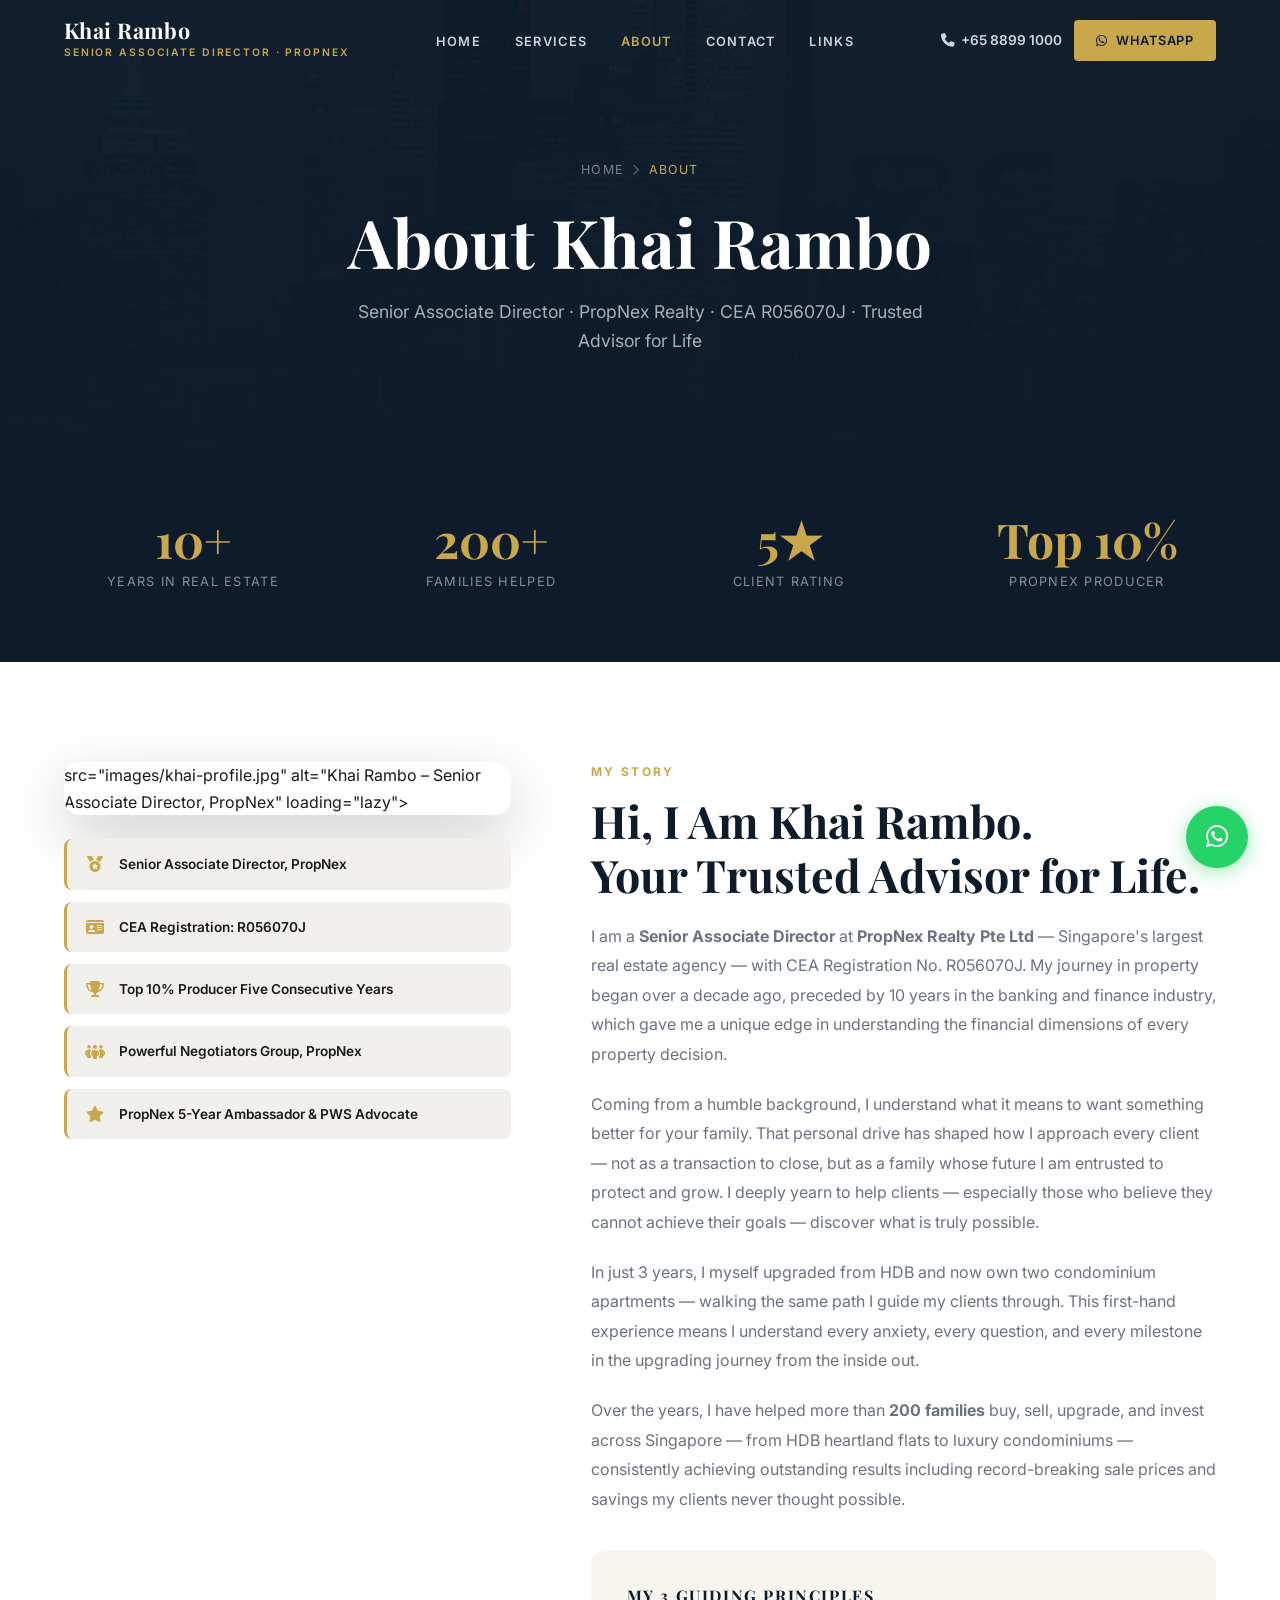
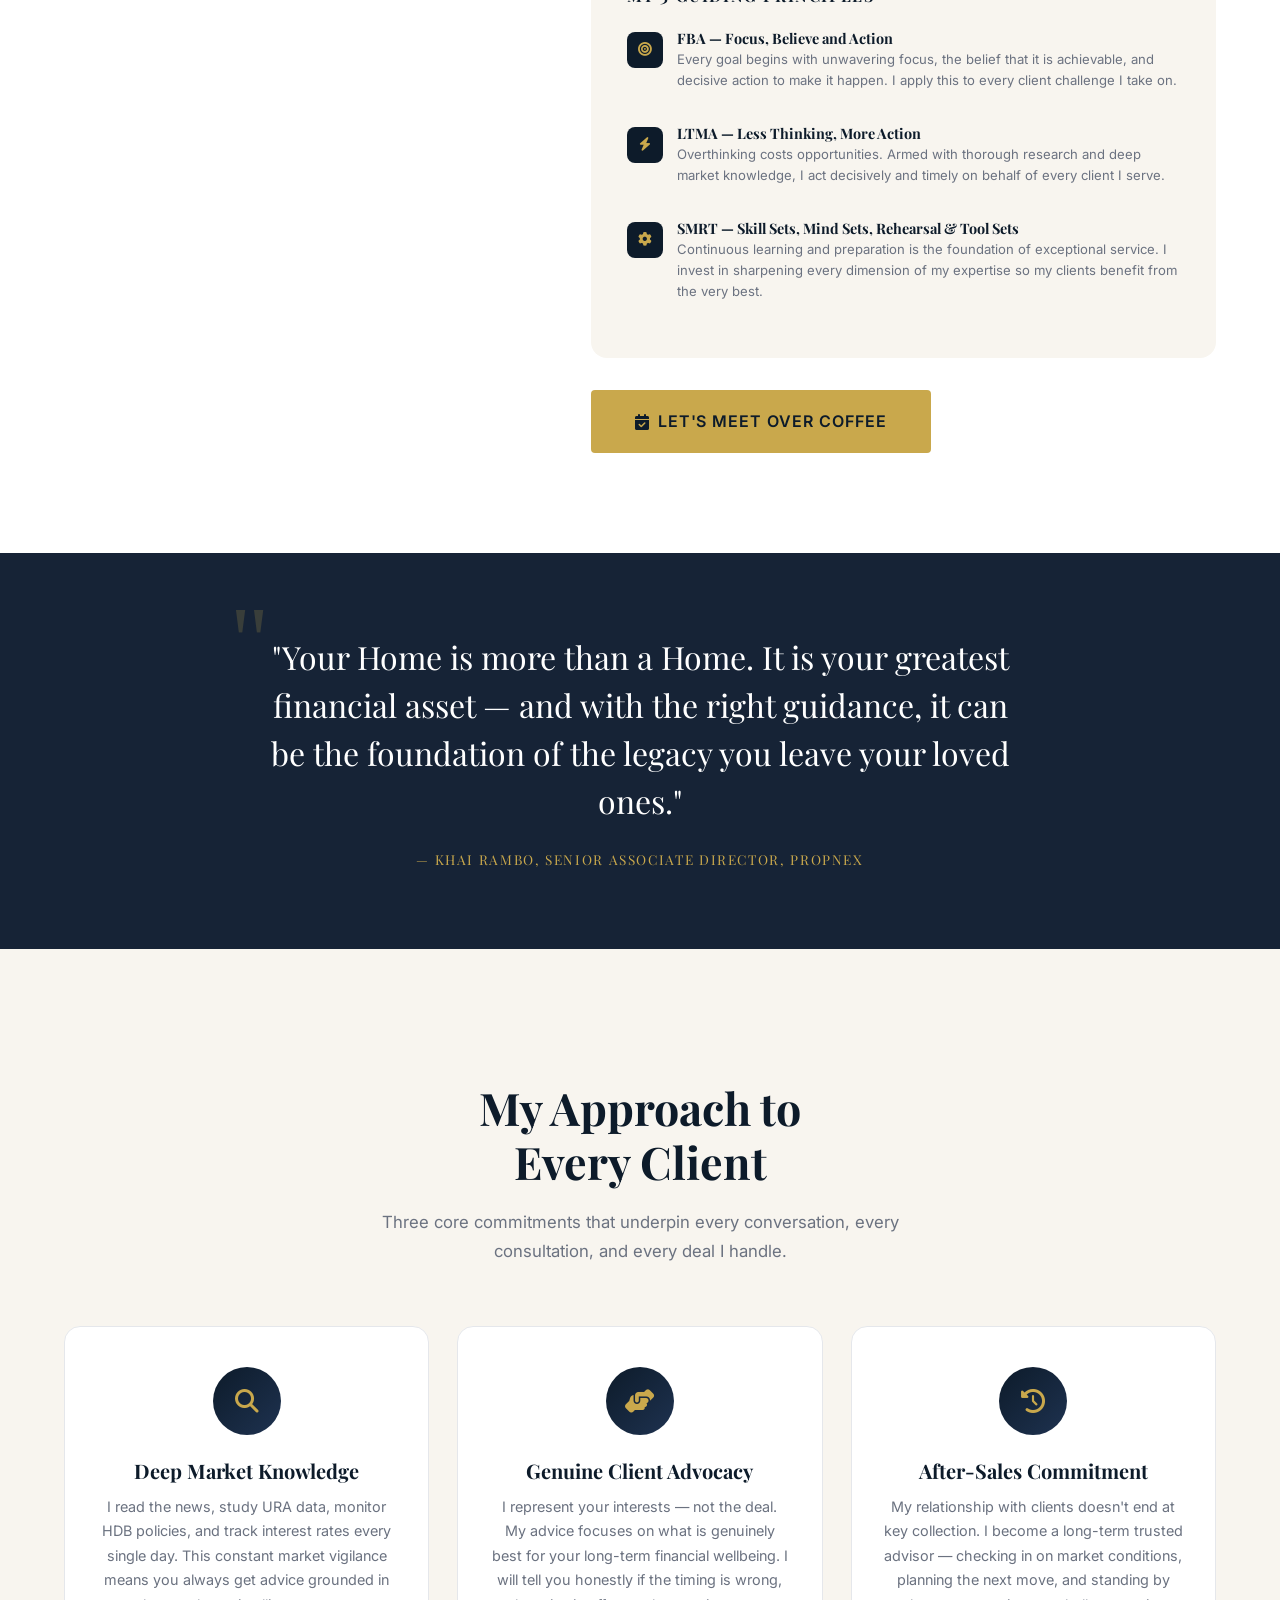
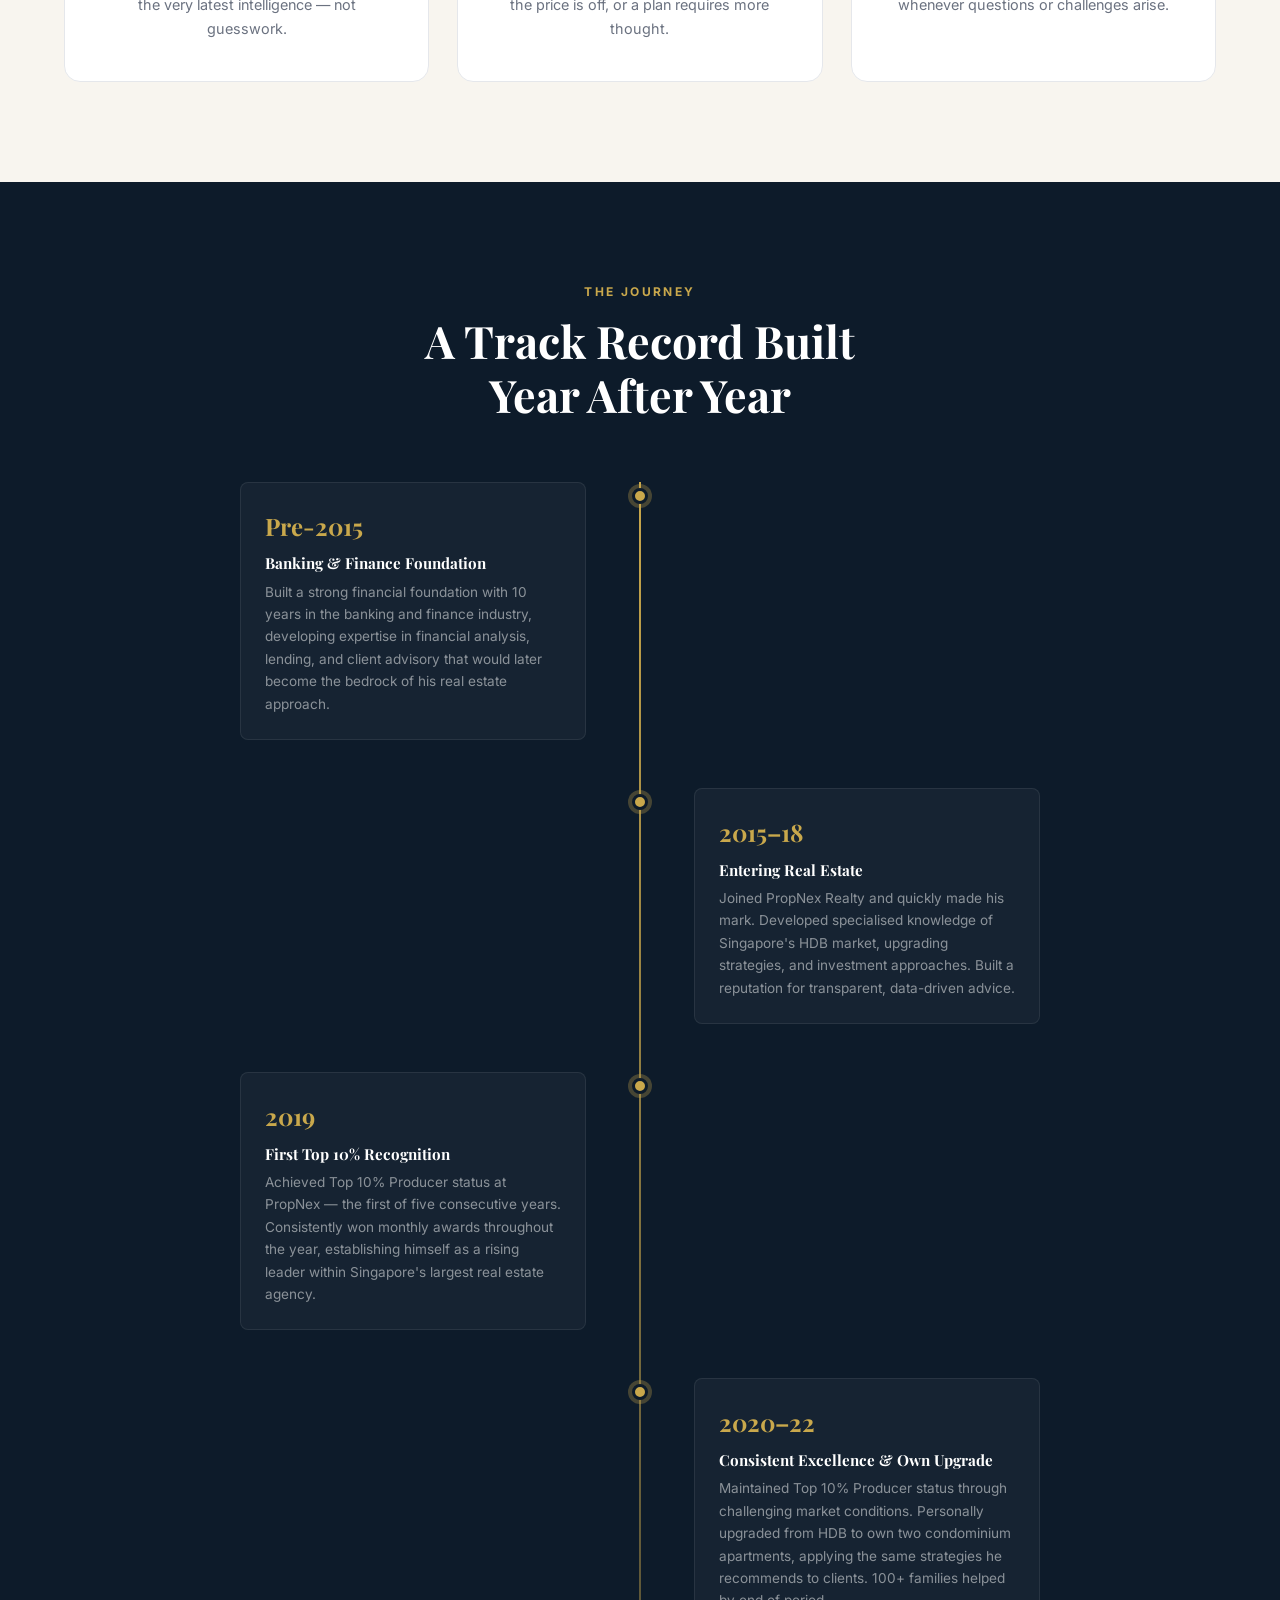
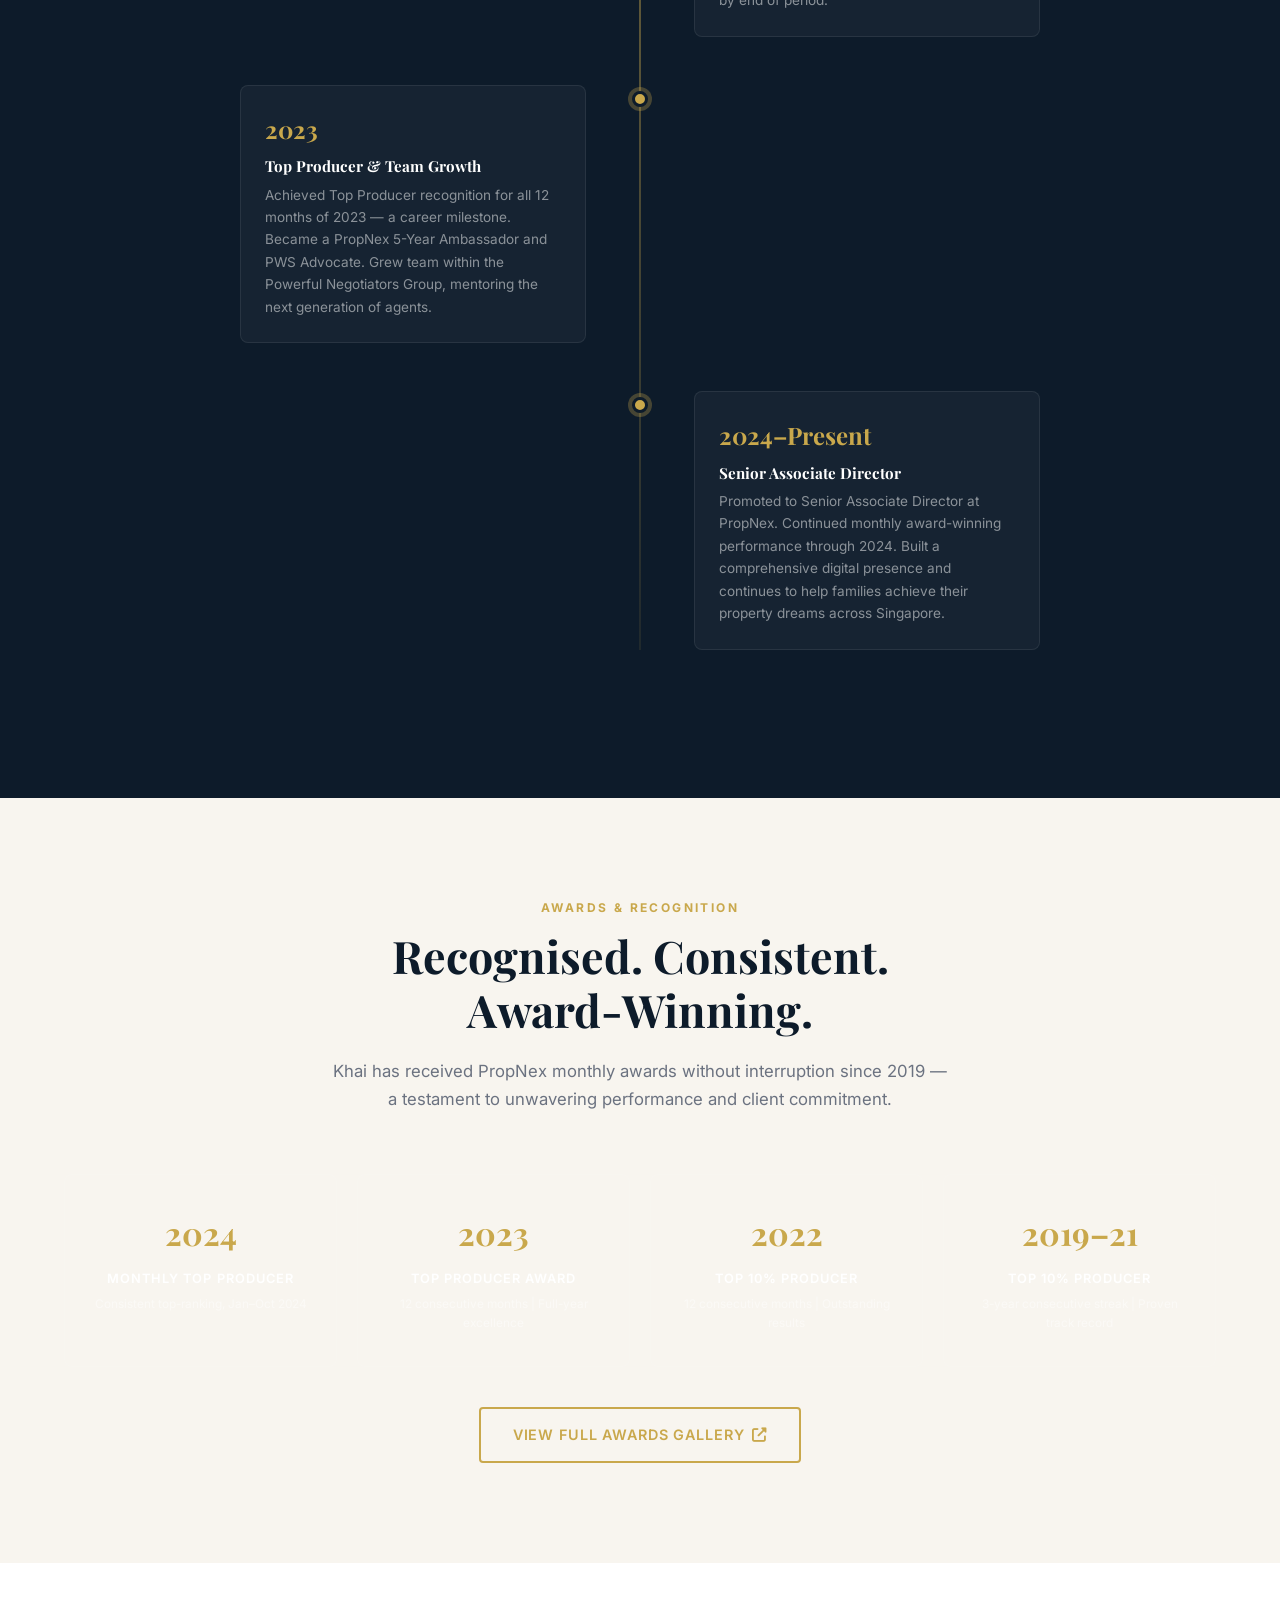
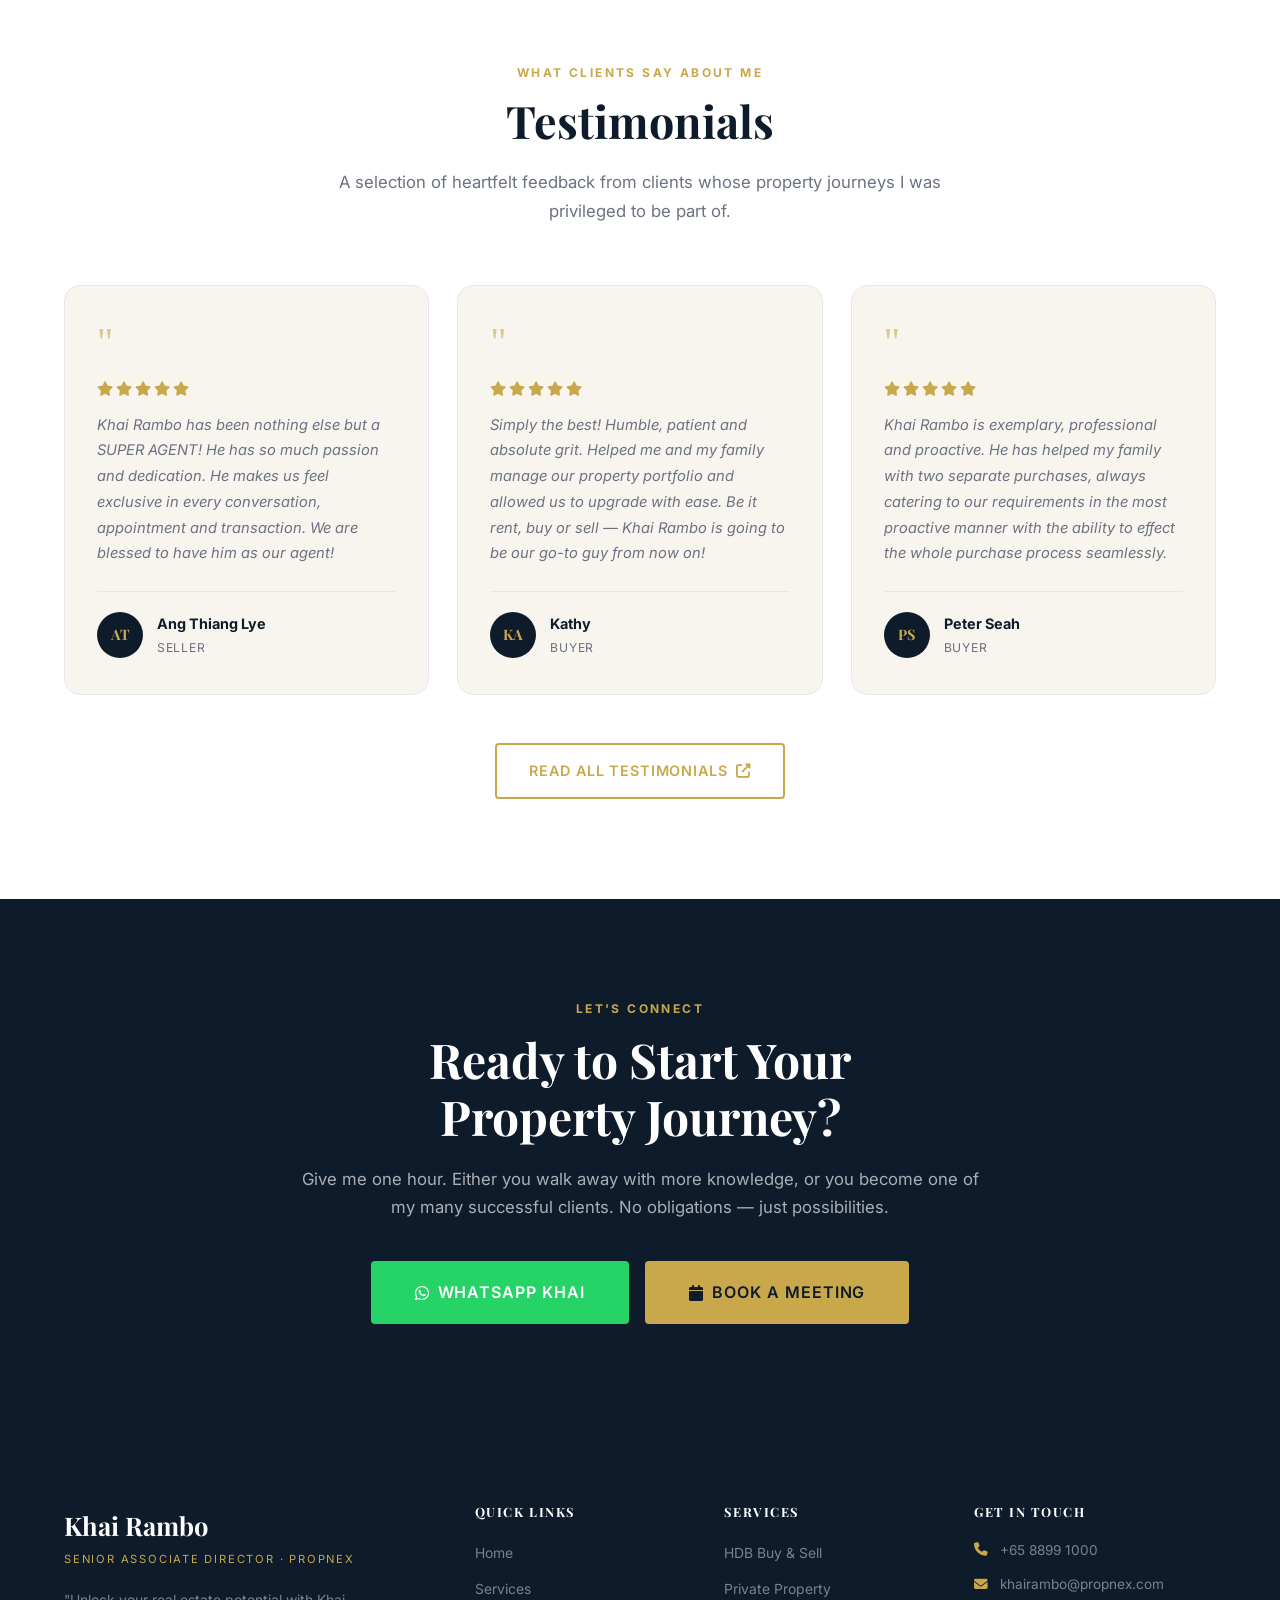
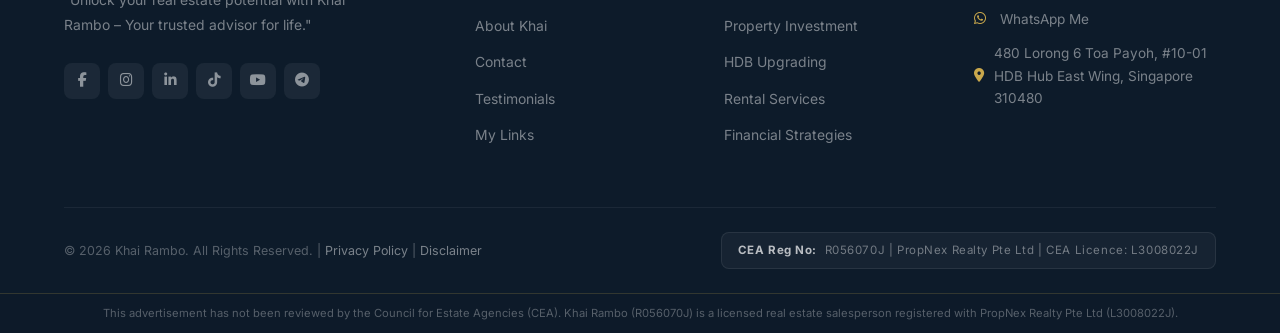
==== about.html @ 77c94e25 "Initial commit - Khai Rambo website" ====
<!DOCTYPE html>
<html lang="en">
<head>
  <meta charset="UTF-8">
  <meta name="viewport" content="width=device-width, initial-scale=1.0">
  <meta name="description" content="About Khai Rambo — Senior Associate Director at PropNex, Singapore's award-winning real estate expert with 10+ years of experience helping 200+ families.">
  <meta property="og:title" content="About Khai Rambo | Singapore Real Estate Expert">
  <title>About | Khai Rambo Real Estate Singapore</title>
  <link rel="preconnect" href="https://fonts.googleapis.com">
  <link rel="preconnect" href="https://fonts.gstatic.com" crossorigin>
  <link href="https://fonts.googleapis.com/css2?family=Playfair+Display:wght@700;800&family=Inter:wght@400;500;600;700&display=swap" rel="stylesheet">
  <link rel="stylesheet" href="https://cdnjs.cloudflare.com/ajax/libs/font-awesome/6.5.0/css/all.min.css">
  <link rel="stylesheet" href="css/style.css">
  <style>
    /* Page-specific styles */
    .bio-intro-band {
      background: var(--gold);
      padding: 4px 0;
    }
    .principles-band { background: var(--off-white); }
    .values-grid {
      display: grid;
      grid-template-columns: repeat(3, 1fr);
      gap: 28px;
    }
    .value-card {
      background: var(--white);
      border-radius: var(--radius-lg);
      padding: 40px 32px;
      text-align: center;
      border: 1px solid var(--border);
      transition: var(--transition);
    }
    .value-card:hover {
      transform: translateY(-6px);
      box-shadow: var(--shadow-md);
      border-color: var(--gold-pale);
    }
    .value-icon {
      width: 68px;
      height: 68px;
      border-radius: 50%;
      background: linear-gradient(135deg, var(--navy), var(--navy-light));
      display: flex;
      align-items: center;
      justify-content: center;
      color: var(--gold);
      font-size: 1.5rem;
      margin: 0 auto 24px;
      transition: var(--transition);
    }
    .value-card:hover .value-icon {
      background: var(--gold);
      color: var(--navy);
    }
    .value-card h4 { color: var(--navy); margin-bottom: 12px; }
    .value-card p { color: var(--text-muted); font-size: .9rem; line-height: 1.7; }

    .stats-band {
      background: var(--navy);
      padding: 70px 0;
    }
    .stats-band-grid {
      display: grid;
      grid-template-columns: repeat(4, 1fr);
      gap: 40px;
      text-align: center;
    }
    .stats-band-item {}
    .stats-band-num {
      font-family: var(--font-serif);
      font-size: 3rem;
      font-weight: 700;
      color: var(--gold);
      line-height: 1;
      margin-bottom: 8px;
    }
    .stats-band-label {
      font-size: .8rem;
      text-transform: uppercase;
      letter-spacing: .1em;
      color: rgba(255,255,255,.5);
    }
    .stats-band-divider {
      width: 1px;
      background: rgba(255,255,255,.08);
    }

    .quote-block {
      background: var(--navy-mid);
      padding: 80px 0;
      text-align: center;
    }
    .quote-block blockquote {
      font-family: var(--font-serif);
      font-size: clamp(1.3rem, 2.5vw, 2rem);
      color: var(--white);
      line-height: 1.5;
      max-width: 820px;
      margin: 0 auto;
      position: relative;
      padding: 0 40px;
    }
    .quote-block blockquote::before {
      content: '"';
      position: absolute;
      top: -40px; left: 0;
      font-size: 6rem;
      color: rgba(201,168,76,.2);
      line-height: 1;
      font-family: Georgia, serif;
    }
    .quote-block cite {
      display: block;
      margin-top: 24px;
      font-style: normal;
      font-size: .85rem;
      color: var(--gold);
      letter-spacing: .12em;
      text-transform: uppercase;
    }

    @media (max-width: 768px) {
      .values-grid { grid-template-columns: 1fr; }
      .stats-band-grid { grid-template-columns: 1fr 1fr; gap: 24px; }
      .stats-band-divider { display: none; }
    }
    @media (max-width: 560px) {
      .stats-band-grid { grid-template-columns: 1fr; }
    }
  </style>
</head>
<body>

  <!-- NAVIGATION -->
  <nav id="navbar">
    <div class="container">
      <div class="nav-inner">
        <a href="index.html" class="nav-logo">
          <span class="nav-logo-name">Khai Rambo</span>
          <span class="nav-logo-tag">Senior Associate Director · PropNex</span>
        </a>
        <ul class="nav-links">
          <li><a href="index.html">Home</a></li>
          <li><a href="services.html">Services</a></li>
          <li><a href="about.html" class="active">About</a></li>
          <li><a href="contact.html">Contact</a></li>
          <li><a href="links.html">Links</a></li>
        </ul>
        <div class="nav-cta">
          <a href="tel:6588991000" class="nav-phone">
            <i class="fa-solid fa-phone"></i> +65 8899 1000
          </a>
          <a href="https://api.whatsapp.com/send?phone=6588991000" target="_blank" class="btn btn-primary btn-sm">
            <i class="fa-brands fa-whatsapp"></i> WhatsApp
          </a>
        </div>
        <button class="hamburger" aria-label="Menu">
          <span></span><span></span><span></span>
        </button>
      </div>
    </div>
  </nav>

  <!-- Mobile Menu -->
  <div class="mobile-menu">
    <button class="mobile-close" aria-label="Close"><i class="fa-solid fa-xmark"></i></button>
    <a href="index.html">Home</a>
    <a href="services.html">Services</a>
    <a href="about.html">About</a>
    <a href="contact.html">Contact</a>
    <a href="links.html">Links</a>
    <a href="https://api.whatsapp.com/send?phone=6588991000" target="_blank" style="color:var(--gold);margin-top:16px;font-size:1.2rem;">
      <i class="fa-brands fa-whatsapp"></i> WhatsApp Us
    </a>
  </div>

  <!-- PAGE HERO -->
  <section class="page-hero">
    <div class="page-hero-bg" style="background-image:url('images/about-hero.jpg');"></div>
    <div class="page-hero-overlay"></div>
    <div class="container">
      <div class="page-hero-content">
        <div class="breadcrumb">
          <a href="index.html">Home</a>
          <i class="fa-solid fa-chevron-right"></i>
          <span>About</span>
        </div>
        <h1>About Khai Rambo</h1>
        <p>Senior Associate Director · PropNex Realty · CEA R056070J · Trusted Advisor for Life</p>
      </div>
    </div>
  </section>

  <!-- STATS BAND -->
  <div class="stats-band">
    <div class="container">
      <div class="stats-band-grid">
        <div class="stats-band-item reveal reveal-delay-1">
          <div class="stats-band-num" data-count="10" data-suffix="+">10+</div>
          <div class="stats-band-label">Years in Real Estate</div>
        </div>
        <div class="stats-band-item reveal reveal-delay-2">
          <div class="stats-band-num" data-count="200" data-suffix="+">200+</div>
          <div class="stats-band-label">Families Helped</div>
        </div>
        <div class="stats-band-item reveal reveal-delay-3">
          <div class="stats-band-num" data-count="5" data-suffix="★">5★</div>
          <div class="stats-band-label">Client Rating</div>
        </div>
        <div class="stats-band-item reveal reveal-delay-4">
          <div class="stats-band-num">Top 10%</div>
          <div class="stats-band-label">PropNex Producer</div>
        </div>
      </div>
    </div>
  </div>

  <!-- BIO SECTION -->
  <section class="section-pad bg-white">
    <div class="container">
      <div class="about-bio-grid">
        <!-- Image column -->
        <div class="about-bio-image reveal-left">
          <div class="about-bio-img">
                 src="images/khai-profile.jpg"
                 alt="Khai Rambo – Senior Associate Director, PropNex" loading="lazy">
          </div>
          <div class="about-badges">
            <div class="about-badge-item">
              <i class="fa-solid fa-medal"></i>
              <span>Senior Associate Director, PropNex</span>
            </div>
            <div class="about-badge-item">
              <i class="fa-solid fa-id-card"></i>
              <span>CEA Registration: R056070J</span>
            </div>
            <div class="about-badge-item">
              <i class="fa-solid fa-trophy"></i>
              <span>Top 10% Producer Five Consecutive Years</span>
            </div>
            <div class="about-badge-item">
              <i class="fa-solid fa-people-group"></i>
              <span>Powerful Negotiators Group, PropNex</span>
            </div>
            <div class="about-badge-item">
              <i class="fa-solid fa-star"></i>
              <span>PropNex 5-Year Ambassador & PWS Advocate</span>
            </div>
          </div>
        </div>

        <!-- Text column -->
        <div class="about-bio-text">
          <span class="eyebrow reveal">My Story</span>
          <h2 class="section-title reveal reveal-delay-1">Hi, I Am Khai Rambo.<br>Your Trusted Advisor for Life.</h2>

          <p class="reveal reveal-delay-2">
            I am a <strong>Senior Associate Director</strong> at <strong>PropNex Realty Pte Ltd</strong> — Singapore's largest real estate agency — with CEA Registration No. R056070J. My journey in property began over a decade ago, preceded by 10 years in the banking and finance industry, which gave me a unique edge in understanding the financial dimensions of every property decision.
          </p>

          <p class="reveal reveal-delay-3">
            Coming from a humble background, I understand what it means to want something better for your family. That personal drive has shaped how I approach every client — not as a transaction to close, but as a family whose future I am entrusted to protect and grow. I deeply yearn to help clients — especially those who believe they cannot achieve their goals — discover what is truly possible.
          </p>

          <p class="reveal reveal-delay-4">
            In just 3 years, I myself upgraded from HDB and now own two condominium apartments — walking the same path I guide my clients through. This first-hand experience means I understand every anxiety, every question, and every milestone in the upgrading journey from the inside out.
          </p>

          <p class="reveal reveal-delay-5">
            Over the years, I have helped more than <strong>200 families</strong> buy, sell, upgrade, and invest across Singapore — from HDB heartland flats to luxury condominiums — consistently achieving outstanding results including record-breaking sale prices and savings my clients never thought possible.
          </p>

          <div class="about-principles reveal">
            <h4>My 3 Guiding Principles</h4>
            <div class="principle-list">
              <div class="principle-item">
                <div class="principle-icon"><i class="fa-solid fa-bullseye"></i></div>
                <div>
                  <h5>FBA — Focus, Believe and Action</h5>
                  <p>Every goal begins with unwavering focus, the belief that it is achievable, and decisive action to make it happen. I apply this to every client challenge I take on.</p>
                </div>
              </div>
              <div class="principle-item">
                <div class="principle-icon"><i class="fa-solid fa-bolt"></i></div>
                <div>
                  <h5>LTMA — Less Thinking, More Action</h5>
                  <p>Overthinking costs opportunities. Armed with thorough research and deep market knowledge, I act decisively and timely on behalf of every client I serve.</p>
                </div>
              </div>
              <div class="principle-item">
                <div class="principle-icon"><i class="fa-solid fa-gear"></i></div>
                <div>
                  <h5>SMRT — Skill Sets, Mind Sets, Rehearsal & Tool Sets</h5>
                  <p>Continuous learning and preparation is the foundation of exceptional service. I invest in sharpening every dimension of my expertise so my clients benefit from the very best.</p>
                </div>
              </div>
            </div>
          </div>

          <a href="contact.html" class="btn btn-primary btn-lg mt-32 reveal">
            <i class="fa-solid fa-calendar-check"></i> Let's Meet Over Coffee
          </a>
        </div>
      </div>
    </div>
  </section>

  <!-- QUOTE BLOCK -->
  <div class="quote-block">
    <div class="container">
      <blockquote class="reveal">
        "Your Home is more than a Home. It is your greatest financial asset — and with the right guidance, it can be the foundation of the legacy you leave your loved ones."
        <cite>— Khai Rambo, Senior Associate Director, PropNex</cite>
      </blockquote>
    </div>
  </div>

  <!-- VALUES / APPROACH -->
  <section class="section-pad bg-off-white">
    <div class="container">
      <div class="section-header text-center">
        <span class="eyebrow reveal">How I Work</span>
        <h2 class="section-title reveal reveal-delay-1">My Approach to<br>Every Client</h2>
        <p class="section-subtitle reveal reveal-delay-2">Three core commitments that underpin every conversation, every consultation, and every deal I handle.</p>
      </div>
      <div class="values-grid">
        <div class="value-card reveal reveal-delay-1">
          <div class="value-icon"><i class="fa-solid fa-magnifying-glass"></i></div>
          <h4>Deep Market Knowledge</h4>
          <p>I read the news, study URA data, monitor HDB policies, and track interest rates every single day. This constant market vigilance means you always get advice grounded in the very latest intelligence — not guesswork.</p>
        </div>
        <div class="value-card reveal reveal-delay-2">
          <div class="value-icon"><i class="fa-solid fa-handshake-angle"></i></div>
          <h4>Genuine Client Advocacy</h4>
          <p>I represent your interests — not the deal. My advice focuses on what is genuinely best for your long-term financial wellbeing. I will tell you honestly if the timing is wrong, the price is off, or a plan requires more thought.</p>
        </div>
        <div class="value-card reveal reveal-delay-3">
          <div class="value-icon"><i class="fa-solid fa-clock-rotate-left"></i></div>
          <h4>After-Sales Commitment</h4>
          <p>My relationship with clients doesn't end at key collection. I become a long-term trusted advisor — checking in on market conditions, planning the next move, and standing by whenever questions or challenges arise.</p>
        </div>
      </div>
    </div>
  </section>

  <!-- CAREER TIMELINE -->
  <section class="timeline-section section-pad">
    <div class="container">
      <div class="section-header text-center">
        <span class="eyebrow reveal">The Journey</span>
        <h2 class="section-title light reveal reveal-delay-1">A Track Record Built<br>Year After Year</h2>
      </div>
      <div class="timeline">
        <div class="timeline-item">
          <div class="timeline-item-content reveal">
            <div class="timeline-year">Pre-2015</div>
            <h4>Banking & Finance Foundation</h4>
            <p>Built a strong financial foundation with 10 years in the banking and finance industry, developing expertise in financial analysis, lending, and client advisory that would later become the bedrock of his real estate approach.</p>
          </div>
          <div class="timeline-dot"><div class="timeline-dot-inner"></div></div>
          <div class="timeline-item-empty"></div>
        </div>

        <div class="timeline-item">
          <div class="timeline-item-empty"></div>
          <div class="timeline-dot"><div class="timeline-dot-inner"></div></div>
          <div class="timeline-item-content reveal">
            <div class="timeline-year">2015–18</div>
            <h4>Entering Real Estate</h4>
            <p>Joined PropNex Realty and quickly made his mark. Developed specialised knowledge of Singapore's HDB market, upgrading strategies, and investment approaches. Built a reputation for transparent, data-driven advice.</p>
          </div>
        </div>

        <div class="timeline-item">
          <div class="timeline-item-content reveal">
            <div class="timeline-year">2019</div>
            <h4>First Top 10% Recognition</h4>
            <p>Achieved Top 10% Producer status at PropNex — the first of five consecutive years. Consistently won monthly awards throughout the year, establishing himself as a rising leader within Singapore's largest real estate agency.</p>
          </div>
          <div class="timeline-dot"><div class="timeline-dot-inner"></div></div>
          <div class="timeline-item-empty"></div>
        </div>

        <div class="timeline-item">
          <div class="timeline-item-empty"></div>
          <div class="timeline-dot"><div class="timeline-dot-inner"></div></div>
          <div class="timeline-item-content reveal">
            <div class="timeline-year">2020–22</div>
            <h4>Consistent Excellence & Own Upgrade</h4>
            <p>Maintained Top 10% Producer status through challenging market conditions. Personally upgraded from HDB to own two condominium apartments, applying the same strategies he recommends to clients. 100+ families helped by end of period.</p>
          </div>
        </div>

        <div class="timeline-item">
          <div class="timeline-item-content reveal">
            <div class="timeline-year">2023</div>
            <h4>Top Producer & Team Growth</h4>
            <p>Achieved Top Producer recognition for all 12 months of 2023 — a career milestone. Became a PropNex 5-Year Ambassador and PWS Advocate. Grew team within the Powerful Negotiators Group, mentoring the next generation of agents.</p>
          </div>
          <div class="timeline-dot"><div class="timeline-dot-inner"></div></div>
          <div class="timeline-item-empty"></div>
        </div>

        <div class="timeline-item">
          <div class="timeline-item-empty"></div>
          <div class="timeline-dot"><div class="timeline-dot-inner"></div></div>
          <div class="timeline-item-content reveal">
            <div class="timeline-year">2024–Present</div>
            <h4>Senior Associate Director</h4>
            <p>Promoted to Senior Associate Director at PropNex. Continued monthly award-winning performance through 2024. Built a comprehensive digital presence and continues to help families achieve their property dreams across Singapore.</p>
          </div>
        </div>
      </div>
    </div>
  </section>

  <!-- AWARDS SECTION -->
  <section class="section-pad bg-off-white">
    <div class="container">
      <div class="section-header text-center">
        <span class="eyebrow reveal">Awards & Recognition</span>
        <h2 class="section-title reveal reveal-delay-1">Recognised. Consistent.<br>Award-Winning.</h2>
        <p class="section-subtitle reveal reveal-delay-2">Khai has received PropNex monthly awards without interruption since 2019 — a testament to unwavering performance and client commitment.</p>
      </div>
      <div class="awards-years" style="margin-top:0;">
        <div class="award-year-card reveal reveal-delay-1">
          <div class="year">2024</div>
          <div class="award-name">Monthly Top Producer</div>
          <div class="award-detail">Consistent top-ranking, Jan–Oct 2024</div>
        </div>
        <div class="award-year-card reveal reveal-delay-2">
          <div class="year">2023</div>
          <div class="award-name">Top Producer Award</div>
          <div class="award-detail">12 consecutive months | Full-year excellence</div>
        </div>
        <div class="award-year-card reveal reveal-delay-3">
          <div class="year">2022</div>
          <div class="award-name">Top 10% Producer</div>
          <div class="award-detail">12 consecutive months | Outstanding results</div>
        </div>
        <div class="award-year-card reveal reveal-delay-4">
          <div class="year">2019–21</div>
          <div class="award-name">Top 10% Producer</div>
          <div class="award-detail">3-year consecutive streak | Proven track record</div>
        </div>
      </div>
      <div style="text-align:center;margin-top:40px;">
        <a href="https://www.khairambo.com/award-winning-agent/" target="_blank" class="btn btn-outline-gold reveal">
          View Full Awards Gallery <i class="fa-solid fa-external-link-alt"></i>
        </a>
      </div>
    </div>
  </section>

  <!-- TESTIMONIALS -->
  <section class="testimonials section-pad bg-white">
    <div class="container">
      <div class="section-header text-center">
        <span class="eyebrow reveal">What Clients Say About Me</span>
        <h2 class="section-title reveal reveal-delay-1">Testimonials</h2>
        <p class="section-subtitle reveal reveal-delay-2">A selection of heartfelt feedback from clients whose property journeys I was privileged to be part of.</p>
      </div>
      <div class="testimonials-track" style="grid-template-columns:repeat(3,1fr);">

        <div class="testimonial-card reveal reveal-delay-1">
          <div class="testimonial-quote">"</div>
          <div class="testimonial-stars">
            <i class="fa-solid fa-star"></i><i class="fa-solid fa-star"></i><i class="fa-solid fa-star"></i>
            <i class="fa-solid fa-star"></i><i class="fa-solid fa-star"></i>
          </div>
          <p>Khai Rambo has been nothing else but a SUPER AGENT! He has so much passion and dedication. He makes us feel exclusive in every conversation, appointment and transaction. We are blessed to have him as our agent!</p>
          <div class="testimonial-author">
            <div class="testimonial-avatar">AT</div>
            <div>
              <div class="testimonial-name">Ang Thiang Lye</div>
              <div class="testimonial-role">Seller</div>
            </div>
          </div>
        </div>

        <div class="testimonial-card reveal reveal-delay-2">
          <div class="testimonial-quote">"</div>
          <div class="testimonial-stars">
            <i class="fa-solid fa-star"></i><i class="fa-solid fa-star"></i><i class="fa-solid fa-star"></i>
            <i class="fa-solid fa-star"></i><i class="fa-solid fa-star"></i>
          </div>
          <p>Simply the best! Humble, patient and absolute grit. Helped me and my family manage our property portfolio and allowed us to upgrade with ease. Be it rent, buy or sell — Khai Rambo is going to be our go-to guy from now on!</p>
          <div class="testimonial-author">
            <div class="testimonial-avatar">KA</div>
            <div>
              <div class="testimonial-name">Kathy</div>
              <div class="testimonial-role">Buyer</div>
            </div>
          </div>
        </div>

        <div class="testimonial-card reveal reveal-delay-3">
          <div class="testimonial-quote">"</div>
          <div class="testimonial-stars">
            <i class="fa-solid fa-star"></i><i class="fa-solid fa-star"></i><i class="fa-solid fa-star"></i>
            <i class="fa-solid fa-star"></i><i class="fa-solid fa-star"></i>
          </div>
          <p>Khai Rambo is exemplary, professional and proactive. He has helped my family with two separate purchases, always catering to our requirements in the most proactive manner with the ability to effect the whole purchase process seamlessly.</p>
          <div class="testimonial-author">
            <div class="testimonial-avatar">PS</div>
            <div>
              <div class="testimonial-name">Peter Seah</div>
              <div class="testimonial-role">Buyer</div>
            </div>
          </div>
        </div>

      </div>
      <div class="text-center mt-48">
        <a href="https://www.khairambo.com/testimonials/" target="_blank" class="btn btn-outline-gold reveal">
          Read All Testimonials <i class="fa-solid fa-external-link-alt"></i>
        </a>
      </div>
    </div>
  </section>

  <!-- CTA -->
  <section class="cta-section section-pad">
    <div class="cta-bg"></div>
    <div class="container">
      <div class="cta-content">
        <span class="eyebrow reveal">Let's Connect</span>
        <h2 class="reveal reveal-delay-1">Ready to Start Your<br>Property Journey?</h2>
        <p class="reveal reveal-delay-2">Give me one hour. Either you walk away with more knowledge, or you become one of my many successful clients. No obligations — just possibilities.</p>
        <div class="cta-actions reveal reveal-delay-3">
          <a href="https://api.whatsapp.com/send?phone=6588991000&text=Hi%20Khai%2C%20I%27d%20like%20to%20arrange%20a%20free%20consultation." target="_blank" class="btn btn-wa btn-lg">
            <i class="fa-brands fa-whatsapp"></i> WhatsApp Khai
          </a>
          <a href="contact.html" class="btn btn-primary btn-lg">
            <i class="fa-solid fa-calendar"></i> Book a Meeting
          </a>
        </div>
      </div>
    </div>
  </section>

  <!-- FOOTER -->
  <footer>
    <div class="container">
      <div class="footer-grid">
        <div class="footer-brand">
          <div class="footer-logo">Khai Rambo</div>
          <div class="footer-logo-tag">Senior Associate Director · PropNex</div>
          <p>"Unlock your real estate potential with Khai Rambo – Your trusted advisor for life."</p>
          <div class="footer-socials">
            <a href="https://www.facebook.com/khairambo.realestate" target="_blank" class="footer-social"><i class="fa-brands fa-facebook-f"></i></a>
            <a href="https://www.instagram.com/khairambo.propnex/" target="_blank" class="footer-social"><i class="fa-brands fa-instagram"></i></a>
            <a href="https://sg.linkedin.com/in/khairambo" target="_blank" class="footer-social"><i class="fa-brands fa-linkedin-in"></i></a>
            <a href="https://www.tiktok.com/@khairambo" target="_blank" class="footer-social"><i class="fa-brands fa-tiktok"></i></a>
            <a href="https://www.youtube.com/channel/UCHdvta7bM2e9-GXJw6IIIeg" target="_blank" class="footer-social"><i class="fa-brands fa-youtube"></i></a>
            <a href="https://t.me/KhaiRambo" target="_blank" class="footer-social"><i class="fa-brands fa-telegram"></i></a>
          </div>
        </div>
        <div class="footer-col">
          <h5>Quick Links</h5>
          <ul>
            <li><a href="index.html">Home</a></li>
            <li><a href="services.html">Services</a></li>
            <li><a href="about.html">About Khai</a></li>
            <li><a href="contact.html">Contact</a></li>
            <li><a href="https://www.khairambo.com/testimonials/" target="_blank">Testimonials</a></li>
            <li><a href="links.html">My Links</a></li>
          </ul>
        </div>
        <div class="footer-col">
          <h5>Services</h5>
          <ul>
            <li><a href="services.html">HDB Buy & Sell</a></li>
            <li><a href="services.html">Private Property</a></li>
            <li><a href="services.html">Property Investment</a></li>
            <li><a href="services.html">HDB Upgrading</a></li>
            <li><a href="services.html">Rental Services</a></li>
            <li><a href="services.html">Financial Strategies</a></li>
          </ul>
        </div>
        <div class="footer-col">
          <h5>Get In Touch</h5>
          <div class="footer-contact-item"><i class="fa-solid fa-phone"></i><a href="tel:6588991000">+65 8899 1000</a></div>
          <div class="footer-contact-item"><i class="fa-solid fa-envelope"></i><a href="mailto:khairambo@propnex.com">khairambo@propnex.com</a></div>
          <div class="footer-contact-item"><i class="fa-brands fa-whatsapp"></i><a href="https://api.whatsapp.com/send?phone=6588991000" target="_blank">WhatsApp Me</a></div>
          <div class="footer-contact-item"><i class="fa-solid fa-location-dot"></i><span>480 Lorong 6 Toa Payoh, #10-01 HDB Hub East Wing, Singapore 310480</span></div>
        </div>
      </div>
      <div class="footer-bottom">
        <p>© 2026 Khai Rambo. All Rights Reserved. | <a href="#">Privacy Policy</a> | <a href="#">Disclaimer</a></p>
        <div class="rea-badge"><strong>CEA Reg No:</strong> R056070J | PropNex Realty Pte Ltd | CEA Licence: L3008022J</div>
      </div>
    </div>
    <div class="disclaimer-bar">
      This advertisement has not been reviewed by the Council for Estate Agencies (CEA). Khai Rambo (R056070J) is a licensed real estate salesperson registered with PropNex Realty Pte Ltd (L3008022J).
    </div>
  </footer>

  <!-- WhatsApp Form Widget -->
  <div id="waWidget" class="wa-widget">
    <button class="wa-widget-btn" id="waWidgetBtn" aria-label="Open WhatsApp Form">
      <i class="fa-brands fa-whatsapp wa-icon-open"></i>
      <i class="fa-solid fa-xmark wa-icon-close"></i>
    </button>
    <div class="wa-widget-panel" id="waWidgetPanel">
      <div class="wa-widget-header">
        <div class="wa-widget-header-left">
          <div class="wa-widget-avatar">
            <img src="images/khai-profile.jpg" alt="Khai Rambo" loading="lazy">
            <span class="wa-online-dot"></span>
          </div>
          <div>
            <div class="wa-widget-name">Khai Rambo</div>
            <div class="wa-widget-role">Senior Associate Director · PropNex</div>
          </div>
        </div>
        <i class="fa-brands fa-whatsapp wa-widget-header-icon"></i>
      </div>
      <div class="wa-widget-body">
        <p class="wa-widget-intro">Hi! Fill in the form below and I'll personally get back to you on WhatsApp.</p>
        <form id="waForm" novalidate>
          <div class="wa-form-group">
            <label for="waName">Name <span class="wa-req">*</span></label>
            <input type="text" id="waName" placeholder="Your full name" autocomplete="name">
          </div>
          <div class="wa-form-group">
            <label for="waEmail">Email <span class="wa-req">*</span></label>
            <input type="email" id="waEmail" placeholder="your@email.com" autocomplete="email">
          </div>
          <div class="wa-form-group">
            <label for="waInquiry">Inquiry Type <span class="wa-req">*</span></label>
            <select id="waInquiry">
              <option value="" disabled selected>Select inquiry type</option>
              <option>Buying (HDB)</option>
              <option>Selling (HDB)</option>
              <option>Buying (Private / Condo)</option>
              <option>Selling (Private)</option>
              <option>HDB Upgrading</option>
              <option>Property Investment</option>
              <option>Rental Services</option>
              <option>Financial Planning</option>
              <option>General Enquiry</option>
            </select>
          </div>
          <div class="wa-form-group">
            <label for="waMobile">Mobile Number <span class="wa-optional">(Optional)</span></label>
            <div class="wa-phone-wrap">
              <span class="wa-phone-prefix">+65</span>
              <input type="tel" id="waMobile" placeholder="XXXX XXXX" autocomplete="tel">
            </div>
          </div>
          <div class="wa-form-group">
            <label for="waSubject">Subject <span class="wa-optional">(Optional)</span></label>
            <input type="text" id="waSubject" placeholder="e.g. Property Enquiry">
          </div>
          <div class="wa-form-group">
            <label for="waMessage">Message <span class="wa-req">*</span></label>
            <textarea id="waMessage" rows="3" placeholder="How can we help you?"></textarea>
          </div>
          <div class="wa-form-group">
            <label>Attach Document <span class="wa-optional">(Optional)</span></label>
            <label for="waFile" class="wa-file-label">
              <i class="fa-solid fa-paperclip"></i> Click to upload (Max 5MB)
            </label>
            <input type="file" id="waFile" class="wa-file-input" accept=".pdf,.doc,.docx,.jpg,.jpeg,.png">
            <span class="wa-file-name" id="waFileName"></span>
          </div>
          <button type="submit" class="wa-submit-btn">
            <i class="fa-brands fa-whatsapp"></i> Send via WhatsApp
          </button>
          <div class="wa-error-msg" id="waError"></div>
        </form>
      </div>
    </div>
  </div>

  <script src="js/main.js"></script>
</body>
</html>
---- css/style.css ----
/* ============================================================
   KHAI RAMBO REAL ESTATE — MAIN STYLESHEET
   ============================================================ */

/* ── Google Fonts loaded inline in HTML ── */

/* ── CSS Custom Properties ── */
:root {
  --navy:        #0d1b2a;
  --navy-mid:    #162336;
  --navy-light:  #1e3250;
  --gold:        #c9a84c;
  --gold-light:  #e5c97a;
  --gold-pale:   #f5e8c0;
  --white:       #ffffff;
  --off-white:   #f8f5ef;
  --light:       #f2f0ec;
  --text-dark:   #1a1a1a;
  --text-muted:  #6b7280;
  --text-light:  #d1d5db;
  --border:      #e5e7eb;
  --propnex-red: #d92321;

  --font-serif:  'Playfair Display', Georgia, serif;
  --font-sans:   'Inter', 'Helvetica Neue', Arial, sans-serif;

  --shadow-sm:   0 1px 3px rgba(0,0,0,.08);
  --shadow-md:   0 4px 20px rgba(0,0,0,.10);
  --shadow-lg:   0 10px 40px rgba(0,0,0,.15);
  --shadow-xl:   0 20px 60px rgba(0,0,0,.20);

  --transition:  all .35s cubic-bezier(.4,0,.2,1);
  --radius:      8px;
  --radius-lg:   16px;
  --max-width:   1200px;
}

/* ── Reset ── */
*, *::before, *::after { box-sizing: border-box; margin: 0; padding: 0; }
html { scroll-behavior: smooth; font-size: 16px; }
body {
  font-family: var(--font-sans);
  color: var(--text-dark);
  background: var(--white);
  line-height: 1.65;
  overflow-x: hidden;
}
img { max-width: 100%; height: auto; display: block; }
a { text-decoration: none; color: inherit; }
ul { list-style: none; }
button { cursor: pointer; font-family: inherit; border: none; outline: none; }

/* ── Utility ── */
.container { max-width: var(--max-width); margin: 0 auto; padding: 0 24px; }
.section-pad { padding: 100px 0; }
.section-pad-sm { padding: 70px 0; }

.text-gold    { color: var(--gold); }
.text-navy    { color: var(--navy); }
.text-white   { color: var(--white); }
.text-muted   { color: var(--text-muted); }
.text-center  { text-align: center; }
.text-left    { text-align: left; }

.bg-navy      { background: var(--navy); }
.bg-navy-mid  { background: var(--navy-mid); }
.bg-light     { background: var(--light); }
.bg-off-white { background: var(--off-white); }
.bg-white     { background: var(--white); }

.flex { display: flex; }
.flex-center { display: flex; align-items: center; justify-content: center; }
.flex-between { display: flex; align-items: center; justify-content: space-between; }
.grid { display: grid; }
.gap-16 { gap: 16px; }
.gap-24 { gap: 24px; }
.gap-32 { gap: 32px; }
.gap-40 { gap: 40px; }
.gap-48 { gap: 48px; }

.mt-8  { margin-top: 8px; }
.mt-16 { margin-top: 16px; }
.mt-24 { margin-top: 24px; }
.mt-32 { margin-top: 32px; }
.mt-48 { margin-top: 48px; }
.mb-8  { margin-bottom: 8px; }
.mb-16 { margin-bottom: 16px; }
.mb-24 { margin-bottom: 24px; }
.mb-32 { margin-bottom: 32px; }
.mb-48 { margin-bottom: 48px; }

/* Scroll-reveal animations */
.reveal {
  opacity: 0;
  transform: translateY(32px);
  transition: opacity .65s ease, transform .65s ease;
}
.reveal.visible {
  opacity: 1;
  transform: translateY(0);
}
.reveal-left {
  opacity: 0;
  transform: translateX(-40px);
  transition: opacity .65s ease, transform .65s ease;
}
.reveal-left.visible {
  opacity: 1;
  transform: translateX(0);
}
.reveal-right {
  opacity: 0;
  transform: translateX(40px);
  transition: opacity .65s ease, transform .65s ease;
}
.reveal-right.visible {
  opacity: 1;
  transform: translateX(0);
}
.reveal-delay-1 { transition-delay: .1s; }
.reveal-delay-2 { transition-delay: .2s; }
.reveal-delay-3 { transition-delay: .3s; }
.reveal-delay-4 { transition-delay: .4s; }
.reveal-delay-5 { transition-delay: .5s; }

/* ── Typography ── */
.eyebrow {
  font-family: var(--font-sans);
  font-size: .75rem;
  font-weight: 700;
  letter-spacing: .2em;
  text-transform: uppercase;
  color: var(--gold);
  margin-bottom: 12px;
  display: block;
}
h1, h2, h3, h4, h5, h6 {
  font-family: var(--font-serif);
  line-height: 1.2;
  font-weight: 700;
}
h1 { font-size: clamp(2.4rem, 6vw, 4.2rem); }
h2 { font-size: clamp(1.9rem, 4vw, 3rem); }
h3 { font-size: clamp(1.3rem, 2.5vw, 1.8rem); }
h4 { font-size: 1.25rem; }
h5 { font-size: 1.05rem; }
p { margin-bottom: 0; }

.section-title {
  font-family: var(--font-serif);
  font-size: clamp(1.9rem, 3.5vw, 2.8rem);
  color: var(--navy);
  line-height: 1.2;
  margin-bottom: 20px;
}
.section-title.light { color: var(--white); }
.section-subtitle {
  font-size: 1.05rem;
  color: var(--text-muted);
  max-width: 620px;
  margin: 0 auto;
  line-height: 1.7;
}
.section-subtitle.light { color: var(--text-light); }
.section-header { margin-bottom: 60px; }

/* ── Buttons ── */
.btn {
  display: inline-flex;
  align-items: center;
  gap: 8px;
  padding: 14px 32px;
  border-radius: 4px;
  font-size: .9rem;
  font-weight: 600;
  letter-spacing: .06em;
  text-transform: uppercase;
  transition: var(--transition);
  position: relative;
  overflow: hidden;
}
.btn-primary {
  background: var(--gold);
  color: var(--navy);
}
.btn-primary:hover {
  background: var(--gold-light);
  transform: translateY(-2px);
  box-shadow: 0 8px 24px rgba(201,168,76,.35);
}
.btn-outline {
  background: transparent;
  color: var(--white);
  border: 2px solid var(--white);
}
.btn-outline:hover {
  background: var(--white);
  color: var(--navy);
  transform: translateY(-2px);
}
.btn-outline-gold {
  background: transparent;
  color: var(--gold);
  border: 2px solid var(--gold);
}
.btn-outline-gold:hover {
  background: var(--gold);
  color: var(--navy);
  transform: translateY(-2px);
}
.btn-dark {
  background: var(--navy);
  color: var(--white);
}
.btn-dark:hover {
  background: var(--navy-light);
  transform: translateY(-2px);
  box-shadow: 0 8px 24px rgba(13,27,42,.25);
}
.btn-wa {
  background: #25D366;
  color: var(--white);
}
.btn-wa:hover {
  background: #1fba57;
  transform: translateY(-2px);
  box-shadow: 0 8px 24px rgba(37,211,102,.35);
}
.btn-lg { padding: 18px 44px; font-size: 1rem; }
.btn-sm { padding: 10px 22px; font-size: .8rem; }
.btn-block { width: 100%; justify-content: center; }

/* ─────────────────────────────────────────
   NAVIGATION
───────────────────────────────────────── */
#navbar {
  position: fixed;
  top: 0; left: 0; right: 0;
  z-index: 1000;
  padding: 20px 0;
  transition: var(--transition);
}
#navbar.scrolled {
  background: var(--navy);
  padding: 14px 0;
  box-shadow: 0 2px 30px rgba(0,0,0,.25);
}
.nav-inner {
  display: flex;
  align-items: center;
  justify-content: space-between;
}
.nav-logo {
  display: flex;
  flex-direction: column;
  gap: 2px;
}
.nav-logo-name {
  font-family: var(--font-serif);
  font-size: 1.35rem;
  font-weight: 700;
  color: var(--white);
  letter-spacing: .02em;
  line-height: 1;
}
.nav-logo-tag {
  font-size: .65rem;
  font-weight: 600;
  letter-spacing: .18em;
  text-transform: uppercase;
  color: var(--gold);
}
.nav-links {
  display: flex;
  align-items: center;
  gap: 2px;
}
.nav-links a {
  padding: 8px 16px;
  font-size: .8rem;
  font-weight: 600;
  letter-spacing: .1em;
  text-transform: uppercase;
  color: rgba(255,255,255,.8);
  border-radius: 4px;
  transition: var(--transition);
}
.nav-links a:hover,
.nav-links a.active {
  color: var(--gold);
}
.nav-cta {
  display: flex;
  align-items: center;
  gap: 12px;
}
.nav-phone {
  font-size: .85rem;
  font-weight: 600;
  color: var(--text-light);
  display: flex;
  align-items: center;
  gap: 6px;
}
.nav-phone:hover { color: var(--gold); }
.hamburger {
  display: none;
  flex-direction: column;
  gap: 5px;
  background: transparent;
  padding: 4px;
}
.hamburger span {
  display: block;
  width: 24px;
  height: 2px;
  background: var(--white);
  transition: var(--transition);
}
.hamburger.open span:nth-child(1) {
  transform: translateY(7px) rotate(45deg);
}
.hamburger.open span:nth-child(2) {
  opacity: 0;
}
.hamburger.open span:nth-child(3) {
  transform: translateY(-7px) rotate(-45deg);
}
.mobile-menu {
  display: none;
  position: fixed;
  top: 0; left: 0; right: 0; bottom: 0;
  background: var(--navy);
  z-index: 999;
  flex-direction: column;
  align-items: center;
  justify-content: center;
  gap: 8px;
}
.mobile-menu.open { display: flex; }
.mobile-menu a {
  font-family: var(--font-serif);
  font-size: 2rem;
  color: var(--white);
  padding: 12px 32px;
  transition: var(--transition);
}
.mobile-menu a:hover { color: var(--gold); }
.mobile-menu .mobile-close {
  position: absolute;
  top: 24px; right: 24px;
  background: transparent;
  color: var(--white);
  font-size: 1.5rem;
  padding: 8px;
}

/* ─────────────────────────────────────────
   HERO (HOME)
───────────────────────────────────────── */
.hero {
  position: relative;
  min-height: 100vh;
  display: flex;
  align-items: center;
  overflow: hidden;
  background: var(--navy);
}

/* ── Video background ── */
.hero-video-wrapper {
  position: absolute;
  inset: 0;
  overflow: hidden;
  background: var(--navy);
  z-index: 0;
}
.hero-video {
  position: absolute;
  top: 50%;
  left: 50%;
  transform: translate(-50%, -50%);
  min-width: 100%;
  min-height: 100%;
  width: auto;
  height: auto;
  object-fit: cover;
  will-change: transform;
  filter: grayscale(100%);
}
/* YouTube iframe background fallback */
.hero-yt-bg {
  position: absolute;
  inset: -10%;
  width: 120%;
  height: 120%;
  border: none;
  pointer-events: none;
}

/* ── Cinematic stage-lighting overlay ── */
.hero-overlay {
  position: absolute;
  inset: 0;
  z-index: 1;
  /* Stage spotlight: warm gold radial + dark vignette from left and bottom */
  background:
    radial-gradient(ellipse 55% 65% at 68% 42%, rgba(201,168,76,.10) 0%, transparent 55%),
    linear-gradient(105deg,
      rgba(13,27,42,.97) 0%,
      rgba(13,27,42,.82) 42%,
      rgba(13,27,42,.60) 100%),
    linear-gradient(to top, rgba(13,27,42,.80) 0%, transparent 35%);
}

/* ── Stage spotlight glow behind Khai's photo ── */
.hero-image-wrapper::before {
  content: '';
  position: absolute;
  inset: 0;
  background:
    radial-gradient(ellipse 80% 60% at 50% 85%, rgba(201,168,76,.22) 0%, transparent 60%),
    radial-gradient(ellipse 100% 40% at 50% 100%, rgba(201,168,76,.12) 0%, transparent 70%);
  filter: blur(20px);
  pointer-events: none;
  z-index: 0;
  border-radius: var(--radius-lg);
}
.hero-image-card { position: relative; z-index: 1; }
.hero-award-ribbon { z-index: 2; }
.hero-content {
  position: relative;
  z-index: 2;
  padding: 160px 0 100px;
  display: grid;
  grid-template-columns: 1fr 1fr;
  gap: 80px;
  align-items: center;
}

/* Decorative stage light beams */
.hero-light-beam {
  position: absolute;
  top: -10%;
  width: 2px;
  height: 80%;
  transform-origin: top center;
  opacity: .10;
  z-index: 1;
  pointer-events: none;
  animation: beam-sway 8s ease-in-out infinite;
}
.hero-light-beam::before {
  content: '';
  position: absolute;
  top: 0;
  left: 50%;
  transform: translateX(-50%);
  width: 300px;
  height: 100%;
  transform-origin: top center;
  background: linear-gradient(to bottom, rgba(201,168,76,.6) 0%, transparent 100%);
  clip-path: polygon(40% 0%, 60% 0%, 100% 100%, 0% 100%);
  filter: blur(6px);
}
.hero-light-beam-1 { left: 30%; animation-delay: 0s; }
.hero-light-beam-2 { left: 62%; animation-delay: -4s; }
@keyframes beam-sway {
  0%, 100% { transform: rotate(-4deg); opacity: .08; }
  50%       { transform: rotate(4deg);  opacity: .14; }
}

.hero-text {
  animation: hero-text-in 1s cubic-bezier(.22,1,.36,1) .1s both;
}
@keyframes hero-text-in {
  from { opacity: 0; transform: translateY(24px); }
  to   { opacity: 1; transform: translateY(0);    }
}
.hero-badge {
  display: inline-flex;
  align-items: center;
  gap: 10px;
  background: rgba(201,168,76,.15);
  border: 1px solid rgba(201,168,76,.35);
  padding: 8px 16px;
  border-radius: 50px;
  margin-bottom: 28px;
}
.hero-badge span {
  font-size: .72rem;
  font-weight: 700;
  letter-spacing: .14em;
  text-transform: uppercase;
  color: var(--gold);
}
.hero-badge-dot {
  width: 6px;
  height: 6px;
  border-radius: 50%;
  background: var(--gold);
  animation: pulse 1.8s infinite;
}
@keyframes pulse {
  0%, 100% { opacity: 1; transform: scale(1); }
  50% { opacity: .5; transform: scale(1.4); }
}
.hero-title {
  font-family: var(--font-serif);
  font-size: clamp(2.6rem, 5.5vw, 4.5rem);
  color: var(--white);
  line-height: 1.1;
  margin-bottom: 24px;
  font-weight: 700;
}
.hero-title em {
  color: var(--gold);
  font-style: normal;
  display: block;
}
.hero-subtitle {
  font-size: 1.1rem;
  color: rgba(255,255,255,.75);
  line-height: 1.75;
  max-width: 520px;
  margin-bottom: 40px;
}
.hero-actions {
  display: flex;
  gap: 16px;
  flex-wrap: wrap;
}
.hero-stats {
  display: flex;
  gap: 40px;
  margin-top: 60px;
  padding-top: 40px;
  border-top: 1px solid rgba(255,255,255,.1);
}
.hero-stat-num {
  font-family: var(--font-serif);
  font-size: 2.2rem;
  font-weight: 700;
  color: var(--gold);
  line-height: 1;
}
.hero-stat-label {
  font-size: .75rem;
  text-transform: uppercase;
  letter-spacing: .1em;
  color: rgba(255,255,255,.55);
  margin-top: 4px;
}
.hero-image-wrapper {
  position: relative;
  display: flex;
  justify-content: center;
  animation: hero-img-in 1.2s cubic-bezier(.22,1,.36,1) .5s both;
}
@keyframes hero-img-in {
  from { opacity: 0; transform: translateY(30px) scale(.97); }
  to   { opacity: 1; transform: translateY(0)  scale(1);    }
}
.hero-image-card {
  position: relative;
  border-radius: var(--radius-lg);
  overflow: hidden;
  max-width: 420px;
  width: 100%;
  box-shadow:
    var(--shadow-xl),
    0 0 0 1px rgba(201,168,76,.20),
    0 0 60px rgba(201,168,76,.14),
    0 0 120px rgba(201,168,76,.07);
}
.hero-image-card img {
  width: 100%;
  height: 560px;
  object-fit: cover;
  object-position: top;
}
.hero-image-badge {
  position: absolute;
  bottom: 24px;
  left: 24px;
  right: 24px;
  background: rgba(13,27,42,.90);
  backdrop-filter: blur(12px);
  border: 1px solid rgba(201,168,76,.3);
  border-radius: var(--radius);
  padding: 16px 20px;
  display: flex;
  align-items: center;
  gap: 14px;
}
.hero-image-badge-icon {
  width: 42px;
  height: 42px;
  border-radius: 50%;
  background: var(--gold);
  display: flex;
  align-items: center;
  justify-content: center;
  color: var(--navy);
  font-size: 1rem;
  flex-shrink: 0;
}
.hero-image-badge-text {
  flex: 1;
}
.hero-image-badge-text strong {
  display: block;
  font-size: .85rem;
  color: var(--white);
  font-weight: 700;
}
.hero-image-badge-text span {
  font-size: .72rem;
  color: var(--gold);
  letter-spacing: .06em;
}
.hero-award-ribbon {
  position: absolute;
  top: 28px;
  right: -12px;
  background: var(--gold);
  color: var(--navy);
  padding: 8px 20px 8px 14px;
  font-size: .72rem;
  font-weight: 700;
  letter-spacing: .1em;
  text-transform: uppercase;
  border-radius: 4px 0 0 4px;
  box-shadow: 0 4px 12px rgba(0,0,0,.2);
}
.hero-scroll-cue {
  position: absolute;
  bottom: 36px;
  left: 50%;
  transform: translateX(-50%);
  display: flex;
  flex-direction: column;
  align-items: center;
  gap: 8px;
  color: rgba(255,255,255,.45);
  font-size: .7rem;
  letter-spacing: .12em;
  text-transform: uppercase;
  animation: bounce 2s infinite;
}
@keyframes bounce {
  0%, 100% { transform: translateX(-50%) translateY(0); }
  50% { transform: translateX(-50%) translateY(-8px); }
}
.scroll-line {
  width: 1px;
  height: 40px;
  background: linear-gradient(to bottom, transparent, rgba(255,255,255,.45));
}

/* ─────────────────────────────────────────
   TRUST BAR
───────────────────────────────────────── */
.trust-bar {
  background: var(--gold);
  padding: 18px 0;
  overflow: hidden;
}
.trust-bar-inner {
  display: flex;
  align-items: center;
  justify-content: center;
  gap: 48px;
  flex-wrap: wrap;
}
.trust-item {
  display: flex;
  align-items: center;
  gap: 10px;
  color: var(--navy);
  font-size: .8rem;
  font-weight: 700;
  letter-spacing: .08em;
  text-transform: uppercase;
}
.trust-item i { font-size: 1rem; }
.trust-divider {
  width: 4px;
  height: 4px;
  border-radius: 50%;
  background: var(--navy);
  opacity: .4;
}

/* ─────────────────────────────────────────
   ABOUT PREVIEW (HOME)
───────────────────────────────────────── */
.about-preview {
  background: var(--white);
}
.about-preview-grid {
  display: grid;
  grid-template-columns: 1fr 1fr;
  gap: 80px;
  align-items: center;
}
.about-preview-image {
  position: relative;
}
.about-preview-img-main {
  border-radius: var(--radius-lg);
  overflow: hidden;
  box-shadow: var(--shadow-lg);
}
.about-preview-img-main img {
  width: 100%;
  height: 540px;
  object-fit: cover;
  object-position: top;
}
.about-preview-img-accent {
  position: absolute;
  bottom: -30px;
  right: -30px;
  width: 200px;
  height: 200px;
  border-radius: var(--radius-lg);
  overflow: hidden;
  border: 6px solid var(--white);
  box-shadow: var(--shadow-md);
}
.about-preview-img-accent img {
  width: 100%;
  height: 100%;
  object-fit: cover;
}
.about-preview-caption {
  position: absolute;
  top: 28px;
  left: -20px;
  background: var(--gold);
  color: var(--navy);
  padding: 12px 20px;
  border-radius: var(--radius);
  font-size: .8rem;
  font-weight: 700;
  text-transform: uppercase;
  letter-spacing: .08em;
  box-shadow: var(--shadow-md);
}
.about-preview-content {
  padding-right: 20px;
}
.about-preview-content p {
  color: var(--text-muted);
  line-height: 1.8;
  margin-bottom: 20px;
}
.about-grid-stats {
  display: grid;
  grid-template-columns: 1fr 1fr;
  gap: 16px;
  margin-top: 36px;
}
.about-stat-card {
  background: var(--light);
  border-radius: var(--radius);
  padding: 20px;
  border-left: 3px solid var(--gold);
}
.about-stat-card .num {
  font-family: var(--font-serif);
  font-size: 1.9rem;
  font-weight: 700;
  color: var(--navy);
  line-height: 1;
}
.about-stat-card .label {
  font-size: .78rem;
  color: var(--text-muted);
  margin-top: 4px;
  text-transform: uppercase;
  letter-spacing: .08em;
}

/* ─────────────────────────────────────────
   SERVICES SECTION (HOME)
───────────────────────────────────────── */
.services-home {
  background: var(--off-white);
}
.services-grid {
  display: grid;
  grid-template-columns: repeat(3, 1fr);
  gap: 24px;
}
.service-card {
  background: var(--white);
  border-radius: var(--radius-lg);
  padding: 40px 32px;
  transition: var(--transition);
  border: 1px solid var(--border);
  position: relative;
  overflow: hidden;
}
.service-card::before {
  content: '';
  position: absolute;
  bottom: 0; left: 0; right: 0;
  height: 3px;
  background: var(--gold);
  transform: scaleX(0);
  transition: transform .35s ease;
}
.service-card:hover {
  transform: translateY(-6px);
  box-shadow: var(--shadow-lg);
  border-color: transparent;
}
.service-card:hover::before { transform: scaleX(1); }
.service-icon {
  width: 60px;
  height: 60px;
  border-radius: 12px;
  background: linear-gradient(135deg, var(--navy), var(--navy-light));
  display: flex;
  align-items: center;
  justify-content: center;
  color: var(--gold);
  font-size: 1.4rem;
  margin-bottom: 24px;
  transition: var(--transition);
}
.service-card:hover .service-icon {
  background: var(--gold);
  color: var(--navy);
}
.service-card h3 {
  font-size: 1.2rem;
  color: var(--navy);
  margin-bottom: 12px;
}
.service-card p {
  font-size: .9rem;
  color: var(--text-muted);
  line-height: 1.7;
}
.service-card .read-more {
  display: inline-flex;
  align-items: center;
  gap: 6px;
  margin-top: 20px;
  font-size: .82rem;
  font-weight: 700;
  letter-spacing: .06em;
  text-transform: uppercase;
  color: var(--gold);
  transition: var(--transition);
}
.service-card .read-more:hover { gap: 10px; }

/* ─────────────────────────────────────────
   WHY CHOOSE (HOME)
───────────────────────────────────────── */
.why-choose {
  background: var(--navy);
  position: relative;
  overflow: hidden;
}
.why-choose::before {
  content: '';
  position: absolute;
  top: -200px; right: -200px;
  width: 600px;
  height: 600px;
  border-radius: 50%;
  background: radial-gradient(circle, rgba(201,168,76,.08) 0%, transparent 70%);
}
.why-choose::after {
  content: '';
  position: absolute;
  bottom: -200px; left: -200px;
  width: 400px;
  height: 400px;
  border-radius: 50%;
  background: radial-gradient(circle, rgba(201,168,76,.06) 0%, transparent 70%);
}
.why-grid {
  display: grid;
  grid-template-columns: repeat(4, 1fr);
  gap: 2px;
  position: relative;
  z-index: 1;
}
.why-card {
  padding: 48px 32px;
  border-right: 1px solid rgba(255,255,255,.06);
  transition: var(--transition);
  position: relative;
}
.why-card:last-child { border-right: none; }
.why-card:hover { background: rgba(255,255,255,.03); }
.why-num {
  font-family: var(--font-serif);
  font-size: 4rem;
  font-weight: 700;
  color: rgba(201,168,76,.12);
  line-height: 1;
  margin-bottom: 20px;
  transition: var(--transition);
}
.why-card:hover .why-num { color: rgba(201,168,76,.25); }
.why-card h4 {
  font-size: 1.05rem;
  color: var(--white);
  margin-bottom: 12px;
}
.why-card p {
  font-size: .87rem;
  color: rgba(255,255,255,.55);
  line-height: 1.7;
}
.why-icon {
  width: 44px;
  height: 44px;
  border-radius: 10px;
  background: rgba(201,168,76,.12);
  display: flex;
  align-items: center;
  justify-content: center;
  color: var(--gold);
  font-size: 1.1rem;
  margin-bottom: 20px;
}

/* ─────────────────────────────────────────
   TESTIMONIALS
───────────────────────────────────────── */
.testimonials { background: var(--white); }
.testimonials-slider {
  position: relative;
  padding: 10px 0 50px;
}
.testimonials-track {
  display: grid;
  grid-template-columns: repeat(3, 1fr);
  gap: 28px;
}
.testimonial-card {
  background: var(--off-white);
  border-radius: var(--radius-lg);
  padding: 36px 32px;
  position: relative;
  transition: var(--transition);
  border: 1px solid var(--border);
}
.testimonial-card:hover {
  transform: translateY(-4px);
  box-shadow: var(--shadow-md);
  border-color: var(--gold-pale);
}
.testimonial-quote {
  font-size: 2.5rem;
  color: var(--gold);
  font-family: Georgia, serif;
  line-height: 1;
  margin-bottom: 20px;
  opacity: .6;
}
.testimonial-stars {
  display: flex;
  gap: 3px;
  margin-bottom: 16px;
}
.testimonial-stars i { color: var(--gold); font-size: .9rem; }
.testimonial-card p {
  font-size: .92rem;
  color: var(--text-muted);
  line-height: 1.75;
  font-style: italic;
  margin-bottom: 24px;
}
.testimonial-author {
  display: flex;
  align-items: center;
  gap: 14px;
  padding-top: 20px;
  border-top: 1px solid var(--border);
}
.testimonial-avatar {
  width: 46px;
  height: 46px;
  border-radius: 50%;
  background: var(--navy);
  display: flex;
  align-items: center;
  justify-content: center;
  color: var(--gold);
  font-size: .9rem;
  font-weight: 700;
  font-family: var(--font-serif);
  flex-shrink: 0;
}
.testimonial-name {
  font-weight: 700;
  color: var(--navy);
  font-size: .9rem;
}
.testimonial-role {
  font-size: .76rem;
  color: var(--text-muted);
  text-transform: uppercase;
  letter-spacing: .06em;
  margin-top: 2px;
}

/* ─────────────────────────────────────────
   AWARDS SECTION
───────────────────────────────────────── */
.awards-section { background: var(--navy-mid); }
.awards-subtitle { color: rgba(255,255,255,.55); }
.awards-logos {
  display: flex;
  align-items: center;
  justify-content: center;
  flex-wrap: wrap;
  gap: 16px;
  margin-top: 48px;
}
.award-pill {
  background: rgba(255,255,255,.05);
  border: 1px solid rgba(201,168,76,.2);
  border-radius: 50px;
  padding: 10px 22px;
  font-size: .78rem;
  font-weight: 700;
  letter-spacing: .1em;
  text-transform: uppercase;
  color: var(--gold);
  transition: var(--transition);
}
.award-pill:hover {
  background: rgba(201,168,76,.1);
  border-color: var(--gold);
}
.awards-years {
  display: grid;
  grid-template-columns: repeat(4, 1fr);
  gap: 20px;
  margin-top: 60px;
}
.award-year-card {
  background: rgba(255,255,255,.04);
  border: 1px solid rgba(255,255,255,.08);
  border-radius: var(--radius);
  padding: 32px 24px;
  text-align: center;
  transition: var(--transition);
}
.award-year-card:hover {
  border-color: rgba(201,168,76,.3);
  background: rgba(201,168,76,.05);
}
.award-year-card .year {
  font-family: var(--font-serif);
  font-size: 2rem;
  font-weight: 700;
  color: var(--gold);
  margin-bottom: 8px;
}
.award-year-card .award-name {
  font-size: .8rem;
  color: var(--white);
  font-weight: 600;
  text-transform: uppercase;
  letter-spacing: .08em;
  margin-bottom: 6px;
}
.award-year-card .award-detail {
  font-size: .74rem;
  color: rgba(255,255,255,.45);
}

/* ─────────────────────────────────────────
   CTA SECTION
───────────────────────────────────────── */
.cta-section {
  position: relative;
  overflow: hidden;
  background: var(--navy);
}
.cta-bg {
  position: absolute;
  inset: 0;
  background-image: url('images/cta-bg.jpg');
  background-size: cover;
  background-position: center;
  opacity: .15;
}
.cta-content {
  position: relative;
  z-index: 1;
  text-align: center;
  max-width: 700px;
  margin: 0 auto;
}
.cta-content h2 {
  color: var(--white);
  margin-bottom: 20px;
}
.cta-content p {
  color: rgba(255,255,255,.65);
  font-size: 1.05rem;
  margin-bottom: 40px;
}
.cta-actions {
  display: flex;
  justify-content: center;
  gap: 16px;
  flex-wrap: wrap;
}

/* ─────────────────────────────────────────
   PAGE HERO (Inner pages)
───────────────────────────────────────── */
.page-hero {
  background: var(--navy);
  padding: 160px 0 90px;
  position: relative;
  overflow: hidden;
}
.page-hero-bg {
  position: absolute;
  inset: 0;
  background-size: cover;
  background-position: center;
  opacity: .18;
}
.page-hero-overlay {
  position: absolute;
  inset: 0;
  background: linear-gradient(to bottom, rgba(13,27,42,.8), rgba(13,27,42,.95));
}
.page-hero-content {
  position: relative;
  z-index: 1;
  text-align: center;
}
.page-hero-content h1 {
  color: var(--white);
  margin-bottom: 16px;
}
.page-hero-content p {
  color: rgba(255,255,255,.65);
  font-size: 1.1rem;
  max-width: 580px;
  margin: 0 auto;
}
.breadcrumb {
  display: flex;
  align-items: center;
  justify-content: center;
  gap: 8px;
  margin-bottom: 20px;
  font-size: .78rem;
  letter-spacing: .1em;
  text-transform: uppercase;
}
.breadcrumb a { color: rgba(255,255,255,.45); transition: var(--transition); }
.breadcrumb a:hover { color: var(--gold); }
.breadcrumb span { color: var(--gold); }
.breadcrumb i { color: rgba(255,255,255,.3); font-size: .7rem; }

/* ─────────────────────────────────────────
   SERVICES PAGE
───────────────────────────────────────── */
.service-full-card {
  background: var(--white);
  border-radius: var(--radius-lg);
  overflow: hidden;
  box-shadow: var(--shadow-md);
  transition: var(--transition);
  border: 1px solid var(--border);
}
.service-full-card:hover {
  transform: translateY(-6px);
  box-shadow: var(--shadow-xl);
}
.service-full-img {
  position: relative;
  height: 240px;
  overflow: hidden;
}
.service-full-img img {
  width: 100%;
  height: 100%;
  object-fit: cover;
  transition: transform .5s ease;
}
.service-full-card:hover .service-full-img img {
  transform: scale(1.06);
}
.service-full-img-overlay {
  position: absolute;
  inset: 0;
  background: linear-gradient(to bottom, transparent 40%, rgba(13,27,42,.7));
}
.service-tag {
  position: absolute;
  top: 16px;
  left: 16px;
  background: var(--gold);
  color: var(--navy);
  padding: 5px 14px;
  border-radius: 50px;
  font-size: .72rem;
  font-weight: 700;
  letter-spacing: .09em;
  text-transform: uppercase;
}
.service-full-body {
  padding: 36px 28px;
}
.service-full-body h3 {
  color: var(--navy);
  margin-bottom: 12px;
  font-size: 1.25rem;
}
.service-full-body p {
  color: var(--text-muted);
  font-size: .9rem;
  line-height: 1.75;
  margin-bottom: 24px;
}
.service-features {
  display: flex;
  flex-direction: column;
  gap: 8px;
}
.service-feature {
  display: flex;
  align-items: center;
  gap: 10px;
  font-size: .87rem;
  color: var(--text-muted);
}
.service-feature i {
  color: var(--gold);
  font-size: .85rem;
  flex-shrink: 0;
}
.services-page-grid {
  display: grid;
  grid-template-columns: repeat(3, 1fr);
  gap: 32px;
}

/* Process Steps */
.process-section { background: var(--navy); }
.process-steps {
  display: grid;
  grid-template-columns: repeat(4, 1fr);
  gap: 32px;
  position: relative;
}
.process-steps::before {
  content: '';
  position: absolute;
  top: 36px;
  left: 60px;
  right: 60px;
  height: 2px;
  background: linear-gradient(to right, transparent, var(--gold), transparent);
  z-index: 0;
}
.process-step {
  text-align: center;
  position: relative;
  z-index: 1;
}
.process-num {
  width: 72px;
  height: 72px;
  border-radius: 50%;
  background: var(--gold);
  color: var(--navy);
  font-family: var(--font-serif);
  font-size: 1.4rem;
  font-weight: 700;
  display: flex;
  align-items: center;
  justify-content: center;
  margin: 0 auto 24px;
  box-shadow: 0 0 0 8px rgba(201,168,76,.15);
  transition: var(--transition);
}
.process-step:hover .process-num {
  transform: scale(1.1);
  box-shadow: 0 0 0 12px rgba(201,168,76,.2);
}
.process-step h4 {
  color: var(--white);
  margin-bottom: 10px;
  font-size: 1rem;
}
.process-step p {
  color: rgba(255,255,255,.5);
  font-size: .85rem;
  line-height: 1.65;
}

/* ─────────────────────────────────────────
   ABOUT PAGE
───────────────────────────────────────── */
.about-bio-grid {
  display: grid;
  grid-template-columns: 1fr 1.4fr;
  gap: 80px;
  align-items: start;
}
.about-bio-image {
  position: sticky;
  top: 120px;
}
.about-bio-img {
  border-radius: var(--radius-lg);
  overflow: hidden;
  box-shadow: var(--shadow-xl);
}
.about-bio-img img {
  width: 100%;
  height: 600px;
  object-fit: cover;
  object-position: top;
}
.about-badges {
  display: flex;
  flex-direction: column;
  gap: 12px;
  margin-top: 24px;
}
.about-badge-item {
  display: flex;
  align-items: center;
  gap: 14px;
  background: var(--light);
  border-radius: var(--radius);
  padding: 14px 18px;
  border-left: 3px solid var(--gold);
}
.about-badge-item i {
  color: var(--gold);
  font-size: 1rem;
  width: 20px;
  text-align: center;
}
.about-badge-item span {
  font-size: .85rem;
  color: var(--text-dark);
  font-weight: 600;
}
.about-bio-text p {
  color: var(--text-muted);
  line-height: 1.85;
  margin-bottom: 20px;
  font-size: 1rem;
}
.about-principles {
  background: var(--off-white);
  border-radius: var(--radius-lg);
  padding: 36px;
  margin-top: 36px;
}
.about-principles h4 {
  color: var(--navy);
  margin-bottom: 24px;
  font-size: 1rem;
  text-transform: uppercase;
  letter-spacing: .1em;
}
.principle-list {
  display: flex;
  flex-direction: column;
  gap: 14px;
}
.principle-item {
  display: flex;
  align-items: flex-start;
  gap: 14px;
}
.principle-icon {
  width: 36px;
  height: 36px;
  border-radius: 8px;
  background: var(--navy);
  display: flex;
  align-items: center;
  justify-content: center;
  color: var(--gold);
  font-size: .85rem;
  flex-shrink: 0;
  margin-top: 2px;
}
.principle-item h5 {
  font-size: .9rem;
  color: var(--navy);
  margin-bottom: 2px;
}
.principle-item p {
  font-size: .82rem;
  color: var(--text-muted);
  line-height: 1.6;
}

/* Timeline */
.timeline-section { background: var(--navy); }
.timeline {
  position: relative;
  max-width: 800px;
  margin: 0 auto;
}
.timeline::before {
  content: '';
  position: absolute;
  left: 50%;
  top: 0;
  bottom: 0;
  width: 2px;
  background: linear-gradient(to bottom, var(--gold), rgba(201,168,76,.1));
  transform: translateX(-50%);
}
.timeline-item {
  display: grid;
  grid-template-columns: 1fr 60px 1fr;
  gap: 24px;
  align-items: start;
  margin-bottom: 48px;
}
.timeline-item:nth-child(even) .timeline-item-content { grid-column: 3; }
.timeline-item:nth-child(even) .timeline-item-empty { grid-column: 1; order: -1; }
.timeline-dot {
  grid-column: 2;
  display: flex;
  justify-content: center;
  position: relative;
  z-index: 1;
  padding-top: 6px;
}
.timeline-dot-inner {
  width: 16px;
  height: 16px;
  border-radius: 50%;
  background: var(--gold);
  border: 3px solid var(--navy);
  box-shadow: 0 0 0 4px rgba(201,168,76,.3);
}
.timeline-item-content {
  background: rgba(255,255,255,.04);
  border: 1px solid rgba(255,255,255,.08);
  border-radius: var(--radius);
  padding: 24px;
  transition: var(--transition);
}
.timeline-item-content:hover {
  border-color: rgba(201,168,76,.3);
  background: rgba(201,168,76,.04);
}
.timeline-year {
  font-family: var(--font-serif);
  font-size: 1.5rem;
  font-weight: 700;
  color: var(--gold);
  margin-bottom: 8px;
}
.timeline-item-content h4 {
  color: var(--white);
  margin-bottom: 8px;
  font-size: .95rem;
}
.timeline-item-content p {
  color: rgba(255,255,255,.5);
  font-size: .85rem;
  line-height: 1.65;
}

/* ─────────────────────────────────────────
   CONTACT PAGE
───────────────────────────────────────── */
.contact-grid {
  display: grid;
  grid-template-columns: 1fr 1.6fr;
  gap: 60px;
  align-items: start;
}
.contact-info-card {
  background: var(--navy);
  border-radius: var(--radius-lg);
  padding: 48px 40px;
  position: sticky;
  top: 100px;
}
.contact-info-card h3 {
  color: var(--white);
  margin-bottom: 8px;
}
.contact-info-card > p {
  color: rgba(255,255,255,.55);
  margin-bottom: 36px;
  font-size: .9rem;
  line-height: 1.7;
}
.contact-items {
  display: flex;
  flex-direction: column;
  gap: 24px;
  margin-bottom: 40px;
}
.contact-item {
  display: flex;
  align-items: flex-start;
  gap: 16px;
}
.contact-item-icon {
  width: 44px;
  height: 44px;
  border-radius: 10px;
  background: rgba(201,168,76,.12);
  display: flex;
  align-items: center;
  justify-content: center;
  color: var(--gold);
  font-size: 1rem;
  flex-shrink: 0;
}
.contact-item-body strong {
  display: block;
  font-size: .75rem;
  text-transform: uppercase;
  letter-spacing: .1em;
  color: rgba(255,255,255,.4);
  margin-bottom: 3px;
}
.contact-item-body a,
.contact-item-body span {
  color: var(--white);
  font-size: .95rem;
  font-weight: 500;
  transition: var(--transition);
}
.contact-item-body a:hover { color: var(--gold); }
.social-links-contact {
  display: flex;
  flex-wrap: wrap;
  gap: 10px;
}
.social-link {
  width: 40px;
  height: 40px;
  border-radius: 8px;
  background: rgba(255,255,255,.06);
  display: flex;
  align-items: center;
  justify-content: center;
  color: rgba(255,255,255,.7);
  font-size: .95rem;
  transition: var(--transition);
  border: 1px solid rgba(255,255,255,.08);
}
.social-link:hover {
  background: var(--gold);
  color: var(--navy);
  border-color: var(--gold);
  transform: translateY(-3px);
}
.contact-form-wrapper {
  background: var(--white);
  border-radius: var(--radius-lg);
  padding: 52px 48px;
  box-shadow: var(--shadow-md);
  border: 1px solid var(--border);
}
.contact-form-wrapper h3 {
  color: var(--navy);
  margin-bottom: 8px;
}
.contact-form-wrapper > p {
  color: var(--text-muted);
  margin-bottom: 36px;
  font-size: .9rem;
}
.form-row {
  display: grid;
  grid-template-columns: 1fr 1fr;
  gap: 20px;
}
.form-group {
  margin-bottom: 20px;
}
.form-group label {
  display: block;
  font-size: .8rem;
  font-weight: 700;
  letter-spacing: .08em;
  text-transform: uppercase;
  color: var(--navy);
  margin-bottom: 8px;
}
.form-group input,
.form-group select,
.form-group textarea {
  width: 100%;
  padding: 14px 16px;
  border: 2px solid var(--border);
  border-radius: var(--radius);
  font-family: var(--font-sans);
  font-size: .92rem;
  color: var(--text-dark);
  background: var(--white);
  transition: var(--transition);
  outline: none;
}
.form-group input:focus,
.form-group select:focus,
.form-group textarea:focus {
  border-color: var(--gold);
  box-shadow: 0 0 0 3px rgba(201,168,76,.12);
}
.form-group textarea {
  resize: vertical;
  min-height: 130px;
}
.form-group select { appearance: none; cursor: pointer; }
.form-privacy {
  font-size: .78rem;
  color: var(--text-muted);
  line-height: 1.6;
  margin-bottom: 24px;
}
.form-privacy a { color: var(--gold); text-decoration: underline; }
.form-success {
  display: none;
  background: #dcfce7;
  border: 1px solid #86efac;
  border-radius: var(--radius);
  padding: 16px 20px;
  color: #166534;
  font-size: .9rem;
  margin-top: 16px;
}
.form-success.show { display: flex; align-items: center; gap: 10px; }

/* ─────────────────────────────────────────
   WHATSAPP FORM WIDGET
───────────────────────────────────────── */
@keyframes float {
  0%, 100% { transform: translateY(0); }
  50% { transform: translateY(-6px); }
}
@keyframes wa-pulse {
  0%   { box-shadow: 0 0 0 0 rgba(37,211,102,.5); }
  70%  { box-shadow: 0 0 0 12px rgba(37,211,102,0); }
  100% { box-shadow: 0 0 0 0 rgba(37,211,102,0); }
}
.wa-widget {
  position: fixed;
  bottom: 32px;
  right: 32px;
  z-index: 9000;
  font-family: var(--font-sans);
  display: flex;
  flex-direction: column;
  align-items: flex-end;
}
.wa-widget-btn {
  width: 62px;
  height: 62px;
  border-radius: 50%;
  background: #25D366;
  border: none;
  cursor: pointer;
  display: flex;
  align-items: center;
  justify-content: center;
  color: #fff;
  font-size: 1.6rem;
  box-shadow: 0 4px 20px rgba(37,211,102,.45);
  transition: background .25s, transform .25s;
  animation: float 3s ease-in-out infinite, wa-pulse 2.5s ease-in-out infinite;
  flex-shrink: 0;
}
.wa-widget-btn:hover {
  background: #1fba57;
  transform: scale(1.08);
  animation: none;
  box-shadow: 0 8px 28px rgba(37,211,102,.6);
}
.wa-icon-close { display: none; }
.wa-widget.open .wa-icon-open { display: none; }
.wa-widget.open .wa-icon-close { display: block; }
.wa-widget.open .wa-widget-btn {
  background: var(--navy);
  animation: none;
  box-shadow: 0 4px 16px rgba(0,0,0,.3);
}
/* Panel */
.wa-widget-panel {
  position: absolute;
  bottom: 76px;
  right: 0;
  width: 360px;
  background: #fff;
  border-radius: 18px;
  box-shadow: 0 12px 48px rgba(0,0,0,.18), 0 2px 8px rgba(0,0,0,.08);
  overflow: hidden;
  opacity: 0;
  transform: translateY(16px) scale(.97);
  pointer-events: none;
  transition: opacity .28s ease, transform .28s ease;
  transform-origin: bottom right;
}
.wa-widget.open .wa-widget-panel {
  opacity: 1;
  transform: translateY(0) scale(1);
  pointer-events: all;
}
/* Header */
.wa-widget-header {
  background: linear-gradient(135deg, #25D366, #1aad54);
  padding: 18px 20px;
  display: flex;
  align-items: center;
  justify-content: space-between;
}
.wa-widget-header-left {
  display: flex;
  align-items: center;
  gap: 13px;
}
.wa-widget-avatar {
  position: relative;
  width: 46px;
  height: 46px;
  border-radius: 50%;
  overflow: hidden;
  border: 2px solid rgba(255,255,255,.7);
  flex-shrink: 0;
}
.wa-widget-avatar img {
  width: 100%;
  height: 100%;
  object-fit: cover;
  object-position: top center;
}
.wa-online-dot {
  position: absolute;
  bottom: 1px;
  right: 1px;
  width: 11px;
  height: 11px;
  border-radius: 50%;
  background: #fff;
  border: 2px solid #25D366;
}
.wa-widget-name {
  color: #fff;
  font-weight: 700;
  font-size: .92rem;
  line-height: 1.2;
}
.wa-widget-role {
  color: rgba(255,255,255,.8);
  font-size: .72rem;
  margin-top: 1px;
}
.wa-widget-header-icon {
  color: rgba(255,255,255,.55);
  font-size: 1.7rem;
}
/* Body */
.wa-widget-body {
  padding: 18px 20px 20px;
  max-height: 500px;
  overflow-y: auto;
  overscroll-behavior: contain;
}
.wa-widget-body::-webkit-scrollbar { width: 4px; }
.wa-widget-body::-webkit-scrollbar-track { background: transparent; }
.wa-widget-body::-webkit-scrollbar-thumb { background: #ddd; border-radius: 4px; }
.wa-recipient-group { display:flex; gap:8px; margin-top:2px; }
.wa-recipient-option { flex:1; cursor:pointer; }
.wa-recipient-option input[type="radio"] { display:none; }
.wa-recipient-card {
  display:flex;
  flex-direction:column;
  align-items:center;
  gap:3px;
  padding:10px 8px;
  border:1.5px solid #e2e8f0;
  border-radius:10px;
  background:#fafafa;
  text-align:center;
  transition:border-color .2s, background .2s, box-shadow .2s;
  cursor:pointer;
}
.wa-recipient-card i { font-size:1.3rem; color:#25D366; }
.wa-recipient-name { font-size:.78rem; font-weight:700; color:#222; line-height:1.2; }
.wa-recipient-role { font-size:.68rem; color:#888; line-height:1.3; }
.wa-recipient-option input:checked + .wa-recipient-card {
  border-color:#25D366;
  background:#f0fdf4;
  box-shadow:0 0 0 3px rgba(37,211,102,.12);
}
.wa-recipient-option input:checked + .wa-recipient-card .wa-recipient-name { color:#1aad54; }
.wa-widget-intro {
  font-size: .82rem;
  color: #666;
  margin-bottom: 16px;
  line-height: 1.6;
  padding: 10px 12px;
  background: #f0fdf4;
  border-left: 3px solid #25D366;
  border-radius: 0 6px 6px 0;
}
/* Form fields */
.wa-form-group {
  margin-bottom: 11px;
}
.wa-form-group > label {
  display: block;
  font-size: .75rem;
  font-weight: 600;
  color: #333;
  margin-bottom: 5px;
  letter-spacing: .02em;
}
.wa-req { color: #e53e3e; }
.wa-optional { color: #999; font-weight: 400; }
.wa-form-group input,
.wa-form-group select,
.wa-form-group textarea {
  width: 100%;
  padding: 8px 11px;
  border: 1.5px solid #e2e8f0;
  border-radius: 8px;
  font-size: .83rem;
  font-family: var(--font-sans);
  color: #222;
  background: #fafafa;
  transition: border-color .2s, background .2s;
  box-sizing: border-box;
}
.wa-form-group input:focus,
.wa-form-group select:focus,
.wa-form-group textarea:focus {
  outline: none;
  border-color: #25D366;
  background: #fff;
}
.wa-form-group textarea {
  resize: vertical;
  min-height: 68px;
  line-height: 1.5;
}
/* Phone input */
.wa-phone-wrap {
  display: flex;
  border: 1.5px solid #e2e8f0;
  border-radius: 8px;
  overflow: hidden;
  background: #fafafa;
  transition: border-color .2s;
}
.wa-phone-wrap:focus-within { border-color: #25D366; }
.wa-phone-prefix {
  padding: 8px 10px;
  font-size: .83rem;
  font-weight: 600;
  color: #555;
  background: #edf2f7;
  border-right: 1.5px solid #e2e8f0;
  white-space: nowrap;
  display: flex;
  align-items: center;
}
.wa-phone-wrap input {
  border: none;
  border-radius: 0;
  background: transparent;
  flex: 1;
  min-width: 0;
}
.wa-phone-wrap input:focus { background: transparent; }
/* File upload */
.wa-file-label {
  display: flex;
  align-items: center;
  justify-content: center;
  gap: 8px;
  border: 1.5px dashed #cbd5e0;
  border-radius: 8px;
  padding: 10px;
  text-align: center;
  font-size: .8rem;
  color: #718096;
  cursor: pointer;
  transition: border-color .2s, color .2s;
}
.wa-file-label:hover { border-color: #25D366; color: #25D366; }
.wa-file-input { display: none; }
.wa-file-name {
  display: block;
  font-size: .75rem;
  color: #25D366;
  margin-top: 5px;
  font-weight: 600;
}
/* Submit button */
.wa-submit-btn {
  width: 100%;
  background: #25D366;
  color: #fff;
  border: none;
  border-radius: 8px;
  padding: 12px 16px;
  font-size: .88rem;
  font-weight: 700;
  font-family: var(--font-sans);
  cursor: pointer;
  display: flex;
  align-items: center;
  justify-content: center;
  gap: 8px;
  transition: background .2s, transform .15s;
  margin-top: 6px;
}
.wa-submit-btn:hover {
  background: #1aad54;
  transform: translateY(-1px);
}
.wa-submit-btn:active { transform: translateY(0); }
.wa-submit-btn i { font-size: 1.1rem; }
/* Error message */
.wa-error-msg {
  display: none;
  font-size: .78rem;
  color: #e53e3e;
  margin-top: 8px;
  text-align: center;
  background: #fff5f5;
  border: 1px solid #fed7d7;
  border-radius: 6px;
  padding: 7px 10px;
}
/* Responsive */
@media (max-width: 480px) {
  .wa-widget { bottom: 20px; right: 16px; }
  .wa-widget-panel { width: calc(100vw - 32px); right: -16px; }
}

/* ─────────────────────────────────────────
   FOOTER
───────────────────────────────────────── */
footer {
  background: var(--navy);
  padding-top: 80px;
}
.footer-grid {
  display: grid;
  grid-template-columns: 1.8fr 1fr 1fr 1.2fr;
  gap: 48px;
  padding-bottom: 60px;
  border-bottom: 1px solid rgba(255,255,255,.06);
}
.footer-brand {}
.footer-logo {
  font-family: var(--font-serif);
  font-size: 1.6rem;
  font-weight: 700;
  color: var(--white);
  margin-bottom: 4px;
}
.footer-logo-tag {
  font-size: .7rem;
  letter-spacing: .16em;
  text-transform: uppercase;
  color: var(--gold);
  margin-bottom: 20px;
}
.footer-brand p {
  color: rgba(255,255,255,.45);
  font-size: .87rem;
  line-height: 1.8;
  max-width: 300px;
  margin-bottom: 24px;
}
.footer-socials {
  display: flex;
  gap: 8px;
}
.footer-social {
  width: 36px;
  height: 36px;
  border-radius: 8px;
  background: rgba(255,255,255,.06);
  display: flex;
  align-items: center;
  justify-content: center;
  color: rgba(255,255,255,.5);
  font-size: .9rem;
  transition: var(--transition);
}
.footer-social:hover {
  background: var(--gold);
  color: var(--navy);
}
.footer-col h5 {
  color: var(--white);
  font-size: .8rem;
  text-transform: uppercase;
  letter-spacing: .12em;
  margin-bottom: 20px;
}
.footer-col ul {
  display: flex;
  flex-direction: column;
  gap: 10px;
}
.footer-col ul li a {
  color: rgba(255,255,255,.45);
  font-size: .87rem;
  transition: var(--transition);
}
.footer-col ul li a:hover { color: var(--gold); }
.footer-contact-item {
  display: flex;
  align-items: center;
  gap: 10px;
  color: rgba(255,255,255,.45);
  font-size: .85rem;
  margin-bottom: 12px;
}
.footer-contact-item a {
  color: rgba(255,255,255,.45);
  transition: var(--transition);
}
.footer-contact-item a:hover { color: var(--gold); }
.footer-contact-item i { color: var(--gold); width: 16px; }
.footer-bottom {
  display: flex;
  align-items: center;
  justify-content: space-between;
  padding: 24px 0;
  flex-wrap: wrap;
  gap: 12px;
}
.footer-bottom p {
  color: rgba(255,255,255,.3);
  font-size: .78rem;
}
.footer-bottom p a { color: rgba(255,255,255,.45); transition: var(--transition); }
.footer-bottom p a:hover { color: var(--gold); }
.rea-badge {
  background: rgba(255,255,255,.04);
  border: 1px solid rgba(255,255,255,.08);
  border-radius: var(--radius);
  padding: 8px 16px;
  font-size: .72rem;
  color: rgba(255,255,255,.4);
  letter-spacing: .05em;
}
.rea-badge strong { color: rgba(255,255,255,.7); margin-right: 4px; }

/* ─────────────────────────────────────────
   COOKIE / PROPNEX DISCLAIMER
───────────────────────────────────────── */
.disclaimer-bar {
  background: rgba(13,27,42,.95);
  border-top: 1px solid rgba(201,168,76,.2);
  padding: 10px 24px;
  text-align: center;
  font-size: .7rem;
  color: rgba(255,255,255,.3);
}

/* ─────────────────────────────────────────
   RESPONSIVE
───────────────────────────────────────── */
@media (max-width: 1024px) {
  .hero-content { grid-template-columns: 1fr; gap: 60px; }
  .hero-image-wrapper { display: none; }
  .hero-subtitle { max-width: 100%; }
  .about-preview-grid { grid-template-columns: 1fr; gap: 60px; }
  .about-preview-image { display: none; }
  .services-grid { grid-template-columns: 1fr 1fr; }
  .services-page-grid { grid-template-columns: 1fr 1fr; }
  .why-grid { grid-template-columns: 1fr 1fr; }
  .why-card { border-right: none; border-bottom: 1px solid rgba(255,255,255,.06); }
  .why-card:nth-child(2), .why-card:nth-child(4) { border-bottom: none; }
  .awards-years { grid-template-columns: repeat(2, 1fr); }
  .process-steps { grid-template-columns: 1fr 1fr; }
  .process-steps::before { display: none; }
  .about-bio-grid { grid-template-columns: 1fr; }
  .about-bio-image { position: static; display: none; }
  .footer-grid { grid-template-columns: 1fr 1fr; }
  .testimonials-track { grid-template-columns: 1fr 1fr; }
  .contact-grid { grid-template-columns: 1fr; }
  .contact-info-card { position: static; }
}

@media (max-width: 768px) {
  .section-pad { padding: 70px 0; }
  .section-pad-sm { padding: 50px 0; }
  .section-header { margin-bottom: 40px; }
  .nav-links, .nav-cta { display: none; }
  .hamburger { display: flex; }
  .services-grid { grid-template-columns: 1fr; }
  .services-page-grid { grid-template-columns: 1fr; }
  .why-grid { grid-template-columns: 1fr; }
  .awards-years { grid-template-columns: 1fr 1fr; }
  .process-steps { grid-template-columns: 1fr; }
  .testimonials-track { grid-template-columns: 1fr; }
  .footer-grid { grid-template-columns: 1fr; gap: 32px; }
  .footer-bottom { flex-direction: column; text-align: center; }
  .hero-stats { gap: 24px; flex-wrap: wrap; }
  .hero-actions { flex-direction: column; }
  .hero-actions .btn { width: 100%; justify-content: center; }
  .cta-actions { flex-direction: column; align-items: center; }
  .form-row { grid-template-columns: 1fr; }
  .contact-form-wrapper { padding: 32px 24px; }
  .wa-widget { bottom: 20px; right: 16px; }
  .wa-widget-panel { width: calc(100vw - 32px); right: -16px; }
  .trust-bar-inner { gap: 24px; }
  .trust-divider { display: none; }
  .about-badges { display: none; }
}

@media (max-width: 560px) {
  .hero { min-height: 100svh; }
  .hero-content { padding: 130px 0 80px; }
  .awards-years { grid-template-columns: 1fr; }
  .page-hero { padding: 130px 0 70px; }
  .about-grid-stats { grid-template-columns: 1fr; }
}

/* ===========================
   CONTACT CHANNEL CARDS
   =========================== */
.contact-channels {
  display: grid;
  grid-template-columns: repeat(3, 1fr);
  gap: 28px;
  margin-top: 48px;
}
.contact-channel-card {
  display: flex;
  gap: 20px;
  align-items: flex-start;
  background: var(--white);
  border: 1px solid var(--border);
  border-radius: var(--radius-lg);
  padding: 32px 28px;
  text-decoration: none;
  transition: var(--transition);
}
.contact-channel-card:hover {
  transform: translateY(-4px);
  box-shadow: var(--shadow-md);
  border-color: var(--gold-pale);
}
.channel-icon {
  width: 56px;
  height: 56px;
  border-radius: 14px;
  display: flex;
  align-items: center;
  justify-content: center;
  color: #fff;
  font-size: 1.4rem;
  flex-shrink: 0;
}
.channel-detail h4 {
  font-family: var(--font-serif);
  font-size: 1.15rem;
  color: var(--navy);
  margin-bottom: 8px;
}
.channel-detail p {
  font-size: .86rem;
  color: var(--text-muted);
  line-height: 1.65;
  margin-bottom: 14px;
}
.channel-cta {
  font-size: .82rem;
  font-weight: 600;
  color: var(--gold);
  text-transform: uppercase;
  letter-spacing: .08em;
  display: flex;
  align-items: center;
  gap: 6px;
}
.channel-cta i { transition: transform .2s; }
.contact-channel-card:hover .channel-cta i { transform: translateX(4px); }

@media (max-width: 1024px) {
  .contact-channels { grid-template-columns: 1fr; }
  .contact-channel-card { padding: 24px 20px; }
}
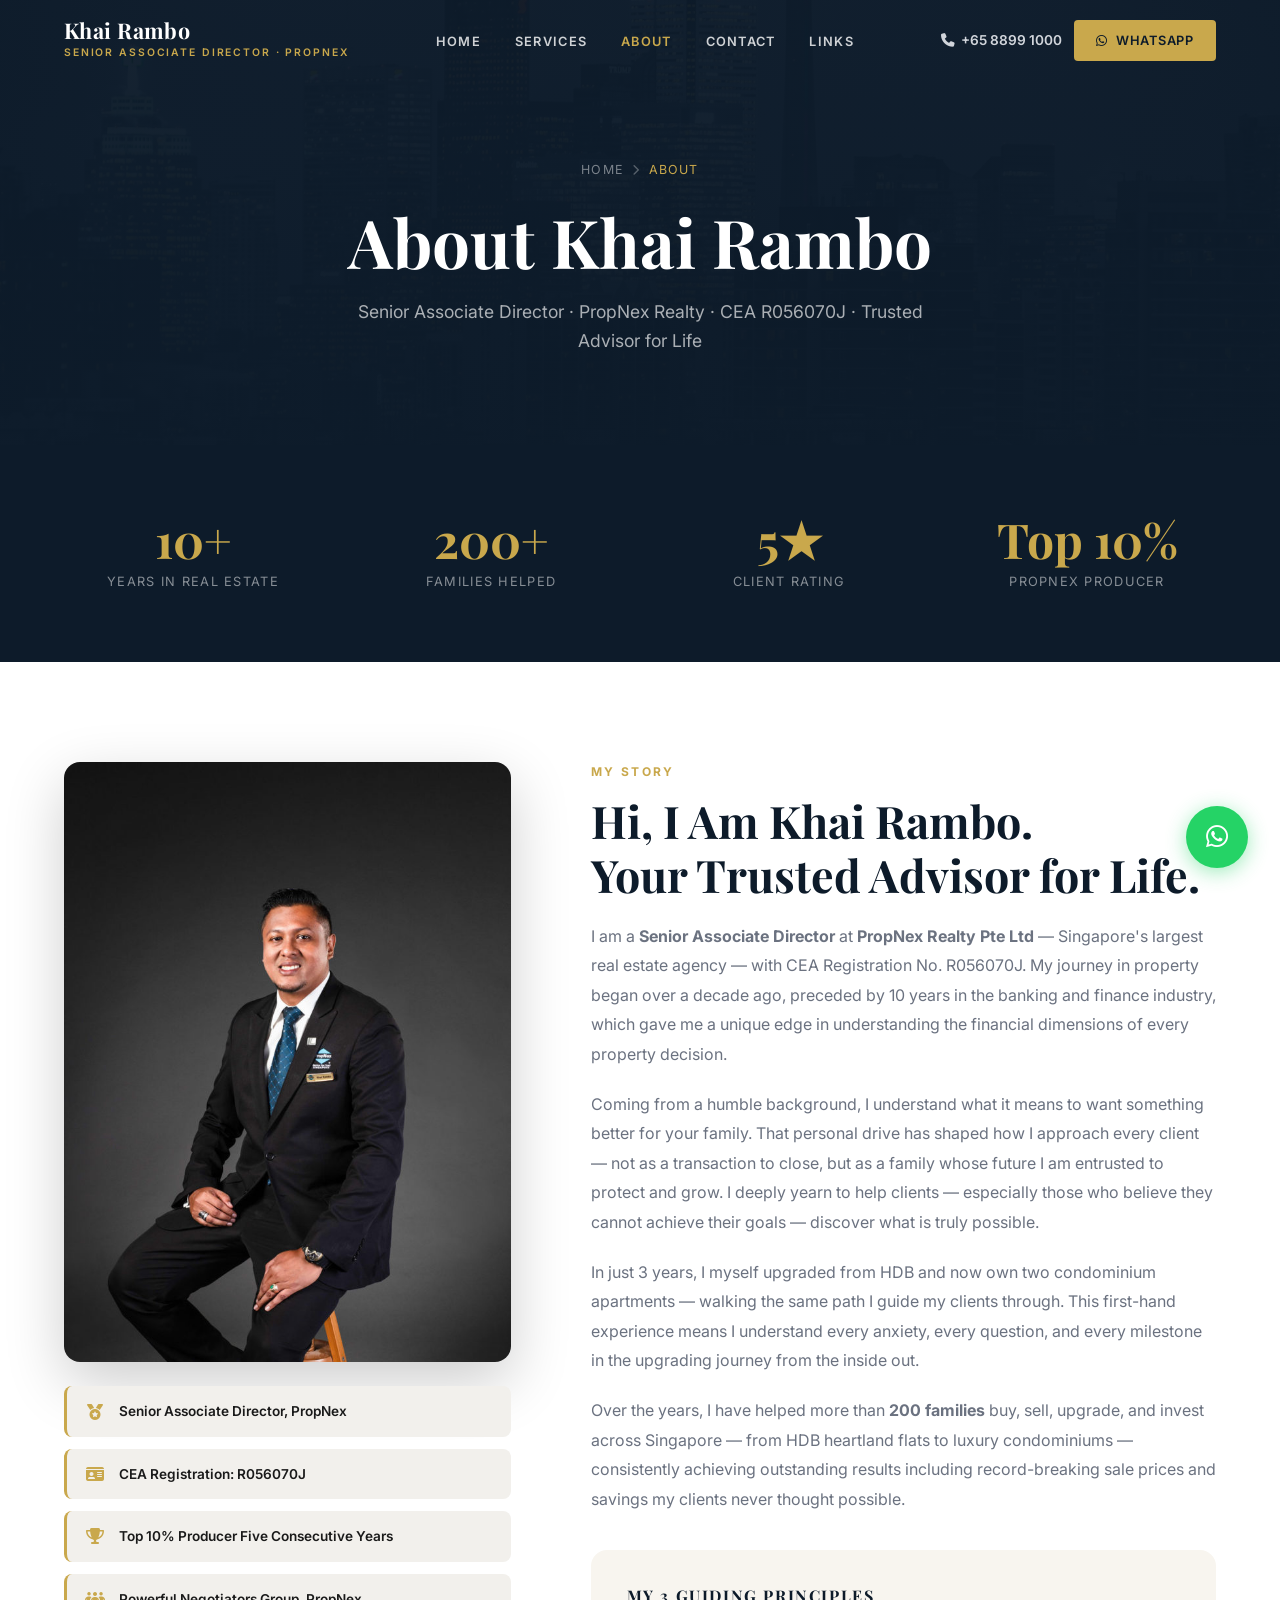
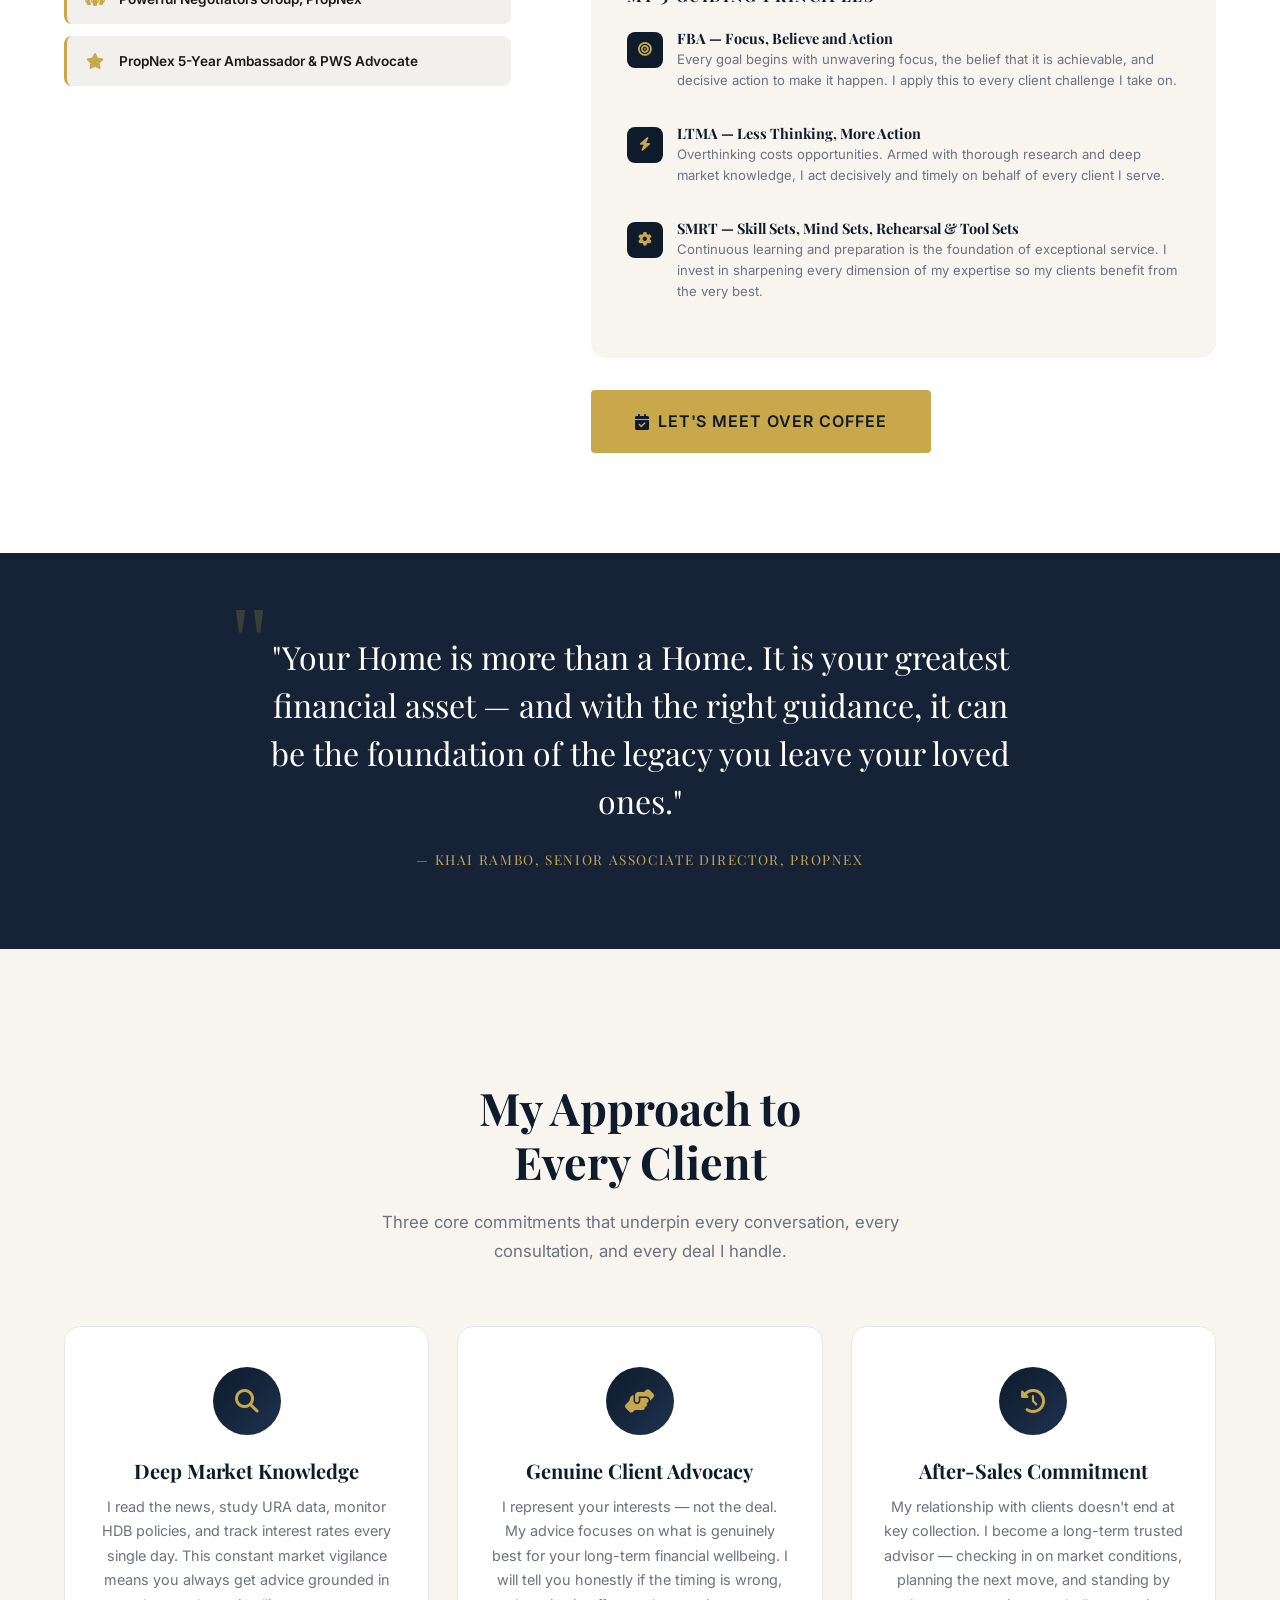
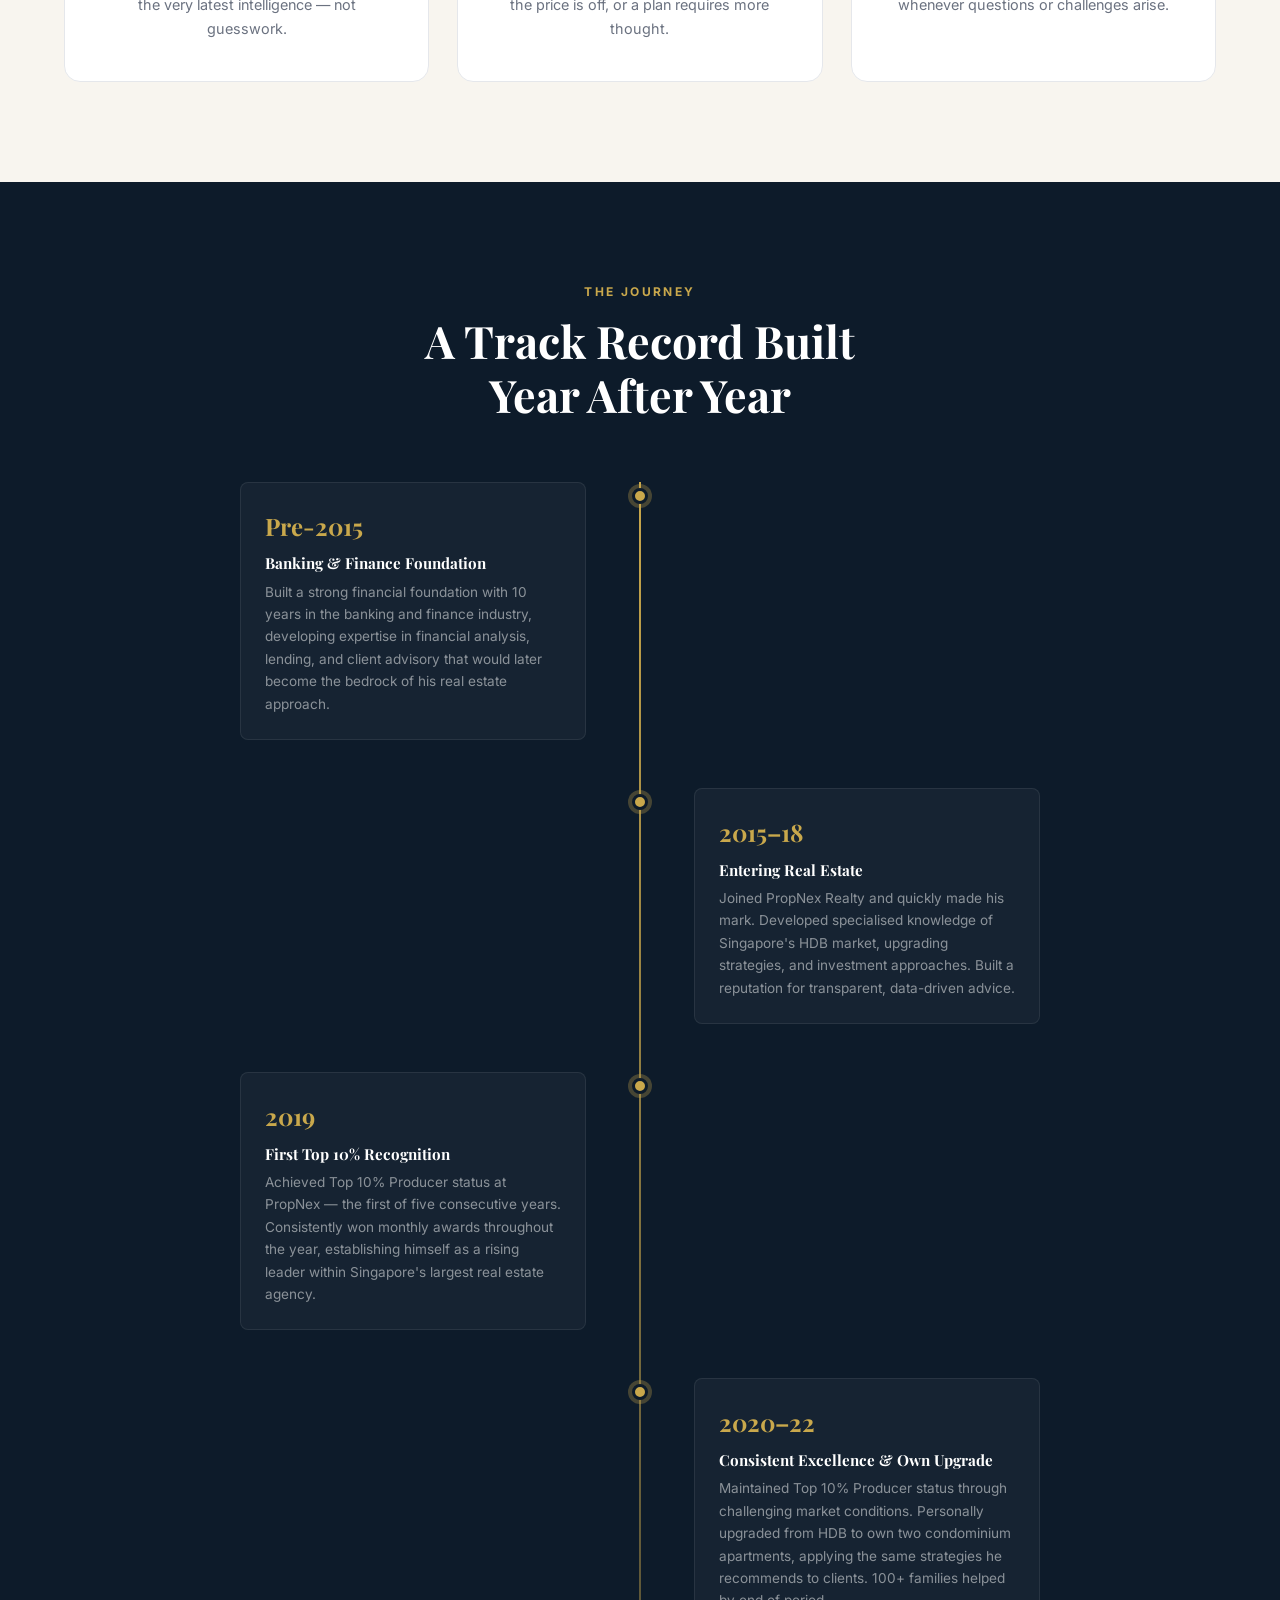
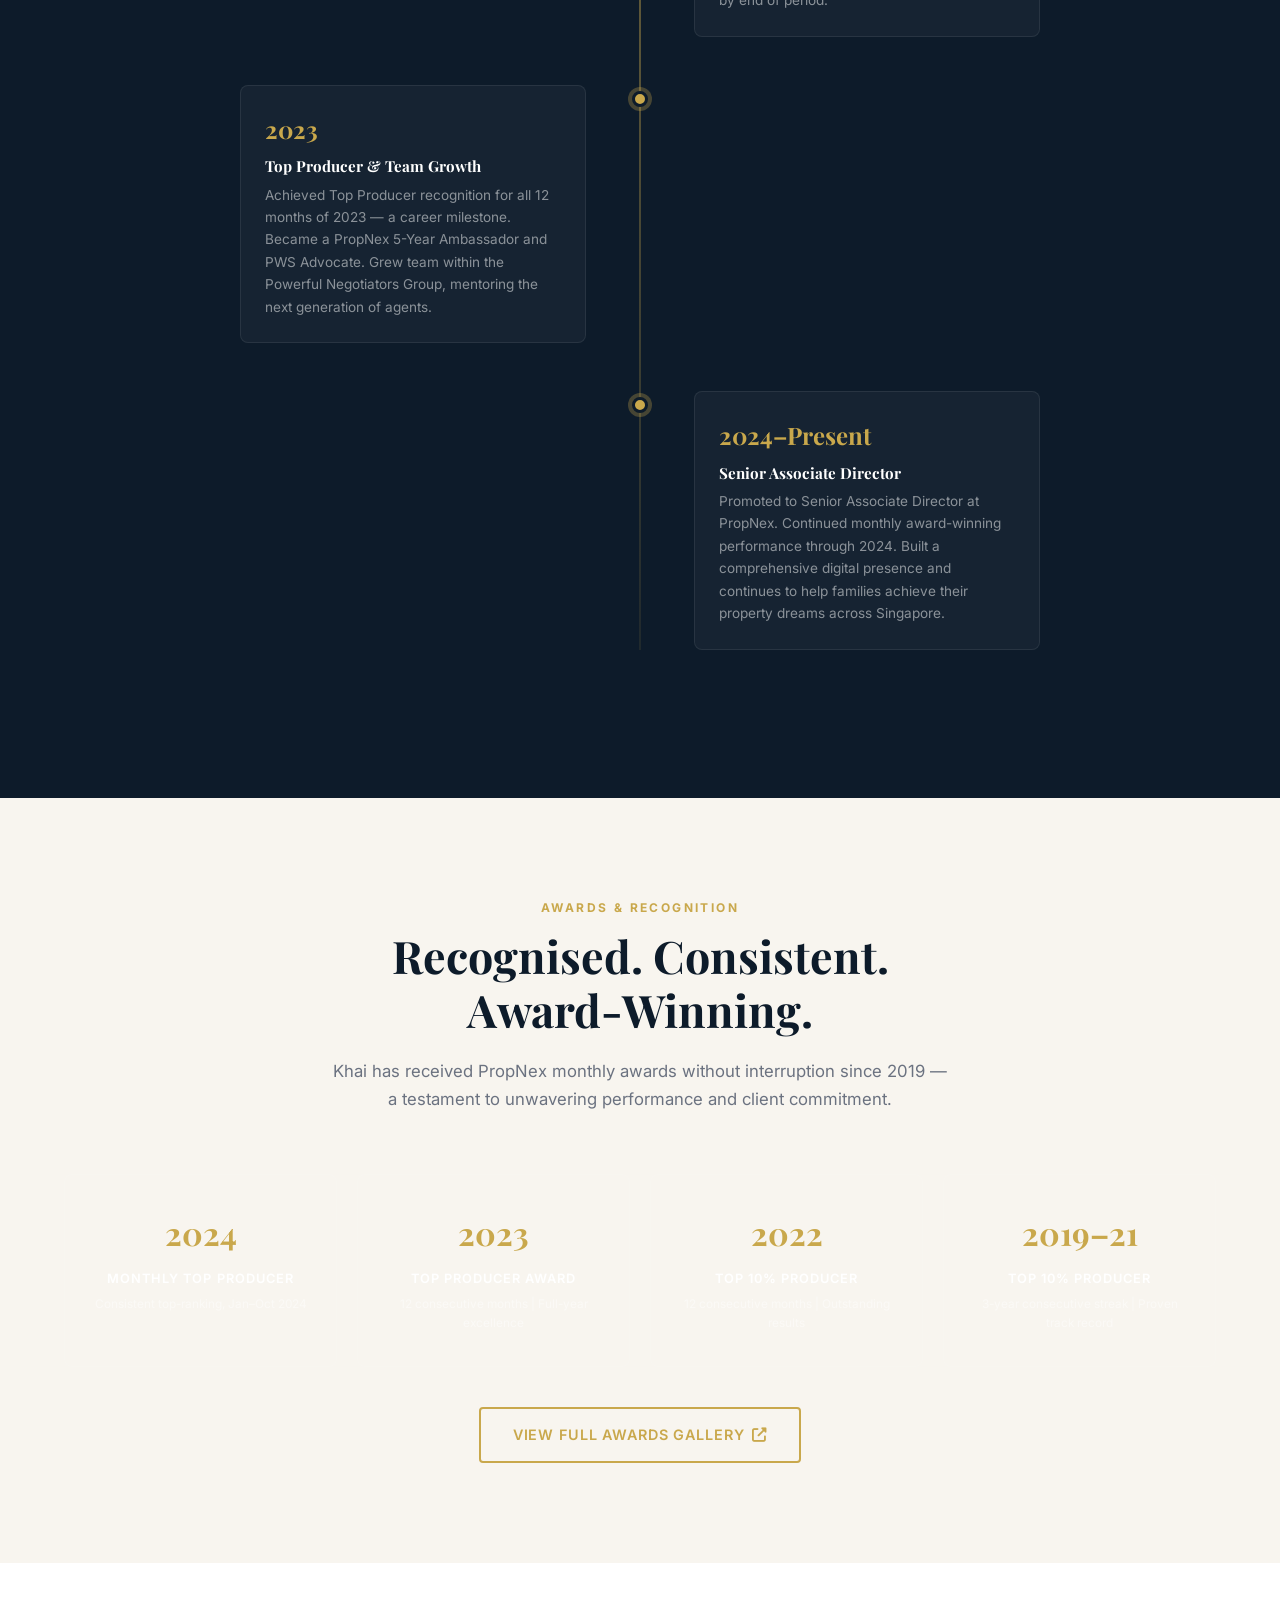
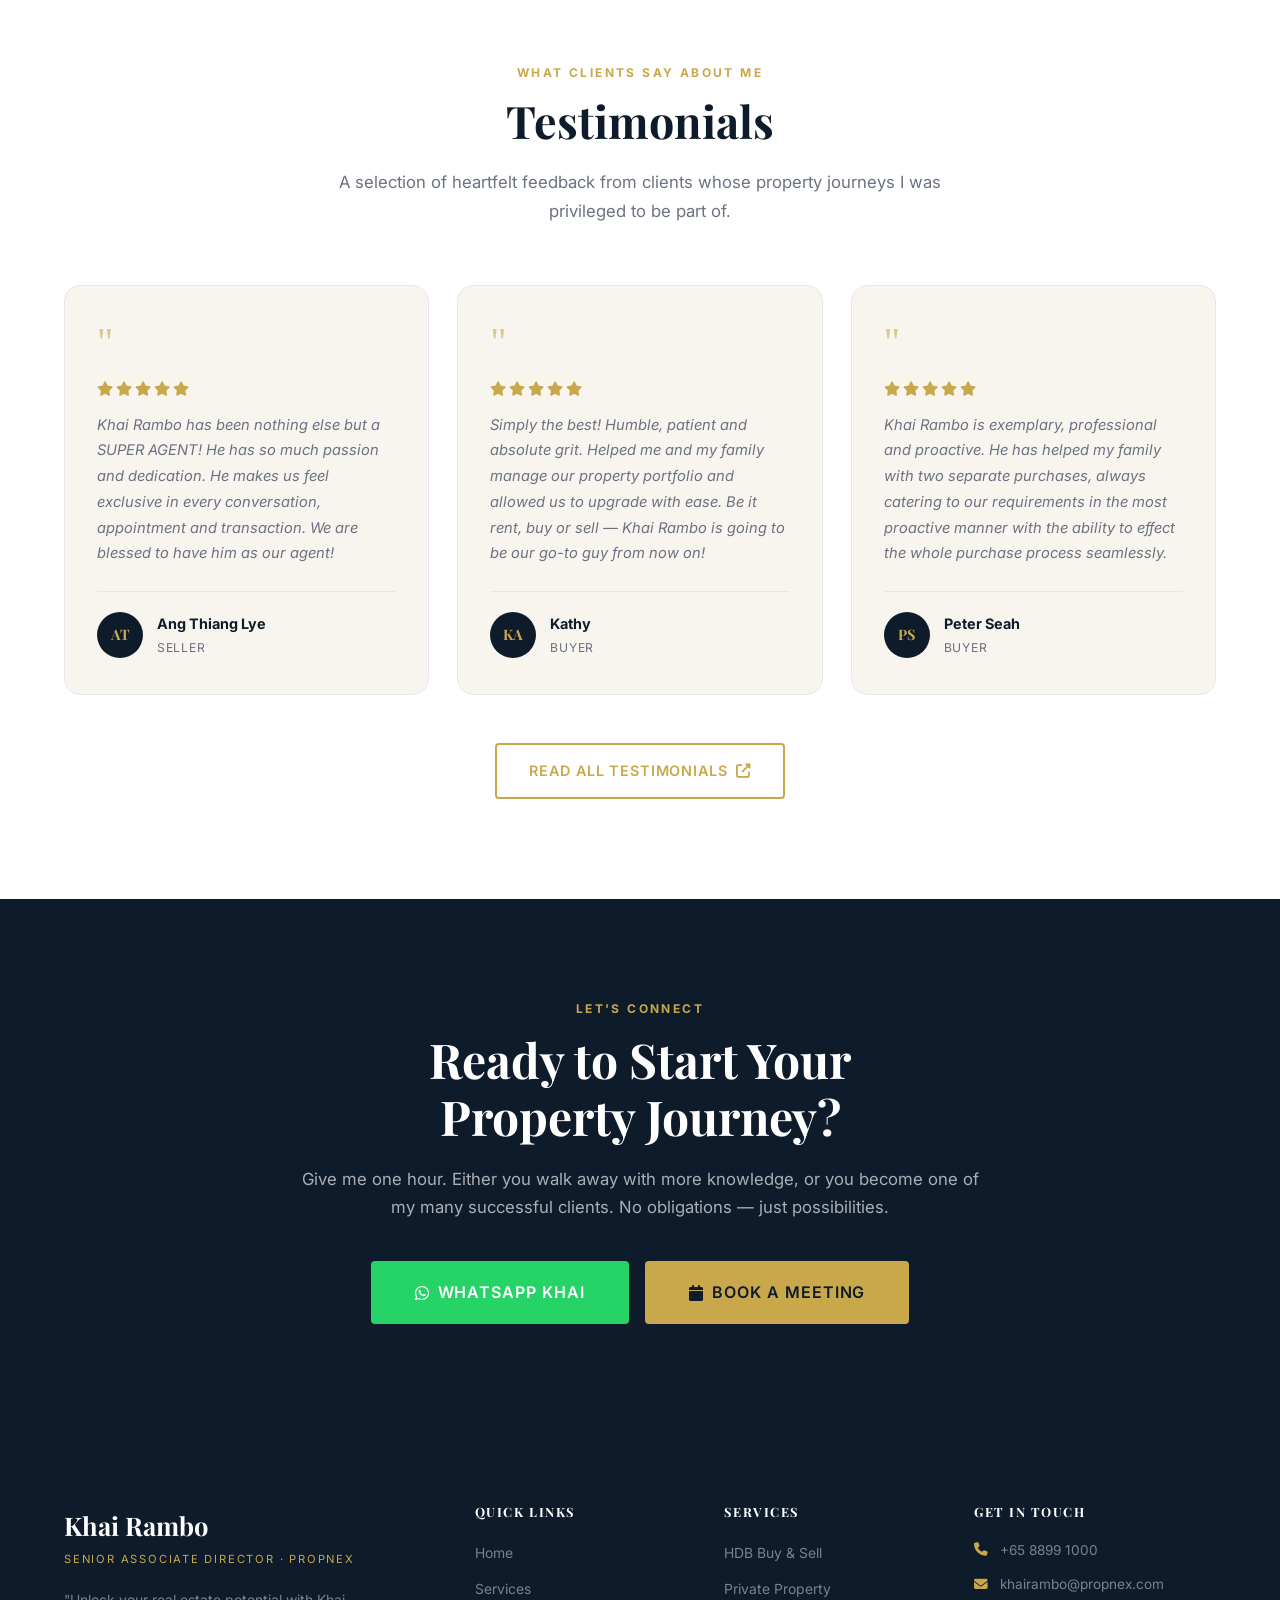
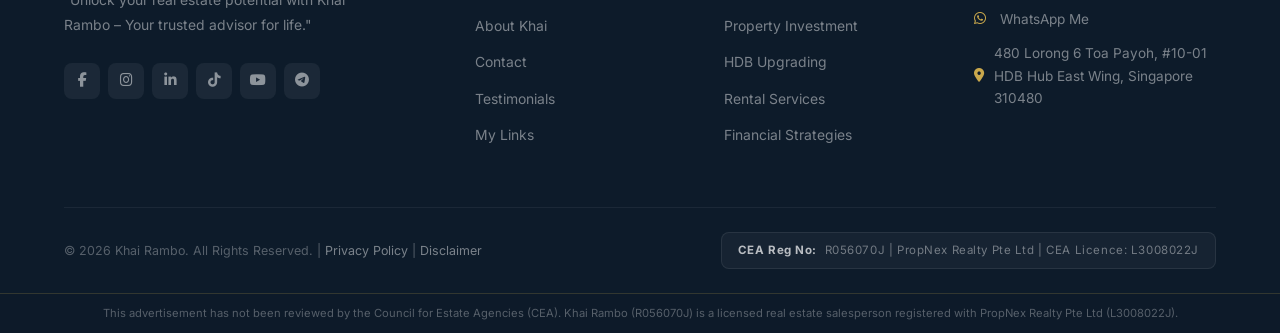
==== commit 5004897f: "Add files via upload" ====
--- a/about.html
+++ b/about.html
@@ -1,680 +1,679 @@
-<!DOCTYPE html>
-<html lang="en">
-<head>
-  <meta charset="UTF-8">
-  <meta name="viewport" content="width=device-width, initial-scale=1.0">
-  <meta name="description" content="About Khai Rambo — Senior Associate Director at PropNex, Singapore's award-winning real estate expert with 10+ years of experience helping 200+ families.">
-  <meta property="og:title" content="About Khai Rambo | Singapore Real Estate Expert">
-  <title>About | Khai Rambo Real Estate Singapore</title>
-  <link rel="preconnect" href="https://fonts.googleapis.com">
-  <link rel="preconnect" href="https://fonts.gstatic.com" crossorigin>
-  <link href="https://fonts.googleapis.com/css2?family=Playfair+Display:wght@700;800&family=Inter:wght@400;500;600;700&display=swap" rel="stylesheet">
-  <link rel="stylesheet" href="https://cdnjs.cloudflare.com/ajax/libs/font-awesome/6.5.0/css/all.min.css">
-  <link rel="stylesheet" href="css/style.css">
-  <style>
-    /* Page-specific styles */
-    .bio-intro-band {
-      background: var(--gold);
-      padding: 4px 0;
-    }
-    .principles-band { background: var(--off-white); }
-    .values-grid {
-      display: grid;
-      grid-template-columns: repeat(3, 1fr);
-      gap: 28px;
-    }
-    .value-card {
-      background: var(--white);
-      border-radius: var(--radius-lg);
-      padding: 40px 32px;
-      text-align: center;
-      border: 1px solid var(--border);
-      transition: var(--transition);
-    }
-    .value-card:hover {
-      transform: translateY(-6px);
-      box-shadow: var(--shadow-md);
-      border-color: var(--gold-pale);
-    }
-    .value-icon {
-      width: 68px;
-      height: 68px;
-      border-radius: 50%;
-      background: linear-gradient(135deg, var(--navy), var(--navy-light));
-      display: flex;
-      align-items: center;
-      justify-content: center;
-      color: var(--gold);
-      font-size: 1.5rem;
-      margin: 0 auto 24px;
-      transition: var(--transition);
-    }
-    .value-card:hover .value-icon {
-      background: var(--gold);
-      color: var(--navy);
-    }
-    .value-card h4 { color: var(--navy); margin-bottom: 12px; }
-    .value-card p { color: var(--text-muted); font-size: .9rem; line-height: 1.7; }
-
-    .stats-band {
-      background: var(--navy);
-      padding: 70px 0;
-    }
-    .stats-band-grid {
-      display: grid;
-      grid-template-columns: repeat(4, 1fr);
-      gap: 40px;
-      text-align: center;
-    }
-    .stats-band-item {}
-    .stats-band-num {
-      font-family: var(--font-serif);
-      font-size: 3rem;
-      font-weight: 700;
-      color: var(--gold);
-      line-height: 1;
-      margin-bottom: 8px;
-    }
-    .stats-band-label {
-      font-size: .8rem;
-      text-transform: uppercase;
-      letter-spacing: .1em;
-      color: rgba(255,255,255,.5);
-    }
-    .stats-band-divider {
-      width: 1px;
-      background: rgba(255,255,255,.08);
-    }
-
-    .quote-block {
-      background: var(--navy-mid);
-      padding: 80px 0;
-      text-align: center;
-    }
-    .quote-block blockquote {
-      font-family: var(--font-serif);
-      font-size: clamp(1.3rem, 2.5vw, 2rem);
-      color: var(--white);
-      line-height: 1.5;
-      max-width: 820px;
-      margin: 0 auto;
-      position: relative;
-      padding: 0 40px;
-    }
-    .quote-block blockquote::before {
-      content: '"';
-      position: absolute;
-      top: -40px; left: 0;
-      font-size: 6rem;
-      color: rgba(201,168,76,.2);
-      line-height: 1;
-      font-family: Georgia, serif;
-    }
-    .quote-block cite {
-      display: block;
-      margin-top: 24px;
-      font-style: normal;
-      font-size: .85rem;
-      color: var(--gold);
-      letter-spacing: .12em;
-      text-transform: uppercase;
-    }
-
-    @media (max-width: 768px) {
-      .values-grid { grid-template-columns: 1fr; }
-      .stats-band-grid { grid-template-columns: 1fr 1fr; gap: 24px; }
-      .stats-band-divider { display: none; }
-    }
-    @media (max-width: 560px) {
-      .stats-band-grid { grid-template-columns: 1fr; }
-    }
-  </style>
-</head>
-<body>
-
-  <!-- NAVIGATION -->
-  <nav id="navbar">
-    <div class="container">
-      <div class="nav-inner">
-        <a href="index.html" class="nav-logo">
-          <span class="nav-logo-name">Khai Rambo</span>
-          <span class="nav-logo-tag">Senior Associate Director · PropNex</span>
-        </a>
-        <ul class="nav-links">
-          <li><a href="index.html">Home</a></li>
-          <li><a href="services.html">Services</a></li>
-          <li><a href="about.html" class="active">About</a></li>
-          <li><a href="contact.html">Contact</a></li>
-          <li><a href="links.html">Links</a></li>
-        </ul>
-        <div class="nav-cta">
-          <a href="tel:6588991000" class="nav-phone">
-            <i class="fa-solid fa-phone"></i> +65 8899 1000
-          </a>
-          <a href="https://api.whatsapp.com/send?phone=6588991000" target="_blank" class="btn btn-primary btn-sm">
-            <i class="fa-brands fa-whatsapp"></i> WhatsApp
-          </a>
-        </div>
-        <button class="hamburger" aria-label="Menu">
-          <span></span><span></span><span></span>
-        </button>
-      </div>
-    </div>
-  </nav>
-
-  <!-- Mobile Menu -->
-  <div class="mobile-menu">
-    <button class="mobile-close" aria-label="Close"><i class="fa-solid fa-xmark"></i></button>
-    <a href="index.html">Home</a>
-    <a href="services.html">Services</a>
-    <a href="about.html">About</a>
-    <a href="contact.html">Contact</a>
-    <a href="links.html">Links</a>
-    <a href="https://api.whatsapp.com/send?phone=6588991000" target="_blank" style="color:var(--gold);margin-top:16px;font-size:1.2rem;">
-      <i class="fa-brands fa-whatsapp"></i> WhatsApp Us
-    </a>
-  </div>
-
-  <!-- PAGE HERO -->
-  <section class="page-hero">
-    <div class="page-hero-bg" style="background-image:url('images/about-hero.jpg');"></div>
-    <div class="page-hero-overlay"></div>
-    <div class="container">
-      <div class="page-hero-content">
-        <div class="breadcrumb">
-          <a href="index.html">Home</a>
-          <i class="fa-solid fa-chevron-right"></i>
-          <span>About</span>
-        </div>
-        <h1>About Khai Rambo</h1>
-        <p>Senior Associate Director · PropNex Realty · CEA R056070J · Trusted Advisor for Life</p>
-      </div>
-    </div>
-  </section>
-
-  <!-- STATS BAND -->
-  <div class="stats-band">
-    <div class="container">
-      <div class="stats-band-grid">
-        <div class="stats-band-item reveal reveal-delay-1">
-          <div class="stats-band-num" data-count="10" data-suffix="+">10+</div>
-          <div class="stats-band-label">Years in Real Estate</div>
-        </div>
-        <div class="stats-band-item reveal reveal-delay-2">
-          <div class="stats-band-num" data-count="200" data-suffix="+">200+</div>
-          <div class="stats-band-label">Families Helped</div>
-        </div>
-        <div class="stats-band-item reveal reveal-delay-3">
-          <div class="stats-band-num" data-count="5" data-suffix="★">5★</div>
-          <div class="stats-band-label">Client Rating</div>
-        </div>
-        <div class="stats-band-item reveal reveal-delay-4">
-          <div class="stats-band-num">Top 10%</div>
-          <div class="stats-band-label">PropNex Producer</div>
-        </div>
-      </div>
-    </div>
-  </div>
-
-  <!-- BIO SECTION -->
-  <section class="section-pad bg-white">
-    <div class="container">
-      <div class="about-bio-grid">
-        <!-- Image column -->
-        <div class="about-bio-image reveal-left">
-          <div class="about-bio-img">
-                 src="images/khai-profile.jpg"
-                 alt="Khai Rambo – Senior Associate Director, PropNex" loading="lazy">
-          </div>
-          <div class="about-badges">
-            <div class="about-badge-item">
-              <i class="fa-solid fa-medal"></i>
-              <span>Senior Associate Director, PropNex</span>
-            </div>
-            <div class="about-badge-item">
-              <i class="fa-solid fa-id-card"></i>
-              <span>CEA Registration: R056070J</span>
-            </div>
-            <div class="about-badge-item">
-              <i class="fa-solid fa-trophy"></i>
-              <span>Top 10% Producer Five Consecutive Years</span>
-            </div>
-            <div class="about-badge-item">
-              <i class="fa-solid fa-people-group"></i>
-              <span>Powerful Negotiators Group, PropNex</span>
-            </div>
-            <div class="about-badge-item">
-              <i class="fa-solid fa-star"></i>
-              <span>PropNex 5-Year Ambassador & PWS Advocate</span>
-            </div>
-          </div>
-        </div>
-
-        <!-- Text column -->
-        <div class="about-bio-text">
-          <span class="eyebrow reveal">My Story</span>
-          <h2 class="section-title reveal reveal-delay-1">Hi, I Am Khai Rambo.<br>Your Trusted Advisor for Life.</h2>
-
-          <p class="reveal reveal-delay-2">
-            I am a <strong>Senior Associate Director</strong> at <strong>PropNex Realty Pte Ltd</strong> — Singapore's largest real estate agency — with CEA Registration No. R056070J. My journey in property began over a decade ago, preceded by 10 years in the banking and finance industry, which gave me a unique edge in understanding the financial dimensions of every property decision.
-          </p>
-
-          <p class="reveal reveal-delay-3">
-            Coming from a humble background, I understand what it means to want something better for your family. That personal drive has shaped how I approach every client — not as a transaction to close, but as a family whose future I am entrusted to protect and grow. I deeply yearn to help clients — especially those who believe they cannot achieve their goals — discover what is truly possible.
-          </p>
-
-          <p class="reveal reveal-delay-4">
-            In just 3 years, I myself upgraded from HDB and now own two condominium apartments — walking the same path I guide my clients through. This first-hand experience means I understand every anxiety, every question, and every milestone in the upgrading journey from the inside out.
-          </p>
-
-          <p class="reveal reveal-delay-5">
-            Over the years, I have helped more than <strong>200 families</strong> buy, sell, upgrade, and invest across Singapore — from HDB heartland flats to luxury condominiums — consistently achieving outstanding results including record-breaking sale prices and savings my clients never thought possible.
-          </p>
-
-          <div class="about-principles reveal">
-            <h4>My 3 Guiding Principles</h4>
-            <div class="principle-list">
-              <div class="principle-item">
-                <div class="principle-icon"><i class="fa-solid fa-bullseye"></i></div>
-                <div>
-                  <h5>FBA — Focus, Believe and Action</h5>
-                  <p>Every goal begins with unwavering focus, the belief that it is achievable, and decisive action to make it happen. I apply this to every client challenge I take on.</p>
-                </div>
-              </div>
-              <div class="principle-item">
-                <div class="principle-icon"><i class="fa-solid fa-bolt"></i></div>
-                <div>
-                  <h5>LTMA — Less Thinking, More Action</h5>
-                  <p>Overthinking costs opportunities. Armed with thorough research and deep market knowledge, I act decisively and timely on behalf of every client I serve.</p>
-                </div>
-              </div>
-              <div class="principle-item">
-                <div class="principle-icon"><i class="fa-solid fa-gear"></i></div>
-                <div>
-                  <h5>SMRT — Skill Sets, Mind Sets, Rehearsal & Tool Sets</h5>
-                  <p>Continuous learning and preparation is the foundation of exceptional service. I invest in sharpening every dimension of my expertise so my clients benefit from the very best.</p>
-                </div>
-              </div>
-            </div>
-          </div>
-
-          <a href="contact.html" class="btn btn-primary btn-lg mt-32 reveal">
-            <i class="fa-solid fa-calendar-check"></i> Let's Meet Over Coffee
-          </a>
-        </div>
-      </div>
-    </div>
-  </section>
-
-  <!-- QUOTE BLOCK -->
-  <div class="quote-block">
-    <div class="container">
-      <blockquote class="reveal">
-        "Your Home is more than a Home. It is your greatest financial asset — and with the right guidance, it can be the foundation of the legacy you leave your loved ones."
-        <cite>— Khai Rambo, Senior Associate Director, PropNex</cite>
-      </blockquote>
-    </div>
-  </div>
-
-  <!-- VALUES / APPROACH -->
-  <section class="section-pad bg-off-white">
-    <div class="container">
-      <div class="section-header text-center">
-        <span class="eyebrow reveal">How I Work</span>
-        <h2 class="section-title reveal reveal-delay-1">My Approach to<br>Every Client</h2>
-        <p class="section-subtitle reveal reveal-delay-2">Three core commitments that underpin every conversation, every consultation, and every deal I handle.</p>
-      </div>
-      <div class="values-grid">
-        <div class="value-card reveal reveal-delay-1">
-          <div class="value-icon"><i class="fa-solid fa-magnifying-glass"></i></div>
-          <h4>Deep Market Knowledge</h4>
-          <p>I read the news, study URA data, monitor HDB policies, and track interest rates every single day. This constant market vigilance means you always get advice grounded in the very latest intelligence — not guesswork.</p>
-        </div>
-        <div class="value-card reveal reveal-delay-2">
-          <div class="value-icon"><i class="fa-solid fa-handshake-angle"></i></div>
-          <h4>Genuine Client Advocacy</h4>
-          <p>I represent your interests — not the deal. My advice focuses on what is genuinely best for your long-term financial wellbeing. I will tell you honestly if the timing is wrong, the price is off, or a plan requires more thought.</p>
-        </div>
-        <div class="value-card reveal reveal-delay-3">
-          <div class="value-icon"><i class="fa-solid fa-clock-rotate-left"></i></div>
-          <h4>After-Sales Commitment</h4>
-          <p>My relationship with clients doesn't end at key collection. I become a long-term trusted advisor — checking in on market conditions, planning the next move, and standing by whenever questions or challenges arise.</p>
-        </div>
-      </div>
-    </div>
-  </section>
-
-  <!-- CAREER TIMELINE -->
-  <section class="timeline-section section-pad">
-    <div class="container">
-      <div class="section-header text-center">
-        <span class="eyebrow reveal">The Journey</span>
-        <h2 class="section-title light reveal reveal-delay-1">A Track Record Built<br>Year After Year</h2>
-      </div>
-      <div class="timeline">
-        <div class="timeline-item">
-          <div class="timeline-item-content reveal">
-            <div class="timeline-year">Pre-2015</div>
-            <h4>Banking & Finance Foundation</h4>
-            <p>Built a strong financial foundation with 10 years in the banking and finance industry, developing expertise in financial analysis, lending, and client advisory that would later become the bedrock of his real estate approach.</p>
-          </div>
-          <div class="timeline-dot"><div class="timeline-dot-inner"></div></div>
-          <div class="timeline-item-empty"></div>
-        </div>
-
-        <div class="timeline-item">
-          <div class="timeline-item-empty"></div>
-          <div class="timeline-dot"><div class="timeline-dot-inner"></div></div>
-          <div class="timeline-item-content reveal">
-            <div class="timeline-year">2015–18</div>
-            <h4>Entering Real Estate</h4>
-            <p>Joined PropNex Realty and quickly made his mark. Developed specialised knowledge of Singapore's HDB market, upgrading strategies, and investment approaches. Built a reputation for transparent, data-driven advice.</p>
-          </div>
-        </div>
-
-        <div class="timeline-item">
-          <div class="timeline-item-content reveal">
-            <div class="timeline-year">2019</div>
-            <h4>First Top 10% Recognition</h4>
-            <p>Achieved Top 10% Producer status at PropNex — the first of five consecutive years. Consistently won monthly awards throughout the year, establishing himself as a rising leader within Singapore's largest real estate agency.</p>
-          </div>
-          <div class="timeline-dot"><div class="timeline-dot-inner"></div></div>
-          <div class="timeline-item-empty"></div>
-        </div>
-
-        <div class="timeline-item">
-          <div class="timeline-item-empty"></div>
-          <div class="timeline-dot"><div class="timeline-dot-inner"></div></div>
-          <div class="timeline-item-content reveal">
-            <div class="timeline-year">2020–22</div>
-            <h4>Consistent Excellence & Own Upgrade</h4>
-            <p>Maintained Top 10% Producer status through challenging market conditions. Personally upgraded from HDB to own two condominium apartments, applying the same strategies he recommends to clients. 100+ families helped by end of period.</p>
-          </div>
-        </div>
-
-        <div class="timeline-item">
-          <div class="timeline-item-content reveal">
-            <div class="timeline-year">2023</div>
-            <h4>Top Producer & Team Growth</h4>
-            <p>Achieved Top Producer recognition for all 12 months of 2023 — a career milestone. Became a PropNex 5-Year Ambassador and PWS Advocate. Grew team within the Powerful Negotiators Group, mentoring the next generation of agents.</p>
-          </div>
-          <div class="timeline-dot"><div class="timeline-dot-inner"></div></div>
-          <div class="timeline-item-empty"></div>
-        </div>
-
-        <div class="timeline-item">
-          <div class="timeline-item-empty"></div>
-          <div class="timeline-dot"><div class="timeline-dot-inner"></div></div>
-          <div class="timeline-item-content reveal">
-            <div class="timeline-year">2024–Present</div>
-            <h4>Senior Associate Director</h4>
-            <p>Promoted to Senior Associate Director at PropNex. Continued monthly award-winning performance through 2024. Built a comprehensive digital presence and continues to help families achieve their property dreams across Singapore.</p>
-          </div>
-        </div>
-      </div>
-    </div>
-  </section>
-
-  <!-- AWARDS SECTION -->
-  <section class="section-pad bg-off-white">
-    <div class="container">
-      <div class="section-header text-center">
-        <span class="eyebrow reveal">Awards & Recognition</span>
-        <h2 class="section-title reveal reveal-delay-1">Recognised. Consistent.<br>Award-Winning.</h2>
-        <p class="section-subtitle reveal reveal-delay-2">Khai has received PropNex monthly awards without interruption since 2019 — a testament to unwavering performance and client commitment.</p>
-      </div>
-      <div class="awards-years" style="margin-top:0;">
-        <div class="award-year-card reveal reveal-delay-1">
-          <div class="year">2024</div>
-          <div class="award-name">Monthly Top Producer</div>
-          <div class="award-detail">Consistent top-ranking, Jan–Oct 2024</div>
-        </div>
-        <div class="award-year-card reveal reveal-delay-2">
-          <div class="year">2023</div>
-          <div class="award-name">Top Producer Award</div>
-          <div class="award-detail">12 consecutive months | Full-year excellence</div>
-        </div>
-        <div class="award-year-card reveal reveal-delay-3">
-          <div class="year">2022</div>
-          <div class="award-name">Top 10% Producer</div>
-          <div class="award-detail">12 consecutive months | Outstanding results</div>
-        </div>
-        <div class="award-year-card reveal reveal-delay-4">
-          <div class="year">2019–21</div>
-          <div class="award-name">Top 10% Producer</div>
-          <div class="award-detail">3-year consecutive streak | Proven track record</div>
-        </div>
-      </div>
-      <div style="text-align:center;margin-top:40px;">
-        <a href="https://www.khairambo.com/award-winning-agent/" target="_blank" class="btn btn-outline-gold reveal">
-          View Full Awards Gallery <i class="fa-solid fa-external-link-alt"></i>
-        </a>
-      </div>
-    </div>
-  </section>
-
-  <!-- TESTIMONIALS -->
-  <section class="testimonials section-pad bg-white">
-    <div class="container">
-      <div class="section-header text-center">
-        <span class="eyebrow reveal">What Clients Say About Me</span>
-        <h2 class="section-title reveal reveal-delay-1">Testimonials</h2>
-        <p class="section-subtitle reveal reveal-delay-2">A selection of heartfelt feedback from clients whose property journeys I was privileged to be part of.</p>
-      </div>
-      <div class="testimonials-track" style="grid-template-columns:repeat(3,1fr);">
-
-        <div class="testimonial-card reveal reveal-delay-1">
-          <div class="testimonial-quote">"</div>
-          <div class="testimonial-stars">
-            <i class="fa-solid fa-star"></i><i class="fa-solid fa-star"></i><i class="fa-solid fa-star"></i>
-            <i class="fa-solid fa-star"></i><i class="fa-solid fa-star"></i>
-          </div>
-          <p>Khai Rambo has been nothing else but a SUPER AGENT! He has so much passion and dedication. He makes us feel exclusive in every conversation, appointment and transaction. We are blessed to have him as our agent!</p>
-          <div class="testimonial-author">
-            <div class="testimonial-avatar">AT</div>
-            <div>
-              <div class="testimonial-name">Ang Thiang Lye</div>
-              <div class="testimonial-role">Seller</div>
-            </div>
-          </div>
-        </div>
-
-        <div class="testimonial-card reveal reveal-delay-2">
-          <div class="testimonial-quote">"</div>
-          <div class="testimonial-stars">
-            <i class="fa-solid fa-star"></i><i class="fa-solid fa-star"></i><i class="fa-solid fa-star"></i>
-            <i class="fa-solid fa-star"></i><i class="fa-solid fa-star"></i>
-          </div>
-          <p>Simply the best! Humble, patient and absolute grit. Helped me and my family manage our property portfolio and allowed us to upgrade with ease. Be it rent, buy or sell — Khai Rambo is going to be our go-to guy from now on!</p>
-          <div class="testimonial-author">
-            <div class="testimonial-avatar">KA</div>
-            <div>
-              <div class="testimonial-name">Kathy</div>
-              <div class="testimonial-role">Buyer</div>
-            </div>
-          </div>
-        </div>
-
-        <div class="testimonial-card reveal reveal-delay-3">
-          <div class="testimonial-quote">"</div>
-          <div class="testimonial-stars">
-            <i class="fa-solid fa-star"></i><i class="fa-solid fa-star"></i><i class="fa-solid fa-star"></i>
-            <i class="fa-solid fa-star"></i><i class="fa-solid fa-star"></i>
-          </div>
-          <p>Khai Rambo is exemplary, professional and proactive. He has helped my family with two separate purchases, always catering to our requirements in the most proactive manner with the ability to effect the whole purchase process seamlessly.</p>
-          <div class="testimonial-author">
-            <div class="testimonial-avatar">PS</div>
-            <div>
-              <div class="testimonial-name">Peter Seah</div>
-              <div class="testimonial-role">Buyer</div>
-            </div>
-          </div>
-        </div>
-
-      </div>
-      <div class="text-center mt-48">
-        <a href="https://www.khairambo.com/testimonials/" target="_blank" class="btn btn-outline-gold reveal">
-          Read All Testimonials <i class="fa-solid fa-external-link-alt"></i>
-        </a>
-      </div>
-    </div>
-  </section>
-
-  <!-- CTA -->
-  <section class="cta-section section-pad">
-    <div class="cta-bg"></div>
-    <div class="container">
-      <div class="cta-content">
-        <span class="eyebrow reveal">Let's Connect</span>
-        <h2 class="reveal reveal-delay-1">Ready to Start Your<br>Property Journey?</h2>
-        <p class="reveal reveal-delay-2">Give me one hour. Either you walk away with more knowledge, or you become one of my many successful clients. No obligations — just possibilities.</p>
-        <div class="cta-actions reveal reveal-delay-3">
-          <a href="https://api.whatsapp.com/send?phone=6588991000&text=Hi%20Khai%2C%20I%27d%20like%20to%20arrange%20a%20free%20consultation." target="_blank" class="btn btn-wa btn-lg">
-            <i class="fa-brands fa-whatsapp"></i> WhatsApp Khai
-          </a>
-          <a href="contact.html" class="btn btn-primary btn-lg">
-            <i class="fa-solid fa-calendar"></i> Book a Meeting
-          </a>
-        </div>
-      </div>
-    </div>
-  </section>
-
-  <!-- FOOTER -->
-  <footer>
-    <div class="container">
-      <div class="footer-grid">
-        <div class="footer-brand">
-          <div class="footer-logo">Khai Rambo</div>
-          <div class="footer-logo-tag">Senior Associate Director · PropNex</div>
-          <p>"Unlock your real estate potential with Khai Rambo – Your trusted advisor for life."</p>
-          <div class="footer-socials">
-            <a href="https://www.facebook.com/khairambo.realestate" target="_blank" class="footer-social"><i class="fa-brands fa-facebook-f"></i></a>
-            <a href="https://www.instagram.com/khairambo.propnex/" target="_blank" class="footer-social"><i class="fa-brands fa-instagram"></i></a>
-            <a href="https://sg.linkedin.com/in/khairambo" target="_blank" class="footer-social"><i class="fa-brands fa-linkedin-in"></i></a>
-            <a href="https://www.tiktok.com/@khairambo" target="_blank" class="footer-social"><i class="fa-brands fa-tiktok"></i></a>
-            <a href="https://www.youtube.com/channel/UCHdvta7bM2e9-GXJw6IIIeg" target="_blank" class="footer-social"><i class="fa-brands fa-youtube"></i></a>
-            <a href="https://t.me/KhaiRambo" target="_blank" class="footer-social"><i class="fa-brands fa-telegram"></i></a>
-          </div>
-        </div>
-        <div class="footer-col">
-          <h5>Quick Links</h5>
-          <ul>
-            <li><a href="index.html">Home</a></li>
-            <li><a href="services.html">Services</a></li>
-            <li><a href="about.html">About Khai</a></li>
-            <li><a href="contact.html">Contact</a></li>
-            <li><a href="https://www.khairambo.com/testimonials/" target="_blank">Testimonials</a></li>
-            <li><a href="links.html">My Links</a></li>
-          </ul>
-        </div>
-        <div class="footer-col">
-          <h5>Services</h5>
-          <ul>
-            <li><a href="services.html">HDB Buy & Sell</a></li>
-            <li><a href="services.html">Private Property</a></li>
-            <li><a href="services.html">Property Investment</a></li>
-            <li><a href="services.html">HDB Upgrading</a></li>
-            <li><a href="services.html">Rental Services</a></li>
-            <li><a href="services.html">Financial Strategies</a></li>
-          </ul>
-        </div>
-        <div class="footer-col">
-          <h5>Get In Touch</h5>
-          <div class="footer-contact-item"><i class="fa-solid fa-phone"></i><a href="tel:6588991000">+65 8899 1000</a></div>
-          <div class="footer-contact-item"><i class="fa-solid fa-envelope"></i><a href="mailto:khairambo@propnex.com">khairambo@propnex.com</a></div>
-          <div class="footer-contact-item"><i class="fa-brands fa-whatsapp"></i><a href="https://api.whatsapp.com/send?phone=6588991000" target="_blank">WhatsApp Me</a></div>
-          <div class="footer-contact-item"><i class="fa-solid fa-location-dot"></i><span>480 Lorong 6 Toa Payoh, #10-01 HDB Hub East Wing, Singapore 310480</span></div>
-        </div>
-      </div>
-      <div class="footer-bottom">
-        <p>© 2026 Khai Rambo. All Rights Reserved. | <a href="#">Privacy Policy</a> | <a href="#">Disclaimer</a></p>
-        <div class="rea-badge"><strong>CEA Reg No:</strong> R056070J | PropNex Realty Pte Ltd | CEA Licence: L3008022J</div>
-      </div>
-    </div>
-    <div class="disclaimer-bar">
-      This advertisement has not been reviewed by the Council for Estate Agencies (CEA). Khai Rambo (R056070J) is a licensed real estate salesperson registered with PropNex Realty Pte Ltd (L3008022J).
-    </div>
-  </footer>
-
-  <!-- WhatsApp Form Widget -->
-  <div id="waWidget" class="wa-widget">
-    <button class="wa-widget-btn" id="waWidgetBtn" aria-label="Open WhatsApp Form">
-      <i class="fa-brands fa-whatsapp wa-icon-open"></i>
-      <i class="fa-solid fa-xmark wa-icon-close"></i>
-    </button>
-    <div class="wa-widget-panel" id="waWidgetPanel">
-      <div class="wa-widget-header">
-        <div class="wa-widget-header-left">
-          <div class="wa-widget-avatar">
-            <img src="images/khai-profile.jpg" alt="Khai Rambo" loading="lazy">
-            <span class="wa-online-dot"></span>
-          </div>
-          <div>
-            <div class="wa-widget-name">Khai Rambo</div>
-            <div class="wa-widget-role">Senior Associate Director · PropNex</div>
-          </div>
-        </div>
-        <i class="fa-brands fa-whatsapp wa-widget-header-icon"></i>
-      </div>
-      <div class="wa-widget-body">
-        <p class="wa-widget-intro">Hi! Fill in the form below and I'll personally get back to you on WhatsApp.</p>
-        <form id="waForm" novalidate>
-          <div class="wa-form-group">
-            <label for="waName">Name <span class="wa-req">*</span></label>
-            <input type="text" id="waName" placeholder="Your full name" autocomplete="name">
-          </div>
-          <div class="wa-form-group">
-            <label for="waEmail">Email <span class="wa-req">*</span></label>
-            <input type="email" id="waEmail" placeholder="your@email.com" autocomplete="email">
-          </div>
-          <div class="wa-form-group">
-            <label for="waInquiry">Inquiry Type <span class="wa-req">*</span></label>
-            <select id="waInquiry">
-              <option value="" disabled selected>Select inquiry type</option>
-              <option>Buying (HDB)</option>
-              <option>Selling (HDB)</option>
-              <option>Buying (Private / Condo)</option>
-              <option>Selling (Private)</option>
-              <option>HDB Upgrading</option>
-              <option>Property Investment</option>
-              <option>Rental Services</option>
-              <option>Financial Planning</option>
-              <option>General Enquiry</option>
-            </select>
-          </div>
-          <div class="wa-form-group">
-            <label for="waMobile">Mobile Number <span class="wa-optional">(Optional)</span></label>
-            <div class="wa-phone-wrap">
-              <span class="wa-phone-prefix">+65</span>
-              <input type="tel" id="waMobile" placeholder="XXXX XXXX" autocomplete="tel">
-            </div>
-          </div>
-          <div class="wa-form-group">
-            <label for="waSubject">Subject <span class="wa-optional">(Optional)</span></label>
-            <input type="text" id="waSubject" placeholder="e.g. Property Enquiry">
-          </div>
-          <div class="wa-form-group">
-            <label for="waMessage">Message <span class="wa-req">*</span></label>
-            <textarea id="waMessage" rows="3" placeholder="How can we help you?"></textarea>
-          </div>
-          <div class="wa-form-group">
-            <label>Attach Document <span class="wa-optional">(Optional)</span></label>
-            <label for="waFile" class="wa-file-label">
-              <i class="fa-solid fa-paperclip"></i> Click to upload (Max 5MB)
-            </label>
-            <input type="file" id="waFile" class="wa-file-input" accept=".pdf,.doc,.docx,.jpg,.jpeg,.png">
-            <span class="wa-file-name" id="waFileName"></span>
-          </div>
-          <button type="submit" class="wa-submit-btn">
-            <i class="fa-brands fa-whatsapp"></i> Send via WhatsApp
-          </button>
-          <div class="wa-error-msg" id="waError"></div>
-        </form>
-      </div>
-    </div>
-  </div>
-
-  <script src="js/main.js"></script>
-</body>
-</html>
+<!DOCTYPE html>
+<html lang="en">
+<head>
+  <meta charset="UTF-8">
+  <meta name="viewport" content="width=device-width, initial-scale=1.0">
+  <meta name="description" content="About Khai Rambo — Senior Associate Director at PropNex, Singapore's award-winning real estate expert with 10+ years of experience helping 200+ families.">
+  <meta property="og:title" content="About Khai Rambo | Singapore Real Estate Expert">
+  <title>About | Khai Rambo Real Estate Singapore</title>
+  <link rel="preconnect" href="https://fonts.googleapis.com">
+  <link rel="preconnect" href="https://fonts.gstatic.com" crossorigin>
+  <link href="https://fonts.googleapis.com/css2?family=Playfair+Display:wght@700;800&family=Inter:wght@400;500;600;700&display=swap" rel="stylesheet">
+  <link rel="stylesheet" href="https://cdnjs.cloudflare.com/ajax/libs/font-awesome/6.5.0/css/all.min.css">
+  <link rel="stylesheet" href="css/style.css">
+  <style>
+    /* Page-specific styles */
+    .bio-intro-band {
+      background: var(--gold);
+      padding: 4px 0;
+    }
+    .principles-band { background: var(--off-white); }
+    .values-grid {
+      display: grid;
+      grid-template-columns: repeat(3, 1fr);
+      gap: 28px;
+    }
+    .value-card {
+      background: var(--white);
+      border-radius: var(--radius-lg);
+      padding: 40px 32px;
+      text-align: center;
+      border: 1px solid var(--border);
+      transition: var(--transition);
+    }
+    .value-card:hover {
+      transform: translateY(-6px);
+      box-shadow: var(--shadow-md);
+      border-color: var(--gold-pale);
+    }
+    .value-icon {
+      width: 68px;
+      height: 68px;
+      border-radius: 50%;
+      background: linear-gradient(135deg, var(--navy), var(--navy-light));
+      display: flex;
+      align-items: center;
+      justify-content: center;
+      color: var(--gold);
+      font-size: 1.5rem;
+      margin: 0 auto 24px;
+      transition: var(--transition);
+    }
+    .value-card:hover .value-icon {
+      background: var(--gold);
+      color: var(--navy);
+    }
+    .value-card h4 { color: var(--navy); margin-bottom: 12px; }
+    .value-card p { color: var(--text-muted); font-size: .9rem; line-height: 1.7; }
+
+    .stats-band {
+      background: var(--navy);
+      padding: 70px 0;
+    }
+    .stats-band-grid {
+      display: grid;
+      grid-template-columns: repeat(4, 1fr);
+      gap: 40px;
+      text-align: center;
+    }
+    .stats-band-num {
+      font-family: var(--font-serif);
+      font-size: 3rem;
+      font-weight: 700;
+      color: var(--gold);
+      line-height: 1;
+      margin-bottom: 8px;
+    }
+    .stats-band-label {
+      font-size: .8rem;
+      text-transform: uppercase;
+      letter-spacing: .1em;
+      color: rgba(255,255,255,.5);
+    }
+    .stats-band-divider {
+      width: 1px;
+      background: rgba(255,255,255,.08);
+    }
+
+    .quote-block {
+      background: var(--navy-mid);
+      padding: 80px 0;
+      text-align: center;
+    }
+    .quote-block blockquote {
+      font-family: var(--font-serif);
+      font-size: clamp(1.3rem, 2.5vw, 2rem);
+      color: var(--white);
+      line-height: 1.5;
+      max-width: 820px;
+      margin: 0 auto;
+      position: relative;
+      padding: 0 40px;
+    }
+    .quote-block blockquote::before {
+      content: '"';
+      position: absolute;
+      top: -40px; left: 0;
+      font-size: 6rem;
+      color: rgba(201,168,76,.2);
+      line-height: 1;
+      font-family: Georgia, serif;
+    }
+    .quote-block cite {
+      display: block;
+      margin-top: 24px;
+      font-style: normal;
+      font-size: .85rem;
+      color: var(--gold);
+      letter-spacing: .12em;
+      text-transform: uppercase;
+    }
+
+    @media (max-width: 768px) {
+      .values-grid { grid-template-columns: 1fr; }
+      .stats-band-grid { grid-template-columns: 1fr 1fr; gap: 24px; }
+      .stats-band-divider { display: none; }
+    }
+    @media (max-width: 560px) {
+      .stats-band-grid { grid-template-columns: 1fr; }
+    }
+  </style>
+</head>
+<body>
+
+  <!-- NAVIGATION -->
+  <nav id="navbar">
+    <div class="container">
+      <div class="nav-inner">
+        <a href="index.html" class="nav-logo">
+          <span class="nav-logo-name">Khai Rambo</span>
+          <span class="nav-logo-tag">Senior Associate Director · PropNex</span>
+        </a>
+        <ul class="nav-links">
+          <li><a href="index.html">Home</a></li>
+          <li><a href="services.html">Services</a></li>
+          <li><a href="about.html" class="active">About</a></li>
+          <li><a href="contact.html">Contact</a></li>
+          <li><a href="links.html">Links</a></li>
+        </ul>
+        <div class="nav-cta">
+          <a href="tel:6588991000" class="nav-phone">
+            <i class="fa-solid fa-phone"></i> +65 8899 1000
+          </a>
+          <a href="https://api.whatsapp.com/send?phone=6588991000" target="_blank" class="btn btn-primary btn-sm">
+            <i class="fa-brands fa-whatsapp"></i> WhatsApp
+          </a>
+        </div>
+        <button class="hamburger" aria-label="Menu">
+          <span></span><span></span><span></span>
+        </button>
+      </div>
+    </div>
+  </nav>
+
+  <!-- Mobile Menu -->
+  <div class="mobile-menu">
+    <button class="mobile-close" aria-label="Close"><i class="fa-solid fa-xmark"></i></button>
+    <a href="index.html">Home</a>
+    <a href="services.html">Services</a>
+    <a href="about.html">About</a>
+    <a href="contact.html">Contact</a>
+    <a href="links.html">Links</a>
+    <a href="https://api.whatsapp.com/send?phone=6588991000" target="_blank" style="color:var(--gold);margin-top:16px;font-size:1.2rem;">
+      <i class="fa-brands fa-whatsapp"></i> WhatsApp Us
+    </a>
+  </div>
+
+  <!-- PAGE HERO -->
+  <section class="page-hero">
+    <div class="page-hero-bg" style="background-image:url('images/about-hero.jpg');"></div>
+    <div class="page-hero-overlay"></div>
+    <div class="container">
+      <div class="page-hero-content">
+        <div class="breadcrumb">
+          <a href="index.html">Home</a>
+          <i class="fa-solid fa-chevron-right"></i>
+          <span>About</span>
+        </div>
+        <h1>About Khai Rambo</h1>
+        <p>Senior Associate Director · PropNex Realty · CEA R056070J · Trusted Advisor for Life</p>
+      </div>
+    </div>
+  </section>
+
+  <!-- STATS BAND -->
+  <div class="stats-band">
+    <div class="container">
+      <div class="stats-band-grid">
+        <div class="stats-band-item reveal reveal-delay-1">
+          <div class="stats-band-num" data-count="10" data-suffix="+">10+</div>
+          <div class="stats-band-label">Years in Real Estate</div>
+        </div>
+        <div class="stats-band-item reveal reveal-delay-2">
+          <div class="stats-band-num" data-count="200" data-suffix="+">200+</div>
+          <div class="stats-band-label">Families Helped</div>
+        </div>
+        <div class="stats-band-item reveal reveal-delay-3">
+          <div class="stats-band-num" data-count="5" data-suffix="★">5★</div>
+          <div class="stats-band-label">Client Rating</div>
+        </div>
+        <div class="stats-band-item reveal reveal-delay-4">
+          <div class="stats-band-num">Top 10%</div>
+          <div class="stats-band-label">PropNex Producer</div>
+        </div>
+      </div>
+    </div>
+  </div>
+
+  <!-- BIO SECTION -->
+  <section class="section-pad bg-white">
+    <div class="container">
+      <div class="about-bio-grid">
+        <!-- Image column -->
+        <div class="about-bio-image reveal-left">
+          <div class="about-bio-img">
+            <img src="images/khai-profile.jpg"
+                 alt="Khai Rambo – Senior Associate Director, PropNex" loading="lazy">
+          </div>
+          <div class="about-badges">
+            <div class="about-badge-item">
+              <i class="fa-solid fa-medal"></i>
+              <span>Senior Associate Director, PropNex</span>
+            </div>
+            <div class="about-badge-item">
+              <i class="fa-solid fa-id-card"></i>
+              <span>CEA Registration: R056070J</span>
+            </div>
+            <div class="about-badge-item">
+              <i class="fa-solid fa-trophy"></i>
+              <span>Top 10% Producer Five Consecutive Years</span>
+            </div>
+            <div class="about-badge-item">
+              <i class="fa-solid fa-people-group"></i>
+              <span>Powerful Negotiators Group, PropNex</span>
+            </div>
+            <div class="about-badge-item">
+              <i class="fa-solid fa-star"></i>
+              <span>PropNex 5-Year Ambassador & PWS Advocate</span>
+            </div>
+          </div>
+        </div>
+
+        <!-- Text column -->
+        <div class="about-bio-text">
+          <span class="eyebrow reveal">My Story</span>
+          <h2 class="section-title reveal reveal-delay-1">Hi, I Am Khai Rambo.<br>Your Trusted Advisor for Life.</h2>
+
+          <p class="reveal reveal-delay-2">
+            I am a <strong>Senior Associate Director</strong> at <strong>PropNex Realty Pte Ltd</strong> — Singapore's largest real estate agency — with CEA Registration No. R056070J. My journey in property began over a decade ago, preceded by 10 years in the banking and finance industry, which gave me a unique edge in understanding the financial dimensions of every property decision.
+          </p>
+
+          <p class="reveal reveal-delay-3">
+            Coming from a humble background, I understand what it means to want something better for your family. That personal drive has shaped how I approach every client — not as a transaction to close, but as a family whose future I am entrusted to protect and grow. I deeply yearn to help clients — especially those who believe they cannot achieve their goals — discover what is truly possible.
+          </p>
+
+          <p class="reveal reveal-delay-4">
+            In just 3 years, I myself upgraded from HDB and now own two condominium apartments — walking the same path I guide my clients through. This first-hand experience means I understand every anxiety, every question, and every milestone in the upgrading journey from the inside out.
+          </p>
+
+          <p class="reveal reveal-delay-5">
+            Over the years, I have helped more than <strong>200 families</strong> buy, sell, upgrade, and invest across Singapore — from HDB heartland flats to luxury condominiums — consistently achieving outstanding results including record-breaking sale prices and savings my clients never thought possible.
+          </p>
+
+          <div class="about-principles reveal">
+            <h4>My 3 Guiding Principles</h4>
+            <div class="principle-list">
+              <div class="principle-item">
+                <div class="principle-icon"><i class="fa-solid fa-bullseye"></i></div>
+                <div>
+                  <h5>FBA — Focus, Believe and Action</h5>
+                  <p>Every goal begins with unwavering focus, the belief that it is achievable, and decisive action to make it happen. I apply this to every client challenge I take on.</p>
+                </div>
+              </div>
+              <div class="principle-item">
+                <div class="principle-icon"><i class="fa-solid fa-bolt"></i></div>
+                <div>
+                  <h5>LTMA — Less Thinking, More Action</h5>
+                  <p>Overthinking costs opportunities. Armed with thorough research and deep market knowledge, I act decisively and timely on behalf of every client I serve.</p>
+                </div>
+              </div>
+              <div class="principle-item">
+                <div class="principle-icon"><i class="fa-solid fa-gear"></i></div>
+                <div>
+                  <h5>SMRT — Skill Sets, Mind Sets, Rehearsal & Tool Sets</h5>
+                  <p>Continuous learning and preparation is the foundation of exceptional service. I invest in sharpening every dimension of my expertise so my clients benefit from the very best.</p>
+                </div>
+              </div>
+            </div>
+          </div>
+
+          <a href="contact.html" class="btn btn-primary btn-lg mt-32 reveal">
+            <i class="fa-solid fa-calendar-check"></i> Let's Meet Over Coffee
+          </a>
+        </div>
+      </div>
+    </div>
+  </section>
+
+  <!-- QUOTE BLOCK -->
+  <div class="quote-block">
+    <div class="container">
+      <blockquote class="reveal">
+        "Your Home is more than a Home. It is your greatest financial asset — and with the right guidance, it can be the foundation of the legacy you leave your loved ones."
+        <cite>— Khai Rambo, Senior Associate Director, PropNex</cite>
+      </blockquote>
+    </div>
+  </div>
+
+  <!-- VALUES / APPROACH -->
+  <section class="section-pad bg-off-white">
+    <div class="container">
+      <div class="section-header text-center">
+        <span class="eyebrow reveal">How I Work</span>
+        <h2 class="section-title reveal reveal-delay-1">My Approach to<br>Every Client</h2>
+        <p class="section-subtitle reveal reveal-delay-2">Three core commitments that underpin every conversation, every consultation, and every deal I handle.</p>
+      </div>
+      <div class="values-grid">
+        <div class="value-card reveal reveal-delay-1">
+          <div class="value-icon"><i class="fa-solid fa-magnifying-glass"></i></div>
+          <h4>Deep Market Knowledge</h4>
+          <p>I read the news, study URA data, monitor HDB policies, and track interest rates every single day. This constant market vigilance means you always get advice grounded in the very latest intelligence — not guesswork.</p>
+        </div>
+        <div class="value-card reveal reveal-delay-2">
+          <div class="value-icon"><i class="fa-solid fa-handshake-angle"></i></div>
+          <h4>Genuine Client Advocacy</h4>
+          <p>I represent your interests — not the deal. My advice focuses on what is genuinely best for your long-term financial wellbeing. I will tell you honestly if the timing is wrong, the price is off, or a plan requires more thought.</p>
+        </div>
+        <div class="value-card reveal reveal-delay-3">
+          <div class="value-icon"><i class="fa-solid fa-clock-rotate-left"></i></div>
+          <h4>After-Sales Commitment</h4>
+          <p>My relationship with clients doesn't end at key collection. I become a long-term trusted advisor — checking in on market conditions, planning the next move, and standing by whenever questions or challenges arise.</p>
+        </div>
+      </div>
+    </div>
+  </section>
+
+  <!-- CAREER TIMELINE -->
+  <section class="timeline-section section-pad">
+    <div class="container">
+      <div class="section-header text-center">
+        <span class="eyebrow reveal">The Journey</span>
+        <h2 class="section-title light reveal reveal-delay-1">A Track Record Built<br>Year After Year</h2>
+      </div>
+      <div class="timeline">
+        <div class="timeline-item">
+          <div class="timeline-item-content reveal">
+            <div class="timeline-year">Pre-2015</div>
+            <h4>Banking & Finance Foundation</h4>
+            <p>Built a strong financial foundation with 10 years in the banking and finance industry, developing expertise in financial analysis, lending, and client advisory that would later become the bedrock of his real estate approach.</p>
+          </div>
+          <div class="timeline-dot"><div class="timeline-dot-inner"></div></div>
+          <div class="timeline-item-empty"></div>
+        </div>
+
+        <div class="timeline-item">
+          <div class="timeline-item-empty"></div>
+          <div class="timeline-dot"><div class="timeline-dot-inner"></div></div>
+          <div class="timeline-item-content reveal">
+            <div class="timeline-year">2015–18</div>
+            <h4>Entering Real Estate</h4>
+            <p>Joined PropNex Realty and quickly made his mark. Developed specialised knowledge of Singapore's HDB market, upgrading strategies, and investment approaches. Built a reputation for transparent, data-driven advice.</p>
+          </div>
+        </div>
+
+        <div class="timeline-item">
+          <div class="timeline-item-content reveal">
+            <div class="timeline-year">2019</div>
+            <h4>First Top 10% Recognition</h4>
+            <p>Achieved Top 10% Producer status at PropNex — the first of five consecutive years. Consistently won monthly awards throughout the year, establishing himself as a rising leader within Singapore's largest real estate agency.</p>
+          </div>
+          <div class="timeline-dot"><div class="timeline-dot-inner"></div></div>
+          <div class="timeline-item-empty"></div>
+        </div>
+
+        <div class="timeline-item">
+          <div class="timeline-item-empty"></div>
+          <div class="timeline-dot"><div class="timeline-dot-inner"></div></div>
+          <div class="timeline-item-content reveal">
+            <div class="timeline-year">2020–22</div>
+            <h4>Consistent Excellence & Own Upgrade</h4>
+            <p>Maintained Top 10% Producer status through challenging market conditions. Personally upgraded from HDB to own two condominium apartments, applying the same strategies he recommends to clients. 100+ families helped by end of period.</p>
+          </div>
+        </div>
+
+        <div class="timeline-item">
+          <div class="timeline-item-content reveal">
+            <div class="timeline-year">2023</div>
+            <h4>Top Producer & Team Growth</h4>
+            <p>Achieved Top Producer recognition for all 12 months of 2023 — a career milestone. Became a PropNex 5-Year Ambassador and PWS Advocate. Grew team within the Powerful Negotiators Group, mentoring the next generation of agents.</p>
+          </div>
+          <div class="timeline-dot"><div class="timeline-dot-inner"></div></div>
+          <div class="timeline-item-empty"></div>
+        </div>
+
+        <div class="timeline-item">
+          <div class="timeline-item-empty"></div>
+          <div class="timeline-dot"><div class="timeline-dot-inner"></div></div>
+          <div class="timeline-item-content reveal">
+            <div class="timeline-year">2024–Present</div>
+            <h4>Senior Associate Director</h4>
+            <p>Promoted to Senior Associate Director at PropNex. Continued monthly award-winning performance through 2024. Built a comprehensive digital presence and continues to help families achieve their property dreams across Singapore.</p>
+          </div>
+        </div>
+      </div>
+    </div>
+  </section>
+
+  <!-- AWARDS SECTION -->
+  <section class="section-pad bg-off-white">
+    <div class="container">
+      <div class="section-header text-center">
+        <span class="eyebrow reveal">Awards & Recognition</span>
+        <h2 class="section-title reveal reveal-delay-1">Recognised. Consistent.<br>Award-Winning.</h2>
+        <p class="section-subtitle reveal reveal-delay-2">Khai has received PropNex monthly awards without interruption since 2019 — a testament to unwavering performance and client commitment.</p>
+      </div>
+      <div class="awards-years" style="margin-top:0;">
+        <div class="award-year-card reveal reveal-delay-1">
+          <div class="year">2024</div>
+          <div class="award-name">Monthly Top Producer</div>
+          <div class="award-detail">Consistent top-ranking, Jan–Oct 2024</div>
+        </div>
+        <div class="award-year-card reveal reveal-delay-2">
+          <div class="year">2023</div>
+          <div class="award-name">Top Producer Award</div>
+          <div class="award-detail">12 consecutive months | Full-year excellence</div>
+        </div>
+        <div class="award-year-card reveal reveal-delay-3">
+          <div class="year">2022</div>
+          <div class="award-name">Top 10% Producer</div>
+          <div class="award-detail">12 consecutive months | Outstanding results</div>
+        </div>
+        <div class="award-year-card reveal reveal-delay-4">
+          <div class="year">2019–21</div>
+          <div class="award-name">Top 10% Producer</div>
+          <div class="award-detail">3-year consecutive streak | Proven track record</div>
+        </div>
+      </div>
+      <div style="text-align:center;margin-top:40px;">
+        <a href="https://www.khairambo.com/award-winning-agent/" target="_blank" class="btn btn-outline-gold reveal">
+          View Full Awards Gallery <i class="fa-solid fa-external-link-alt"></i>
+        </a>
+      </div>
+    </div>
+  </section>
+
+  <!-- TESTIMONIALS -->
+  <section class="testimonials section-pad bg-white">
+    <div class="container">
+      <div class="section-header text-center">
+        <span class="eyebrow reveal">What Clients Say About Me</span>
+        <h2 class="section-title reveal reveal-delay-1">Testimonials</h2>
+        <p class="section-subtitle reveal reveal-delay-2">A selection of heartfelt feedback from clients whose property journeys I was privileged to be part of.</p>
+      </div>
+      <div class="testimonials-track" style="grid-template-columns:repeat(3,1fr);">
+
+        <div class="testimonial-card reveal reveal-delay-1">
+          <div class="testimonial-quote">"</div>
+          <div class="testimonial-stars">
+            <i class="fa-solid fa-star"></i><i class="fa-solid fa-star"></i><i class="fa-solid fa-star"></i>
+            <i class="fa-solid fa-star"></i><i class="fa-solid fa-star"></i>
+          </div>
+          <p>Khai Rambo has been nothing else but a SUPER AGENT! He has so much passion and dedication. He makes us feel exclusive in every conversation, appointment and transaction. We are blessed to have him as our agent!</p>
+          <div class="testimonial-author">
+            <div class="testimonial-avatar">AT</div>
+            <div>
+              <div class="testimonial-name">Ang Thiang Lye</div>
+              <div class="testimonial-role">Seller</div>
+            </div>
+          </div>
+        </div>
+
+        <div class="testimonial-card reveal reveal-delay-2">
+          <div class="testimonial-quote">"</div>
+          <div class="testimonial-stars">
+            <i class="fa-solid fa-star"></i><i class="fa-solid fa-star"></i><i class="fa-solid fa-star"></i>
+            <i class="fa-solid fa-star"></i><i class="fa-solid fa-star"></i>
+          </div>
+          <p>Simply the best! Humble, patient and absolute grit. Helped me and my family manage our property portfolio and allowed us to upgrade with ease. Be it rent, buy or sell — Khai Rambo is going to be our go-to guy from now on!</p>
+          <div class="testimonial-author">
+            <div class="testimonial-avatar">KA</div>
+            <div>
+              <div class="testimonial-name">Kathy</div>
+              <div class="testimonial-role">Buyer</div>
+            </div>
+          </div>
+        </div>
+
+        <div class="testimonial-card reveal reveal-delay-3">
+          <div class="testimonial-quote">"</div>
+          <div class="testimonial-stars">
+            <i class="fa-solid fa-star"></i><i class="fa-solid fa-star"></i><i class="fa-solid fa-star"></i>
+            <i class="fa-solid fa-star"></i><i class="fa-solid fa-star"></i>
+          </div>
+          <p>Khai Rambo is exemplary, professional and proactive. He has helped my family with two separate purchases, always catering to our requirements in the most proactive manner with the ability to effect the whole purchase process seamlessly.</p>
+          <div class="testimonial-author">
+            <div class="testimonial-avatar">PS</div>
+            <div>
+              <div class="testimonial-name">Peter Seah</div>
+              <div class="testimonial-role">Buyer</div>
+            </div>
+          </div>
+        </div>
+
+      </div>
+      <div class="text-center mt-48">
+        <a href="https://www.khairambo.com/testimonials/" target="_blank" class="btn btn-outline-gold reveal">
+          Read All Testimonials <i class="fa-solid fa-external-link-alt"></i>
+        </a>
+      </div>
+    </div>
+  </section>
+
+  <!-- CTA -->
+  <section class="cta-section section-pad">
+    <div class="cta-bg"></div>
+    <div class="container">
+      <div class="cta-content">
+        <span class="eyebrow reveal">Let's Connect</span>
+        <h2 class="reveal reveal-delay-1">Ready to Start Your<br>Property Journey?</h2>
+        <p class="reveal reveal-delay-2">Give me one hour. Either you walk away with more knowledge, or you become one of my many successful clients. No obligations — just possibilities.</p>
+        <div class="cta-actions reveal reveal-delay-3">
+          <a href="https://api.whatsapp.com/send?phone=6588991000&text=Hi%20Khai%2C%20I%27d%20like%20to%20arrange%20a%20free%20consultation." target="_blank" class="btn btn-wa btn-lg">
+            <i class="fa-brands fa-whatsapp"></i> WhatsApp Khai
+          </a>
+          <a href="contact.html" class="btn btn-primary btn-lg">
+            <i class="fa-solid fa-calendar"></i> Book a Meeting
+          </a>
+        </div>
+      </div>
+    </div>
+  </section>
+
+  <!-- FOOTER -->
+  <footer>
+    <div class="container">
+      <div class="footer-grid">
+        <div class="footer-brand">
+          <div class="footer-logo">Khai Rambo</div>
+          <div class="footer-logo-tag">Senior Associate Director · PropNex</div>
+          <p>"Unlock your real estate potential with Khai Rambo – Your trusted advisor for life."</p>
+          <div class="footer-socials">
+            <a href="https://www.facebook.com/khairambo.realestate" target="_blank" class="footer-social"><i class="fa-brands fa-facebook-f"></i></a>
+            <a href="https://www.instagram.com/khairambo.propnex/" target="_blank" class="footer-social"><i class="fa-brands fa-instagram"></i></a>
+            <a href="https://sg.linkedin.com/in/khairambo" target="_blank" class="footer-social"><i class="fa-brands fa-linkedin-in"></i></a>
+            <a href="https://www.tiktok.com/@khairambo" target="_blank" class="footer-social"><i class="fa-brands fa-tiktok"></i></a>
+            <a href="https://www.youtube.com/channel/UCHdvta7bM2e9-GXJw6IIIeg" target="_blank" class="footer-social"><i class="fa-brands fa-youtube"></i></a>
+            <a href="https://t.me/KhaiRambo" target="_blank" class="footer-social"><i class="fa-brands fa-telegram"></i></a>
+          </div>
+        </div>
+        <div class="footer-col">
+          <h5>Quick Links</h5>
+          <ul>
+            <li><a href="index.html">Home</a></li>
+            <li><a href="services.html">Services</a></li>
+            <li><a href="about.html">About Khai</a></li>
+            <li><a href="contact.html">Contact</a></li>
+            <li><a href="https://www.khairambo.com/testimonials/" target="_blank">Testimonials</a></li>
+            <li><a href="links.html">My Links</a></li>
+          </ul>
+        </div>
+        <div class="footer-col">
+          <h5>Services</h5>
+          <ul>
+            <li><a href="services.html">HDB Buy & Sell</a></li>
+            <li><a href="services.html">Private Property</a></li>
+            <li><a href="services.html">Property Investment</a></li>
+            <li><a href="services.html">HDB Upgrading</a></li>
+            <li><a href="services.html">Rental Services</a></li>
+            <li><a href="services.html">Financial Strategies</a></li>
+          </ul>
+        </div>
+        <div class="footer-col">
+          <h5>Get In Touch</h5>
+          <div class="footer-contact-item"><i class="fa-solid fa-phone"></i><a href="tel:6588991000">+65 8899 1000</a></div>
+          <div class="footer-contact-item"><i class="fa-solid fa-envelope"></i><a href="mailto:khairambo@propnex.com">khairambo@propnex.com</a></div>
+          <div class="footer-contact-item"><i class="fa-brands fa-whatsapp"></i><a href="https://api.whatsapp.com/send?phone=6588991000" target="_blank">WhatsApp Me</a></div>
+          <div class="footer-contact-item"><i class="fa-solid fa-location-dot"></i><span>480 Lorong 6 Toa Payoh, #10-01 HDB Hub East Wing, Singapore 310480</span></div>
+        </div>
+      </div>
+      <div class="footer-bottom">
+        <p>© 2026 Khai Rambo. All Rights Reserved. | <a href="#">Privacy Policy</a> | <a href="#">Disclaimer</a></p>
+        <div class="rea-badge"><strong>CEA Reg No:</strong> R056070J | PropNex Realty Pte Ltd | CEA Licence: L3008022J</div>
+      </div>
+    </div>
+    <div class="disclaimer-bar">
+      This advertisement has not been reviewed by the Council for Estate Agencies (CEA). Khai Rambo (R056070J) is a licensed real estate salesperson registered with PropNex Realty Pte Ltd (L3008022J).
+    </div>
+  </footer>
+
+  <!-- WhatsApp Form Widget -->
+  <div id="waWidget" class="wa-widget">
+    <button class="wa-widget-btn" id="waWidgetBtn" aria-label="Open WhatsApp Form">
+      <i class="fa-brands fa-whatsapp wa-icon-open"></i>
+      <i class="fa-solid fa-xmark wa-icon-close"></i>
+    </button>
+    <div class="wa-widget-panel" id="waWidgetPanel">
+      <div class="wa-widget-header">
+        <div class="wa-widget-header-left">
+          <div class="wa-widget-avatar">
+            <img src="images/khai-profile.jpg" alt="Khai Rambo" loading="lazy">
+            <span class="wa-online-dot"></span>
+          </div>
+          <div>
+            <div class="wa-widget-name">Khai Rambo</div>
+            <div class="wa-widget-role">Senior Associate Director · PropNex</div>
+          </div>
+        </div>
+        <i class="fa-brands fa-whatsapp wa-widget-header-icon"></i>
+      </div>
+      <div class="wa-widget-body">
+        <p class="wa-widget-intro">Hi! Fill in the form below and I'll personally get back to you on WhatsApp.</p>
+        <form id="waForm" novalidate>
+          <div class="wa-form-group">
+            <label for="waName">Name <span class="wa-req">*</span></label>
+            <input type="text" id="waName" placeholder="Your full name" autocomplete="name">
+          </div>
+          <div class="wa-form-group">
+            <label for="waEmail">Email <span class="wa-req">*</span></label>
+            <input type="email" id="waEmail" placeholder="your@email.com" autocomplete="email">
+          </div>
+          <div class="wa-form-group">
+            <label for="waInquiry">Inquiry Type <span class="wa-req">*</span></label>
+            <select id="waInquiry">
+              <option value="" disabled selected>Select inquiry type</option>
+              <option>Buying (HDB)</option>
+              <option>Selling (HDB)</option>
+              <option>Buying (Private / Condo)</option>
+              <option>Selling (Private)</option>
+              <option>HDB Upgrading</option>
+              <option>Property Investment</option>
+              <option>Rental Services</option>
+              <option>Financial Planning</option>
+              <option>General Enquiry</option>
+            </select>
+          </div>
+          <div class="wa-form-group">
+            <label for="waMobile">Mobile Number <span class="wa-optional">(Optional)</span></label>
+            <div class="wa-phone-wrap">
+              <span class="wa-phone-prefix">+65</span>
+              <input type="tel" id="waMobile" placeholder="XXXX XXXX" autocomplete="tel">
+            </div>
+          </div>
+          <div class="wa-form-group">
+            <label for="waSubject">Subject <span class="wa-optional">(Optional)</span></label>
+            <input type="text" id="waSubject" placeholder="e.g. Property Enquiry">
+          </div>
+          <div class="wa-form-group">
+            <label for="waMessage">Message <span class="wa-req">*</span></label>
+            <textarea id="waMessage" rows="3" placeholder="How can we help you?"></textarea>
+          </div>
+          <div class="wa-form-group">
+            <label>Attach Document <span class="wa-optional">(Optional)</span></label>
+            <label for="waFile" class="wa-file-label">
+              <i class="fa-solid fa-paperclip"></i> Click to upload (Max 5MB)
+            </label>
+            <input type="file" id="waFile" class="wa-file-input" accept=".pdf,.doc,.docx,.jpg,.jpeg,.png">
+            <span class="wa-file-name" id="waFileName"></span>
+          </div>
+          <button type="submit" class="wa-submit-btn">
+            <i class="fa-brands fa-whatsapp"></i> Send via WhatsApp
+          </button>
+          <div class="wa-error-msg" id="waError"></div>
+        </form>
+      </div>
+    </div>
+  </div>
+
+  <script src="js/main.js"></script>
+</body>
+</html>
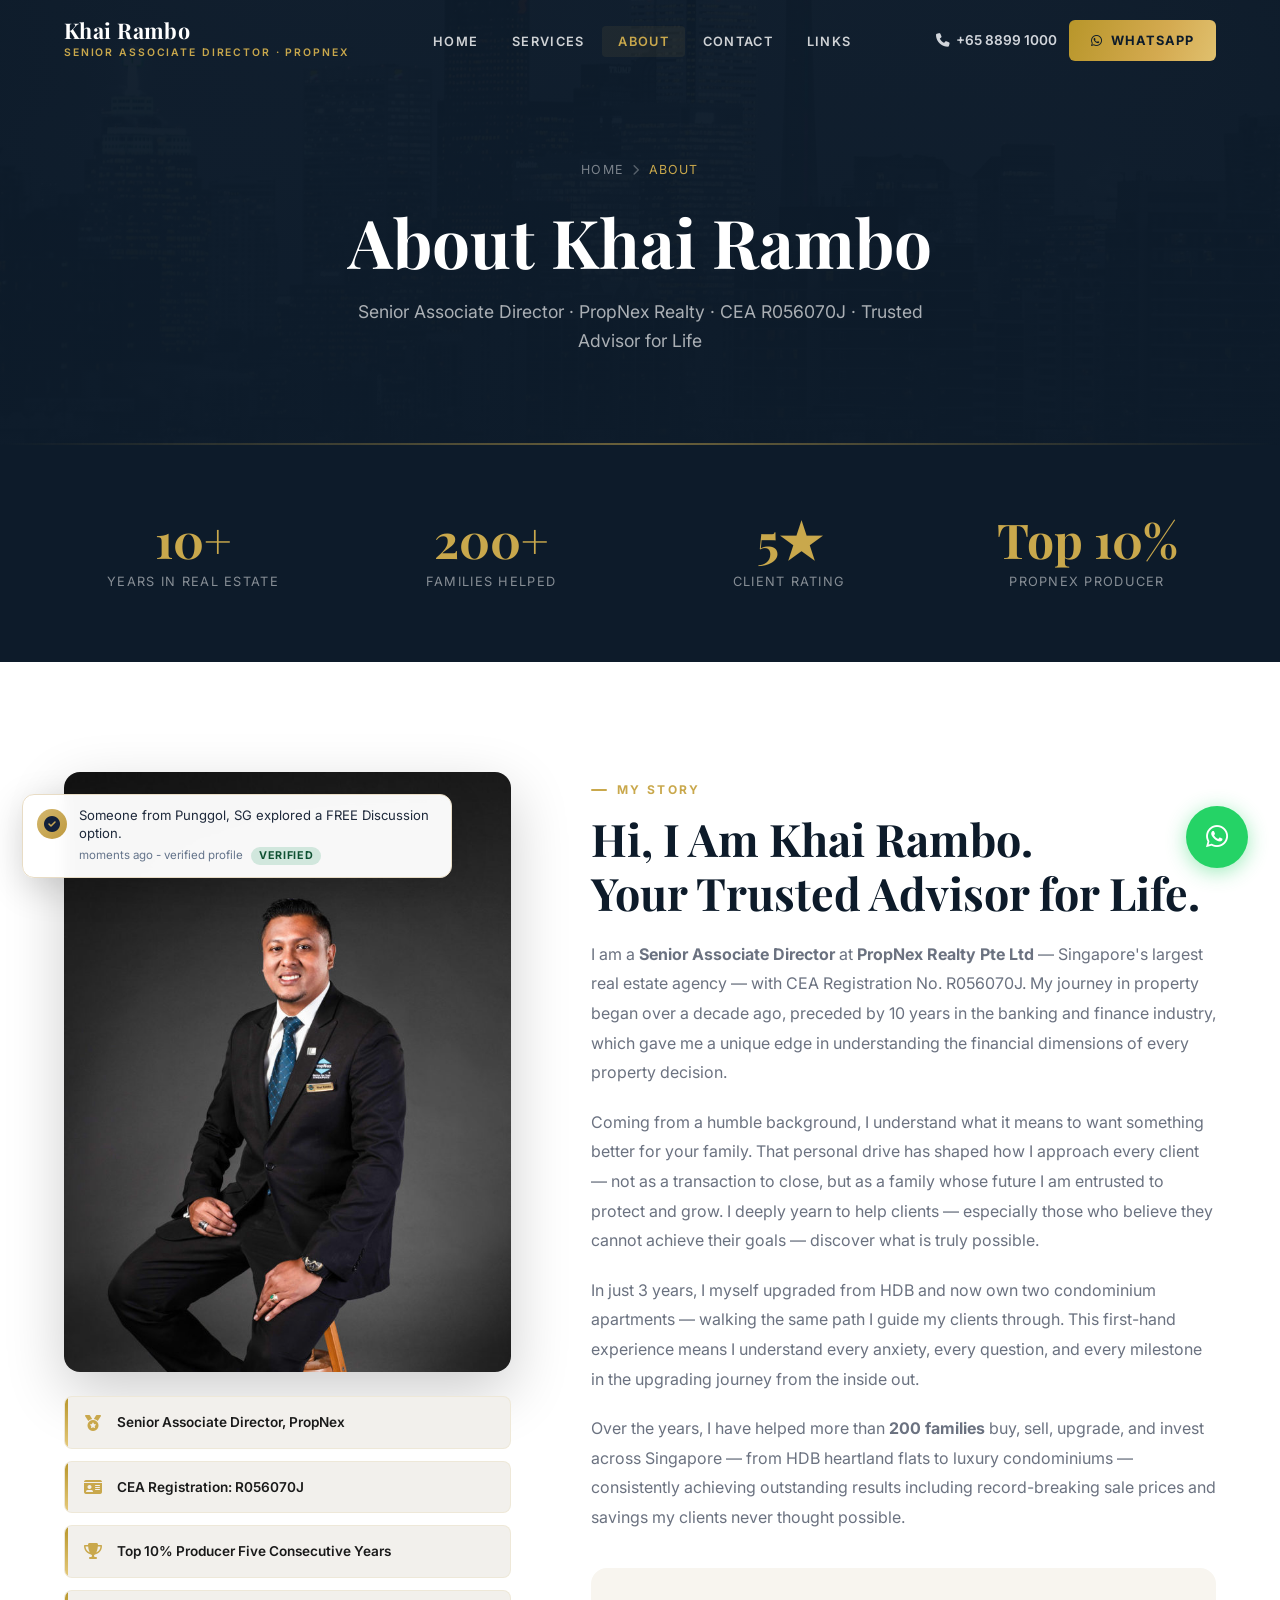
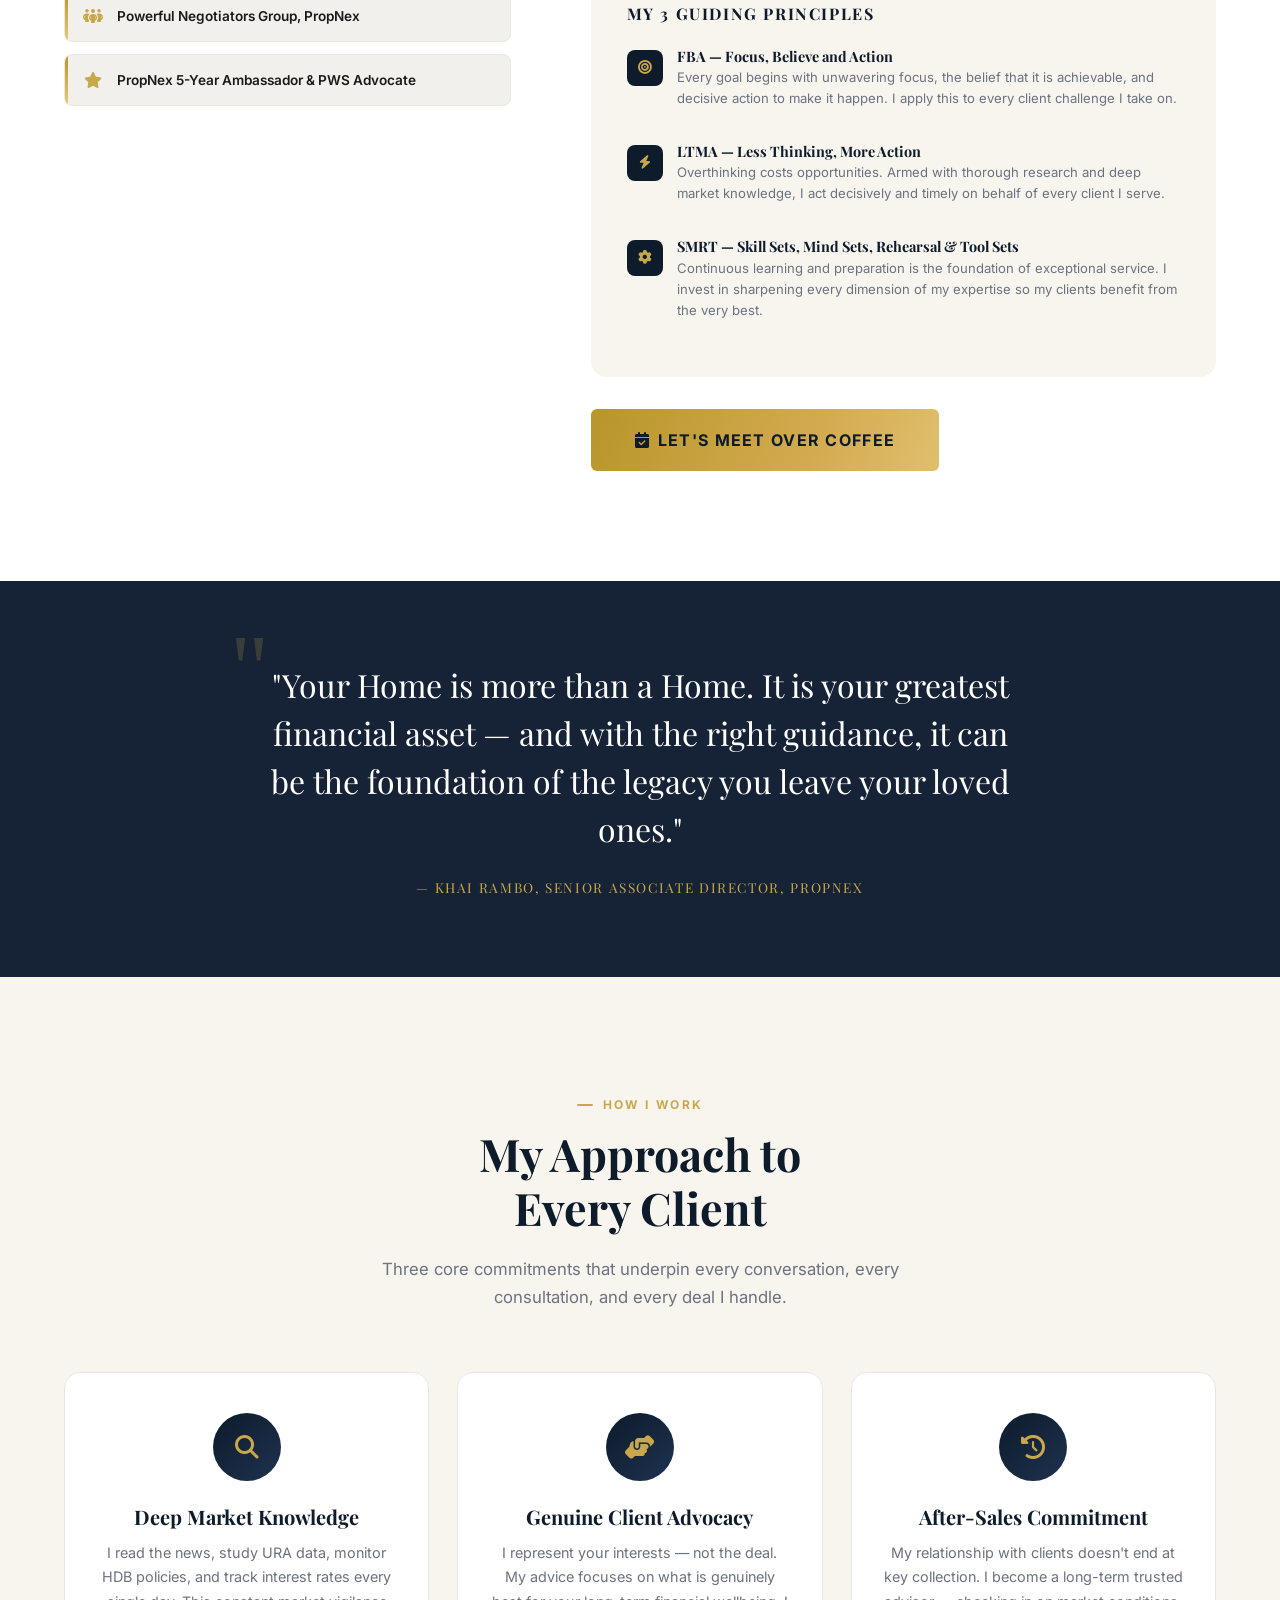
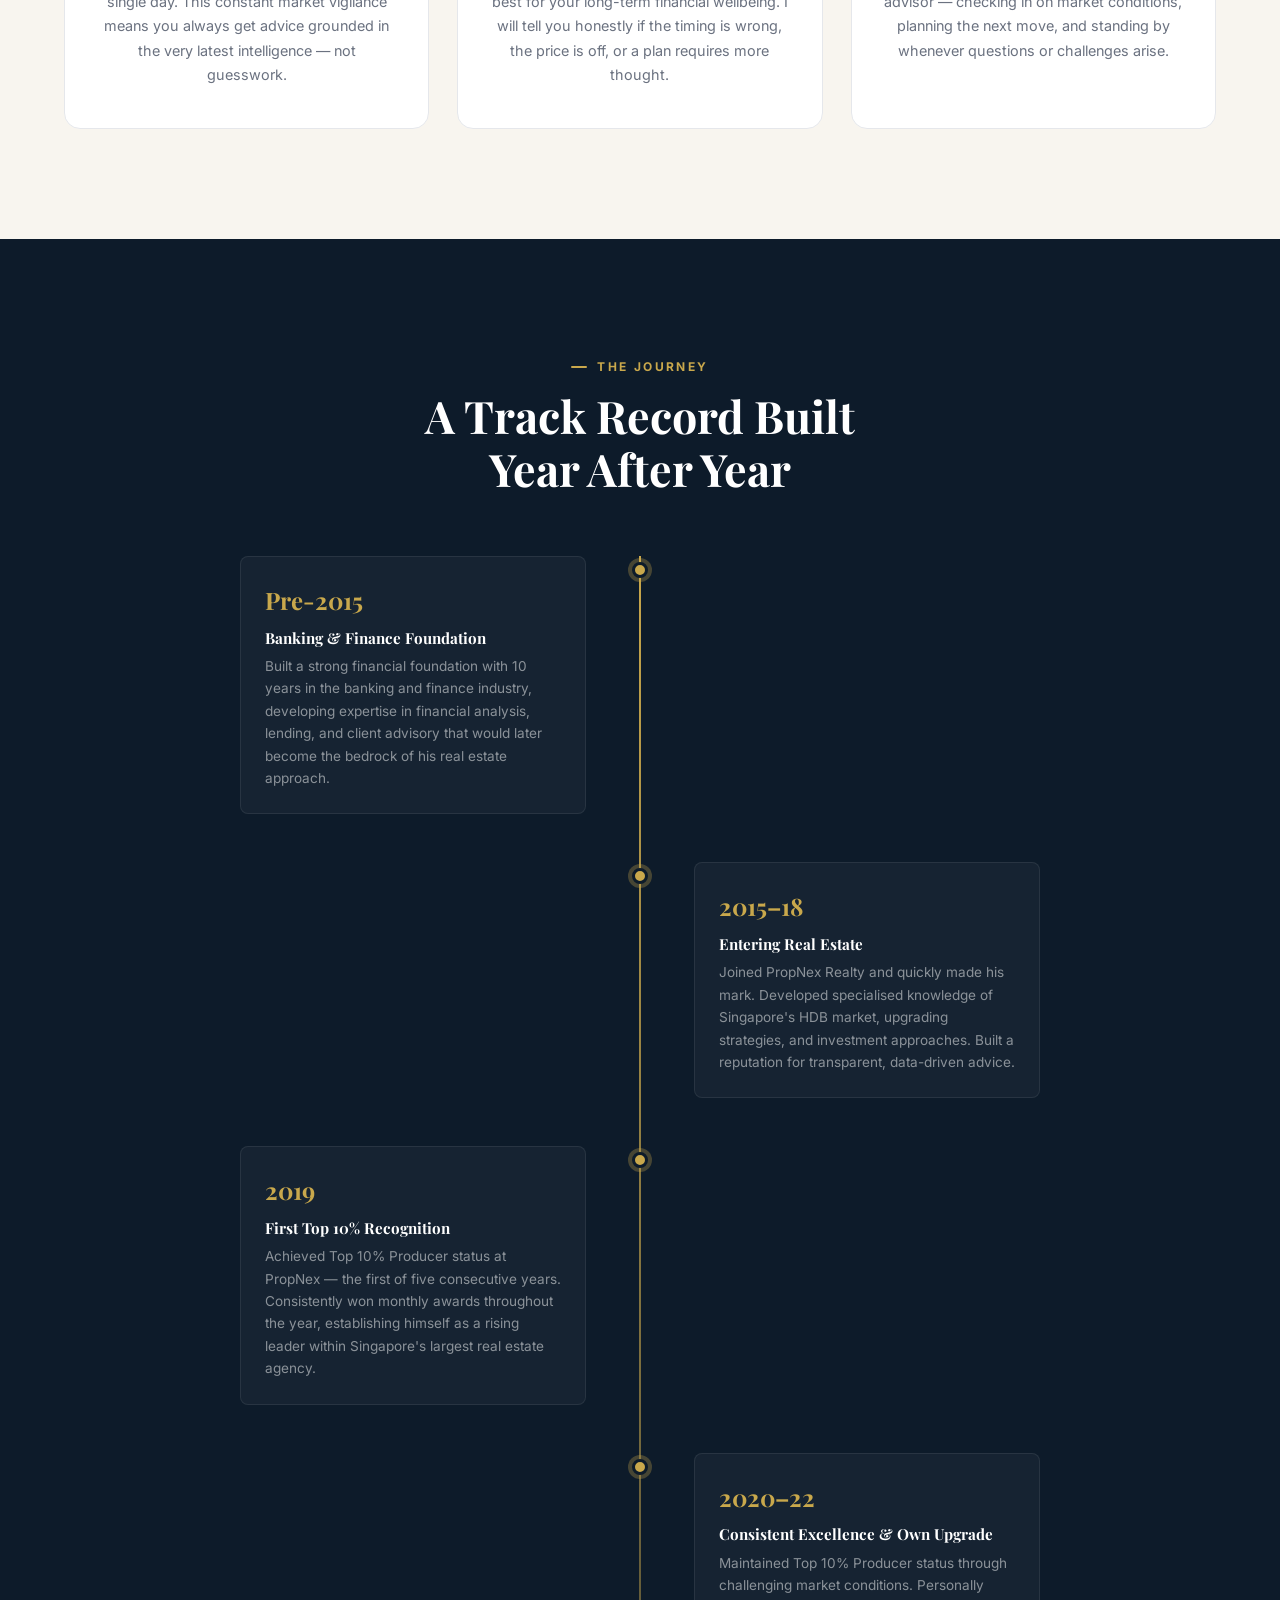
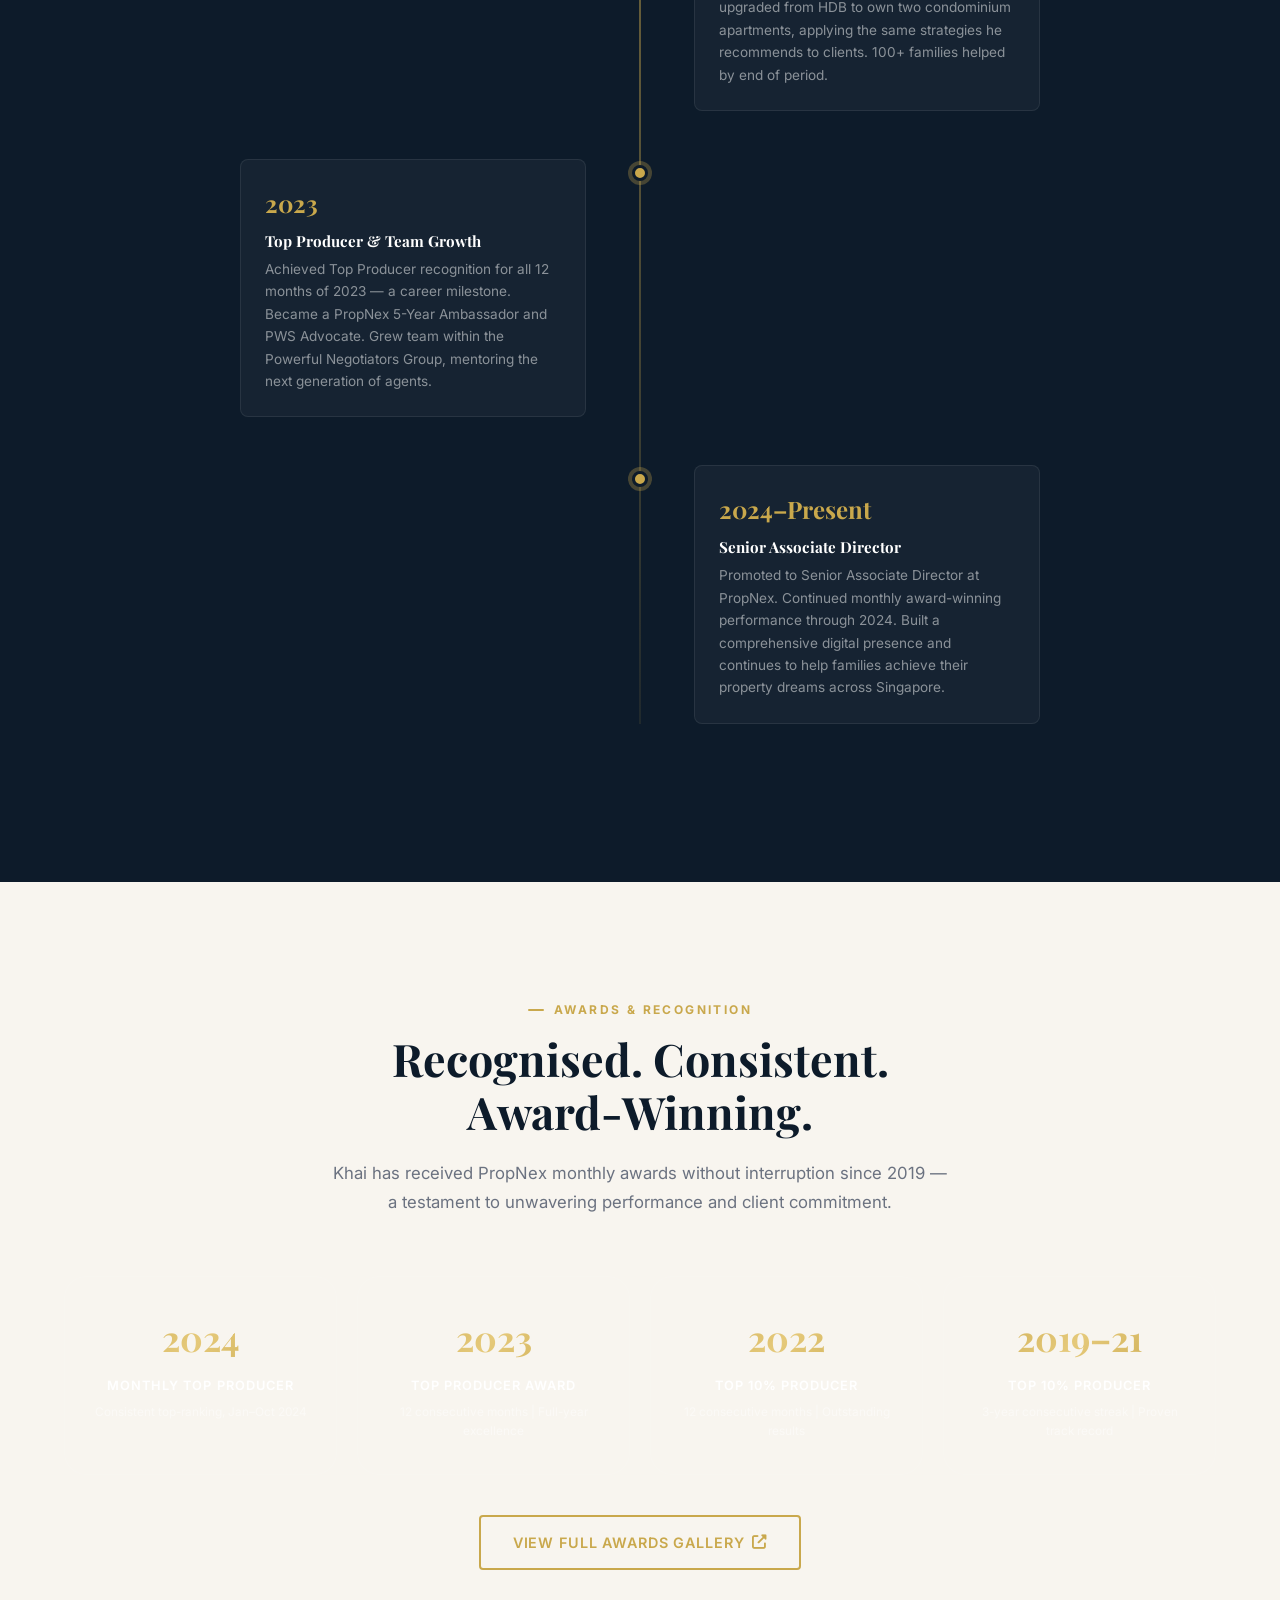
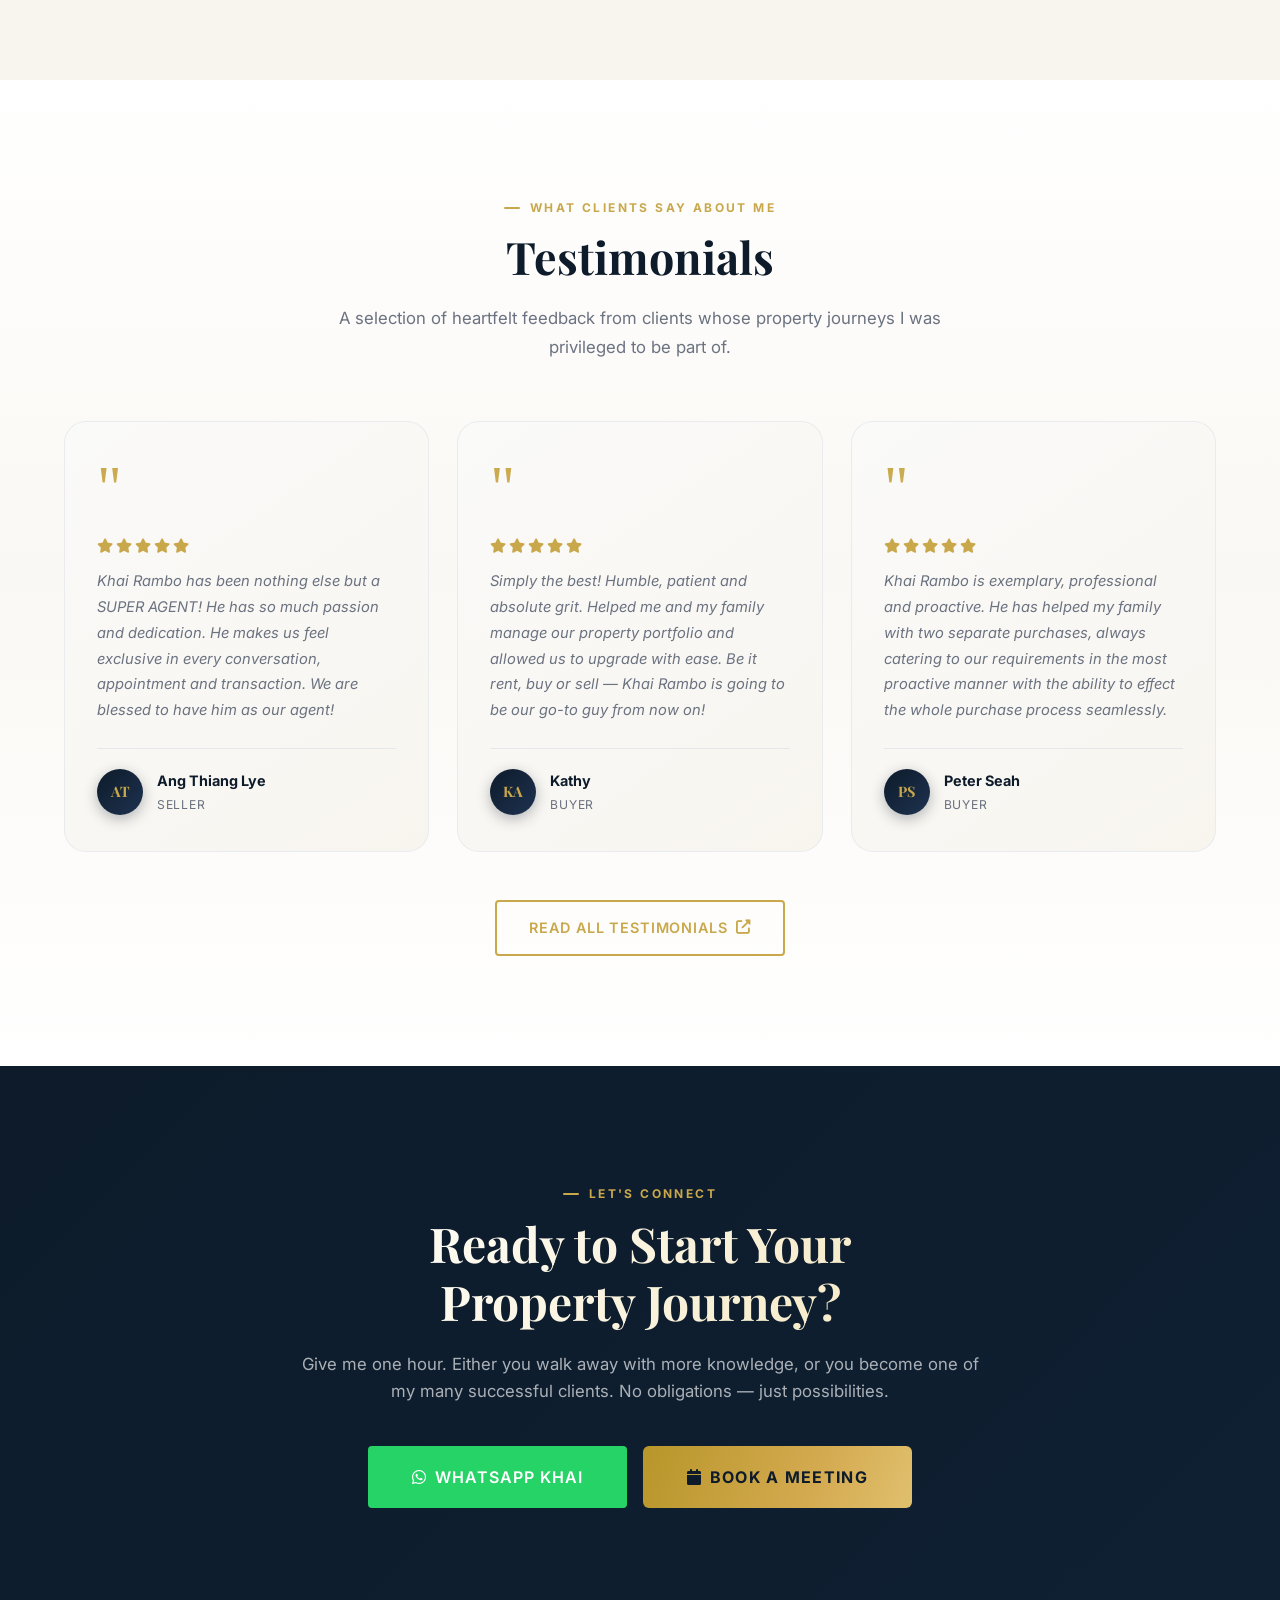
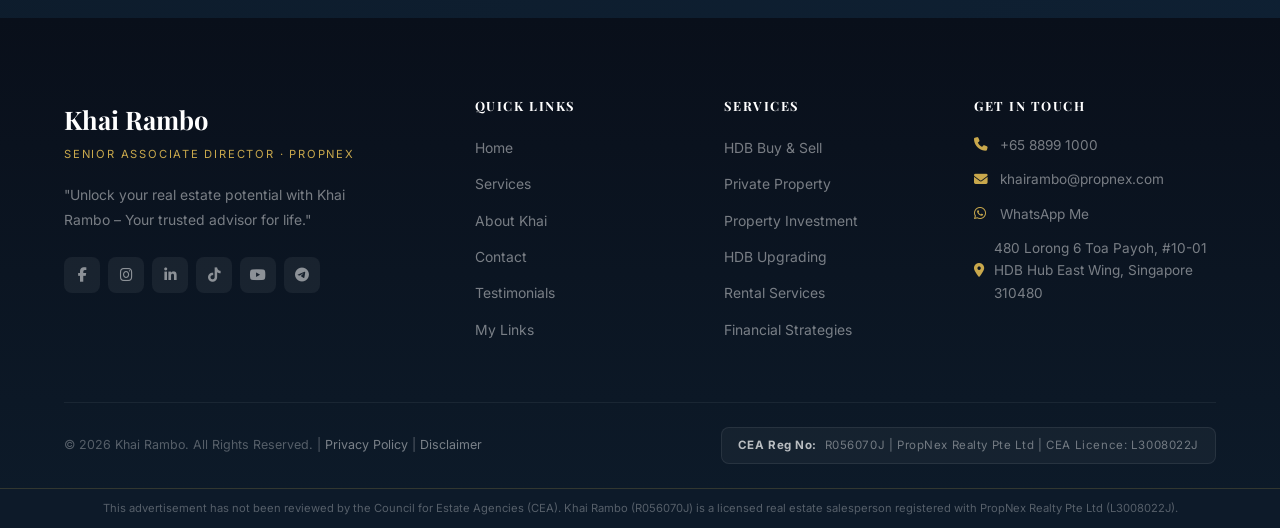
==== commit c7ec0af2: "Fix about page img tag, add bottom activity toast notification, remove empty CSS ruleset" ====
--- a/about.html
+++ b/about.html
@@ -66,6 +66,7 @@
       gap: 40px;
       text-align: center;
     }
+    .stats-band-item {}
     .stats-band-num {
       font-family: var(--font-serif);
       font-size: 3rem;
--- a/css/style.css
+++ b/css/style.css
@@ -1955,6 +1955,119 @@
 @media (max-width: 480px) {
   .wa-widget { bottom: 20px; right: 16px; }
   .wa-widget-panel { width: calc(100vw - 32px); right: -16px; }
+}
+
+/* ─────────────────────────────────────────
+   BOTTOM ACTIVITY NOTICE (SAMPLE)
+───────────────────────────────────────── */
+@keyframes activity-toast-in {
+  from {
+    opacity: 0;
+    transform: translateY(24px);
+  }
+  to {
+    opacity: 1;
+    transform: translateY(0);
+  }
+}
+@keyframes activity-toast-out {
+  from {
+    opacity: 1;
+    transform: translateY(0);
+  }
+  to {
+    opacity: 0;
+    transform: translateY(16px);
+  }
+}
+.activity-toast {
+  position: fixed;
+  left: 22px;
+  bottom: 22px;
+  max-width: min(430px, calc(100vw - 24px));
+  background: rgba(255,255,255,.97);
+  border: 1px solid #e8dcc5;
+  border-radius: 12px;
+  box-shadow: 0 10px 36px rgba(0,0,0,.16);
+  z-index: 8500;
+  display: flex;
+  align-items: flex-start;
+  gap: 12px;
+  padding: 12px 14px;
+  opacity: 0;
+  pointer-events: none;
+  backdrop-filter: blur(6px);
+}
+.activity-toast.show {
+  opacity: 1;
+  animation: activity-toast-in .32s ease forwards;
+}
+.activity-toast.hide {
+  animation: activity-toast-out .26s ease forwards;
+}
+.activity-toast-icon {
+  width: 30px;
+  height: 30px;
+  border-radius: 50%;
+  background: linear-gradient(135deg, #d4b86f, #be993e);
+  color: #13213a;
+  display: flex;
+  align-items: center;
+  justify-content: center;
+  flex-shrink: 0;
+  margin-top: 2px;
+}
+.activity-toast-body {
+  line-height: 1.35;
+}
+.activity-toast-text {
+  color: #1e293b;
+  font-size: .82rem;
+  margin: 0;
+}
+.activity-toast-meta {
+  margin-top: 4px;
+  display: flex;
+  align-items: center;
+  gap: 8px;
+  flex-wrap: wrap;
+}
+.activity-toast-time {
+  font-size: .72rem;
+  color: #64748b;
+}
+.activity-toast-badge {
+  font-size: .67rem;
+  text-transform: uppercase;
+  letter-spacing: .06em;
+  font-weight: 700;
+  color: #0f5132;
+  background: #d1e7dd;
+  border-radius: 999px;
+  padding: 2px 8px;
+}
+@media (max-width: 900px) {
+  .activity-toast {
+    left: 12px;
+    bottom: 94px;
+    max-width: calc(100vw - 24px);
+  }
+}
+@media (max-width: 480px) {
+  .activity-toast {
+    left: 10px;
+    bottom: 88px;
+    padding: 10px 12px;
+    gap: 10px;
+  }
+  .activity-toast-icon {
+    width: 26px;
+    height: 26px;
+    font-size: .78rem;
+  }
+  .activity-toast-text {
+    font-size: .78rem;
+  }
 }
 
 /* ─────────────────────────────────────────
@@ -2207,3 +2320,564 @@
   .contact-channels { grid-template-columns: 1fr; }
   .contact-channel-card { padding: 24px 20px; }
 }
+
+/* ============================================================
+   MODERN DESIGN REFRESH 2026 — KHAI RAMBO REAL ESTATE
+   Premium look: glassmorphism · gradient text · micro-motion
+   ============================================================ */
+
+/* ── Extended Design Tokens ── */
+:root {
+  --gold-gradient:  linear-gradient(135deg, #b8962a 0%, #c9a84c 35%, #e5c97a 65%, #c9a84c 100%);
+  --navy-gradient:  linear-gradient(135deg, #0d1b2a 0%, #1e3250 100%);
+  --glass-bg:       rgba(255,255,255,.07);
+  --glass-border:   rgba(255,255,255,.11);
+  --glow-gold:      0 0 48px rgba(201,168,76,.32);
+  --radius-xl:      22px;
+  --radius-2xl:     32px;
+}
+
+/* ── Gradient Text Utility ── */
+.gradient-text {
+  background: linear-gradient(135deg, #c9a84c 0%, #f0d882 50%, #b8962a 100%);
+  -webkit-background-clip: text;
+  -webkit-text-fill-color: transparent;
+  background-clip: text;
+}
+
+/* ── Frosted Glass Navigation ── */
+#navbar.scrolled {
+  background: rgba(10, 18, 30, 0.82);
+  backdrop-filter: blur(28px) saturate(1.6);
+  -webkit-backdrop-filter: blur(28px) saturate(1.6);
+  border-bottom: 1px solid rgba(201,168,76,.14);
+  box-shadow: 0 2px 40px rgba(0,0,0,.35);
+}
+
+/* ── Shimmer Primary Button ── */
+.btn-primary {
+  background: linear-gradient(110deg, #b8962a 0%, #d4aa50 30%, #e5c97a 55%, #c9a84c 80%, #b8962a 100%);
+  background-size: 220% 100%;
+  background-position: 0% 50%;
+  color: var(--navy);
+  position: relative;
+  overflow: hidden;
+  font-weight: 700;
+  letter-spacing: .08em;
+  border-radius: 6px;
+}
+.btn-primary::after {
+  content: '';
+  position: absolute;
+  top: 0; left: -100%; width: 55%; height: 100%;
+  background: linear-gradient(90deg, transparent, rgba(255,255,255,.38), transparent);
+  transition: left .55s ease;
+}
+.btn-primary:hover { background-position: 100% 50%; }
+.btn-primary:hover::after { left: 160%; }
+.btn-primary:hover {
+  transform: translateY(-3px);
+  box-shadow: 0 12px 32px rgba(201,168,76,.48);
+}
+
+/* ── Hero Title — Animated Gradient on "Real Estate" ── */
+.hero-title em {
+  background: linear-gradient(120deg, #e5c97a 0%, #c9a84c 35%, #f0d882 65%, #c9a84c 100%);
+  background-size: 200% 100%;
+  -webkit-background-clip: text;
+  -webkit-text-fill-color: transparent;
+  background-clip: text;
+  animation: gold-shift 5s ease infinite;
+  font-style: normal;
+}
+@keyframes gold-shift {
+  0%, 100% { background-position: 0% 50%; }
+  50%       { background-position: 100% 50%; }
+}
+
+/* ── Hero Badge — glow ring ── */
+.hero-badge {
+  background: rgba(201,168,76,.13);
+  border: 1px solid rgba(201,168,76,.42);
+  box-shadow: 0 0 24px rgba(201,168,76,.12), inset 0 0 12px rgba(201,168,76,.06);
+}
+
+/* ── Hero Image — deeper glow ── */
+.hero-image-card {
+  box-shadow:
+    0 32px 80px rgba(0,0,0,.55),
+    0 0 0 1px rgba(201,168,76,.25),
+    0 0 90px rgba(201,168,76,.20),
+    0 0 180px rgba(201,168,76,.08);
+}
+
+/* ── Trust Bar — infinite marquee ── */
+.trust-bar {
+  background: linear-gradient(135deg, #b8962a 0%, #c9a84c 30%, #e5c97a 60%, #c9a84c 100%);
+  padding: 0;
+  overflow: hidden;
+}
+.trust-bar-inner { display: none; } /* replaced by marquee */
+.trust-bar-marquee-wrapper {
+  display: flex;
+  overflow: hidden;
+  padding: 18px 0;
+  mask-image: linear-gradient(to right, transparent, black 8%, black 92%, transparent);
+  -webkit-mask-image: linear-gradient(to right, transparent, black 8%, black 92%, transparent);
+}
+.trust-bar-marquee {
+  display: flex;
+  align-items: center;
+  gap: 60px;
+  animation: marquee-scroll 24s linear infinite;
+  flex-shrink: 0;
+  white-space: nowrap;
+}
+.trust-bar-marquee-wrapper:hover .trust-bar-marquee { animation-play-state: paused; }
+@keyframes marquee-scroll {
+  0%   { transform: translateX(0); }
+  100% { transform: translateX(-50%); }
+}
+.trust-item {
+  display: flex;
+  align-items: center;
+  gap: 8px;
+  color: var(--navy);
+  font-size: .78rem;
+  font-weight: 800;
+  letter-spacing: .1em;
+  text-transform: uppercase;
+  flex-shrink: 0;
+}
+.trust-item i { opacity: .75; }
+.trust-divider {
+  width: 5px; height: 5px;
+  border-radius: 50%;
+  background: var(--navy);
+  opacity: .28;
+  flex-shrink: 0;
+}
+
+/* ── Eyebrow — accent dash ── */
+.eyebrow {
+  display: inline-flex;
+  align-items: center;
+  gap: 10px;
+  letter-spacing: .2em;
+}
+.eyebrow::before {
+  content: '';
+  display: inline-block;
+  width: 16px;
+  height: 2px;
+  background: var(--gold);
+  border-radius: 2px;
+  flex-shrink: 0;
+}
+
+/* ── Section header subtitle lines ── */
+.section-header {
+  position: relative;
+}
+
+/* ── About Preview — larger radius ── */
+.about-preview-img-main {
+  border-radius: var(--radius-xl);
+  box-shadow: var(--shadow-xl), 0 0 0 1px rgba(201,168,76,.1);
+}
+.about-preview-img-accent {
+  border-radius: var(--radius-lg);
+  border: 4px solid var(--white);
+  box-shadow: 0 8px 32px rgba(0,0,0,.22);
+}
+.about-preview-caption {
+  background: linear-gradient(135deg, #b8962a, #e5c97a);
+  color: var(--navy);
+  font-weight: 800;
+  border-radius: var(--radius);
+  box-shadow: 0 4px 18px rgba(201,168,76,.38);
+  left: -16px;
+}
+
+/* ── About Stat Cards — gold-top bar ── */
+.about-stat-card {
+  background: linear-gradient(145deg, var(--light), #fff);
+  border-left: none;
+  border-radius: var(--radius-lg);
+  border: 1px solid rgba(201,168,76,.14);
+  position: relative;
+  overflow: hidden;
+  transition: var(--transition);
+}
+.about-stat-card::before {
+  content: '';
+  position: absolute;
+  top: 0; left: 0; right: 0;
+  height: 3px;
+  background: linear-gradient(90deg, #b8962a, #e5c97a, #c9a84c);
+}
+.about-stat-card:hover {
+  transform: translateY(-4px);
+  box-shadow: var(--shadow-md);
+  border-color: rgba(201,168,76,.3);
+}
+
+/* ── Service Cards — modern top-accent & warm hover ── */
+.service-card {
+  border-radius: var(--radius-xl);
+  background: linear-gradient(145deg, #ffffff 0%, #fafafa 100%);
+  border: 1px solid rgba(229,231,235,.9);
+  overflow: hidden;
+  transition: all .42s cubic-bezier(.4,0,.2,1);
+}
+.service-card::before {
+  top: 0;
+  bottom: auto;
+  height: 3px;
+  background: linear-gradient(90deg, #b8962a, #e5c97a, #c9a84c);
+  border-radius: 0;
+  transform: scaleX(0);
+  transform-origin: left;
+  transition: transform .42s cubic-bezier(.4,0,.2,1);
+}
+.service-card:hover {
+  transform: translateY(-9px);
+  box-shadow: 0 24px 56px rgba(13,27,42,.12), 0 0 0 1px rgba(201,168,76,.22);
+  border-color: rgba(201,168,76,.2);
+  background: linear-gradient(145deg, #ffffff 0%, #fdf6e8 100%);
+}
+.service-card:hover::before { transform: scaleX(1); }
+.service-icon {
+  width: 64px;
+  height: 64px;
+  border-radius: 16px;
+  background: linear-gradient(135deg, #0d1b2a 0%, #1e3250 100%);
+  box-shadow: 0 4px 18px rgba(13,27,42,.22);
+  transition: all .42s cubic-bezier(.4,0,.2,1);
+}
+.service-card:hover .service-icon {
+  background: linear-gradient(135deg, #b8962a 0%, #e5c97a 100%);
+  box-shadow: 0 6px 24px rgba(201,168,76,.35);
+  transform: scale(1.1) rotate(-4deg);
+}
+
+/* ── Why Choose Grid — unified card border ── */
+.why-grid {
+  gap: 0;
+  border: 1px solid rgba(255,255,255,.05);
+  border-radius: var(--radius-xl);
+  overflow: hidden;
+}
+.why-card {
+  padding: 56px 36px;
+  border-right: 1px solid rgba(255,255,255,.05);
+  border-bottom: none;
+  border-radius: 0;
+  position: relative;
+  overflow: hidden;
+  transition: all .42s cubic-bezier(.4,0,.2,1);
+}
+.why-card:last-child { border-right: none; }
+.why-card::before {
+  content: '';
+  position: absolute;
+  inset: 0;
+  background: linear-gradient(135deg, rgba(201,168,76,.07) 0%, transparent 60%);
+  opacity: 0;
+  transition: opacity .4s;
+  pointer-events: none;
+}
+.why-card:hover { background: rgba(255,255,255,.04); }
+.why-card:hover::before { opacity: 1; }
+@media (min-width: 1025px) {
+  .why-card:first-child { border-radius: var(--radius-xl) 0 0 var(--radius-xl); }
+  .why-card:last-child  { border-radius: 0 var(--radius-xl) var(--radius-xl) 0; }
+}
+@media (max-width: 1024px) {
+  .why-card { border-right: none; border-bottom: 1px solid rgba(255,255,255,.05); }
+  .why-card:last-child { border-bottom: none; }
+}
+.why-num {
+  font-size: 5rem;
+  line-height: 1;
+  background: linear-gradient(135deg, rgba(201,168,76,.18) 0%, rgba(201,168,76,.05) 100%);
+  -webkit-background-clip: text;
+  -webkit-text-fill-color: transparent;
+  background-clip: text;
+  transition: all .4s;
+}
+.why-card:hover .why-num {
+  background: linear-gradient(135deg, rgba(201,168,76,.42) 0%, rgba(201,168,76,.18) 100%);
+  -webkit-background-clip: text;
+  -webkit-text-fill-color: transparent;
+  background-clip: text;
+}
+.why-icon {
+  background: rgba(201,168,76,.10);
+  border: 1px solid rgba(201,168,76,.22);
+  transition: all .35s cubic-bezier(.4,0,.2,1);
+}
+.why-card:hover .why-icon {
+  background: var(--gold);
+  color: var(--navy);
+  border-color: var(--gold);
+  transform: scale(1.12) rotate(6deg);
+  box-shadow: 0 6px 20px rgba(201,168,76,.35);
+}
+
+/* ── Testimonial Cards — premium ── */
+.testimonial-card {
+  background: linear-gradient(145deg, #fafaf9 0%, #f8f5ef 100%);
+  border-radius: var(--radius-xl);
+  border: 1px solid rgba(229,231,235,.75);
+  position: relative;
+  overflow: hidden;
+}
+.testimonial-card::before {
+  content: '';
+  position: absolute;
+  top: 0; left: 0; right: 0;
+  height: 2px;
+  background: linear-gradient(90deg, transparent, var(--gold), transparent);
+  opacity: 0;
+  transition: opacity .38s;
+}
+.testimonial-card:hover {
+  transform: translateY(-7px);
+  box-shadow: 0 24px 52px rgba(13,27,42,.11), 0 0 0 1px rgba(201,168,76,.22);
+  border-color: rgba(201,168,76,.22);
+}
+.testimonial-card:hover::before { opacity: 1; }
+.testimonial-quote {
+  font-size: 3.8rem;
+  background: linear-gradient(135deg, #c9a84c, #e5c97a);
+  -webkit-background-clip: text;
+  -webkit-text-fill-color: transparent;
+  background-clip: text;
+  line-height: 1;
+  opacity: 1;
+}
+.testimonial-avatar {
+  background: linear-gradient(135deg, var(--navy) 0%, var(--navy-light) 100%);
+  box-shadow: 0 4px 14px rgba(13,27,42,.3);
+}
+
+/* ── Awards section — year card glow ── */
+.award-year-card {
+  border-radius: var(--radius-xl);
+  position: relative;
+  overflow: hidden;
+  transition: all .38s cubic-bezier(.4,0,.2,1);
+}
+.award-year-card::after {
+  content: '';
+  position: absolute;
+  bottom: 0; left: 0; right: 0;
+  height: 2px;
+  background: linear-gradient(90deg, transparent, var(--gold), transparent);
+  opacity: 0;
+  transition: opacity .38s;
+}
+.award-year-card:hover {
+  transform: translateY(-7px);
+  border-color: rgba(201,168,76,.4);
+  background: rgba(201,168,76,.07);
+  box-shadow: 0 24px 44px rgba(0,0,0,.28), var(--glow-gold);
+}
+.award-year-card:hover::after { opacity: 1; }
+.award-year-card .year {
+  background: linear-gradient(135deg, #c9a84c 0%, #e5c97a 50%, #c9a84c 100%);
+  -webkit-background-clip: text;
+  -webkit-text-fill-color: transparent;
+  background-clip: text;
+  font-size: 2.2rem;
+}
+.award-pill {
+  border-radius: var(--radius-lg);
+  backdrop-filter: blur(8px);
+  -webkit-backdrop-filter: blur(8px);
+  transition: all .32s cubic-bezier(.4,0,.2,1);
+}
+.award-pill:hover {
+  background: rgba(201,168,76,.16);
+  border-color: rgba(201,168,76,.52);
+  transform: translateY(-4px);
+  box-shadow: 0 6px 22px rgba(201,168,76,.22);
+}
+
+/* ── CTA — animated gradient background ── */
+.cta-section {
+  background: linear-gradient(135deg, #0d1b2a 0%, #0f2236 35%, #162336 65%, #0d1b2a 100%);
+  background-size: 400% 400%;
+  animation: cta-bg 14s ease infinite;
+}
+@keyframes cta-bg {
+  0%, 100% { background-position: 0% 50%; }
+  50%       { background-position: 100% 50%; }
+}
+.cta-content h2 {
+  background: linear-gradient(120deg, #ffffff 0%, #f5e8c0 45%, #e5c97a 65%, #ffffff 100%);
+  background-size: 220% 100%;
+  -webkit-background-clip: text;
+  -webkit-text-fill-color: transparent;
+  background-clip: text;
+  animation: cta-h2-shimmer 6s ease infinite;
+}
+@keyframes cta-h2-shimmer {
+  0%, 100% { background-position: 0% 50%; }
+  50%       { background-position: 100% 50%; }
+}
+
+/* ── Footer — deeper navy gradient ── */
+footer {
+  background: linear-gradient(180deg, #090f1a 0%, #0d1b2a 100%);
+}
+.footer-social {
+  transition: all .32s cubic-bezier(.4,0,.2,1);
+}
+.footer-social:hover {
+  background: linear-gradient(135deg, #b8962a, #e5c97a);
+  color: var(--navy);
+  transform: translateY(-4px) scale(1.1);
+  box-shadow: 0 8px 18px rgba(201,168,76,.32);
+}
+
+/* ── Page hero — gold rule at bottom ── */
+.page-hero::before {
+  content: '';
+  position: absolute;
+  bottom: 0; left: 0; right: 0;
+  height: 2px;
+  background: linear-gradient(90deg, transparent, rgba(201,168,76,.5), transparent);
+  z-index: 2;
+}
+
+/* ── Contact channel cards ── */
+.contact-channel-card {
+  border-radius: var(--radius-xl);
+  transition: all .4s cubic-bezier(.4,0,.2,1);
+}
+.contact-channel-card:hover {
+  transform: translateY(-7px);
+  box-shadow: 0 24px 52px rgba(13,27,42,.12), 0 0 0 1px rgba(201,168,76,.22);
+  border-color: rgba(201,168,76,.22);
+}
+
+/* ── Scroll indicator refinement ── */
+.scroll-line {
+  background: linear-gradient(to bottom, rgba(201,168,76,.7), transparent);
+}
+
+/* ── Hero grid dot pattern ── */
+.hero-grid-pattern {
+  position: absolute;
+  inset: 0;
+  z-index: 1;
+  pointer-events: none;
+  background-image:
+    radial-gradient(circle, rgba(201,168,76,.18) 1px, transparent 1px);
+  background-size: 40px 40px;
+  mask-image: radial-gradient(ellipse 80% 80% at 70% 40%, black 0%, transparent 70%);
+  -webkit-mask-image: radial-gradient(ellipse 80% 80% at 70% 40%, black 0%, transparent 70%);
+  opacity: .35;
+}
+
+/* ── Hero glow ring behind image ── */
+.hero-glow-ring {
+  position: absolute;
+  inset: -30px;
+  border-radius: 50%;
+  background: conic-gradient(
+    from 0deg,
+    rgba(201,168,76,.55) 0%,
+    rgba(201,168,76,.08) 35%,
+    rgba(201,168,76,.55) 65%,
+    rgba(201,168,76,.08) 100%
+  );
+  filter: blur(36px);
+  animation: ring-spin 12s linear infinite;
+  z-index: 0;
+  pointer-events: none;
+}
+@keyframes ring-spin {
+  from { transform: rotate(0deg); }
+  to   { transform: rotate(360deg); }
+}
+
+/* ── Services Section — soft gradient background ── */
+.services-home {
+  background: linear-gradient(180deg, #f2f0ec 0%, #f8f5ef 50%, #f2f0ec 100%);
+}
+
+/* ── Services home grid — add gap ── */
+.services-grid {
+  gap: 28px;
+}
+
+/* ── Testimonials section — warm gradient ── */
+.testimonials {
+  background: linear-gradient(180deg, #ffffff 0%, #faf8f4 50%, #ffffff 100%);
+}
+
+/* ── About Preview section — white with gold top accent ── */
+.about-preview.bg-white {
+  position: relative;
+  overflow: hidden;
+}
+.about-preview.bg-white::before {
+  content: '';
+  position: absolute;
+  top: 0; left: 0; right: 0;
+  height: 1px;
+  background: linear-gradient(90deg, transparent, rgba(201,168,76,.35), transparent);
+}
+
+/* ── Process Section line — gold gradient ── */
+.process-steps::before {
+  background: linear-gradient(to right, transparent, rgba(201,168,76,.6), transparent);
+}
+.process-num {
+  background: linear-gradient(135deg, #b8962a 0%, #e5c97a 100%);
+  box-shadow: 0 0 0 8px rgba(201,168,76,.12), 0 6px 20px rgba(201,168,76,.3);
+}
+
+/* ── About badge items — hover lift ── */
+.about-badge-item {
+  border-left: none;
+  border-radius: var(--radius);
+  border: 1px solid rgba(201,168,76,.12);
+  position: relative;
+  overflow: hidden;
+  transition: var(--transition);
+}
+.about-badge-item::before {
+  content: '';
+  position: absolute;
+  left: 0; top: 0; bottom: 0;
+  width: 3px;
+  background: linear-gradient(to bottom, #b8962a, #e5c97a);
+  border-radius: 3px 0 0 3px;
+}
+.about-badge-item:hover {
+  transform: translateX(4px);
+  border-color: rgba(201,168,76,.28);
+  box-shadow: var(--shadow-sm);
+}
+
+/* ── Refined nav hover state ── */
+.nav-links a:hover,
+.nav-links a.active {
+  color: var(--gold);
+  background: rgba(201,168,76,.08);
+  border-radius: 4px;
+}
+
+/* ── Mobile menu — modern transition ── */
+.mobile-menu {
+  background: linear-gradient(160deg, #0d1b2a 0%, #162336 100%);
+}
+
+/* ── Section pad spacing tweak — breathing room ── */
+@media (min-width: 1025px) {
+  .section-pad { padding: 110px 0; }
+}
